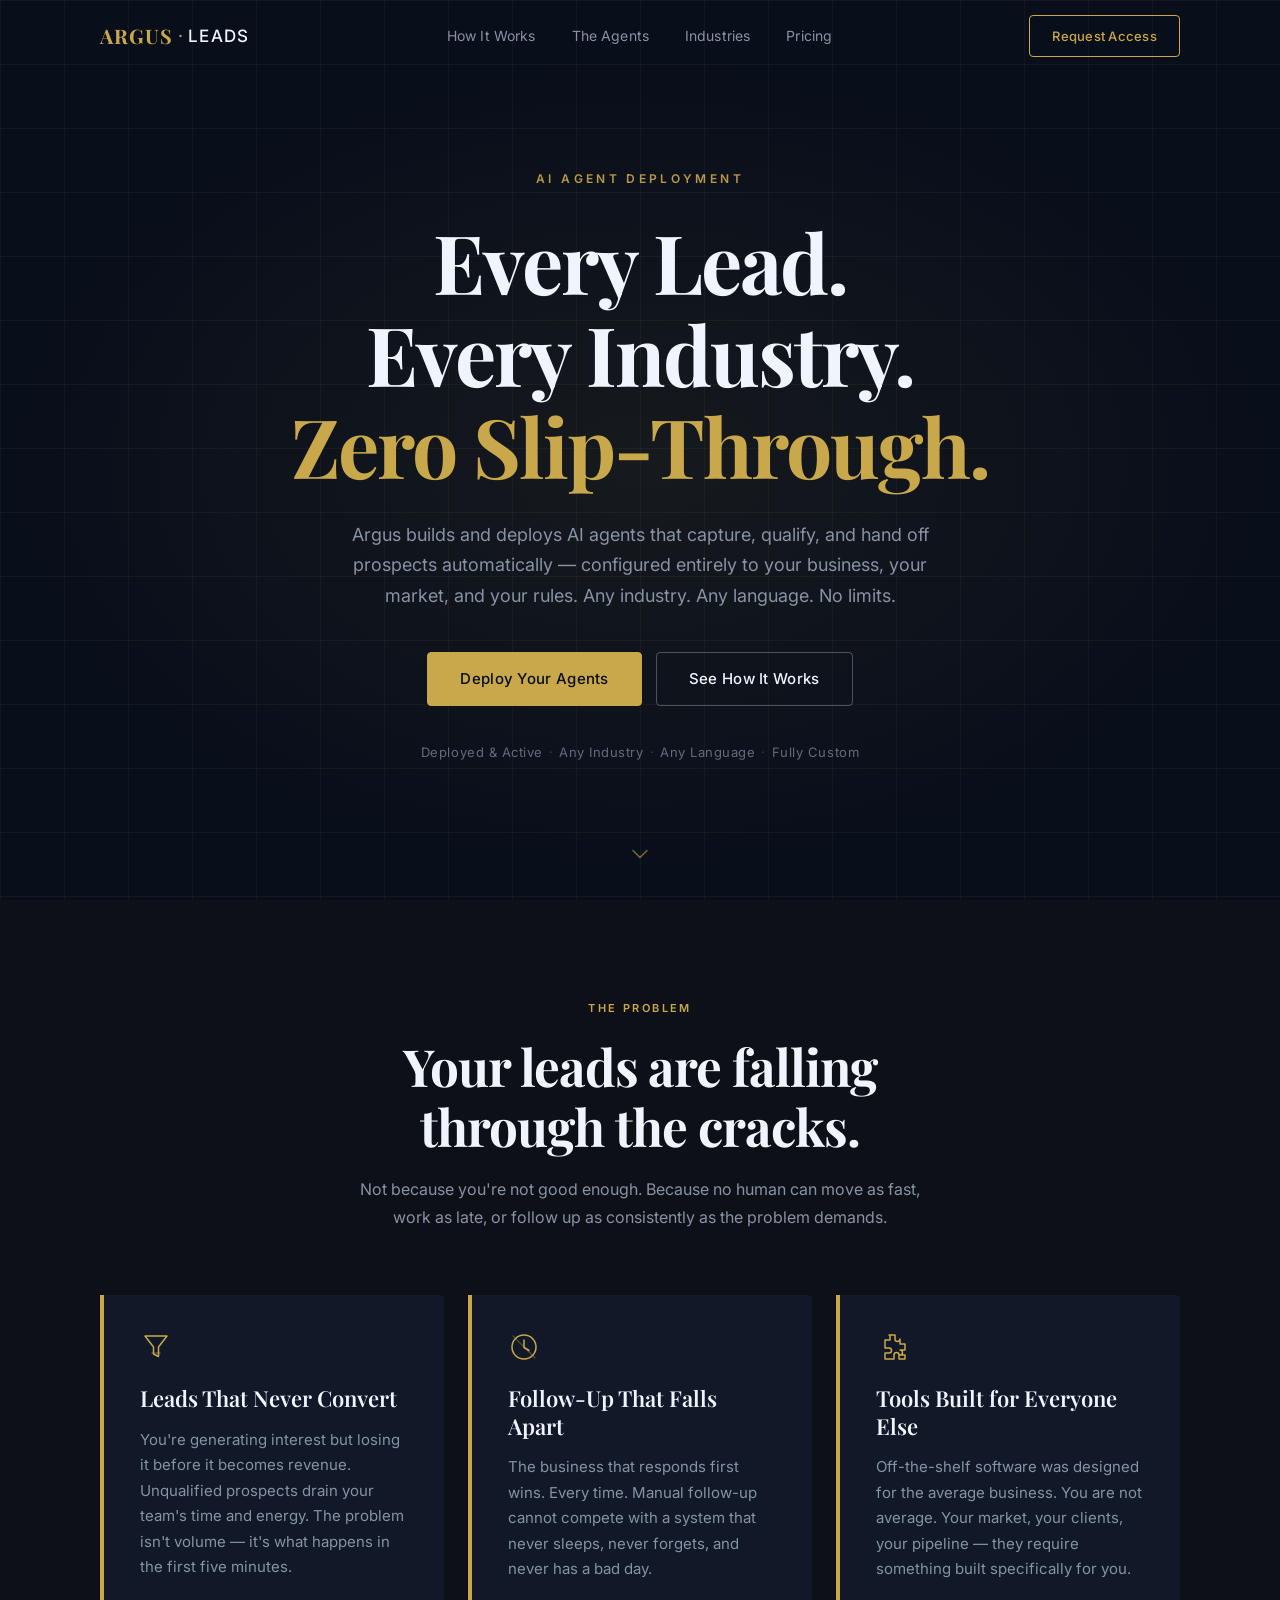
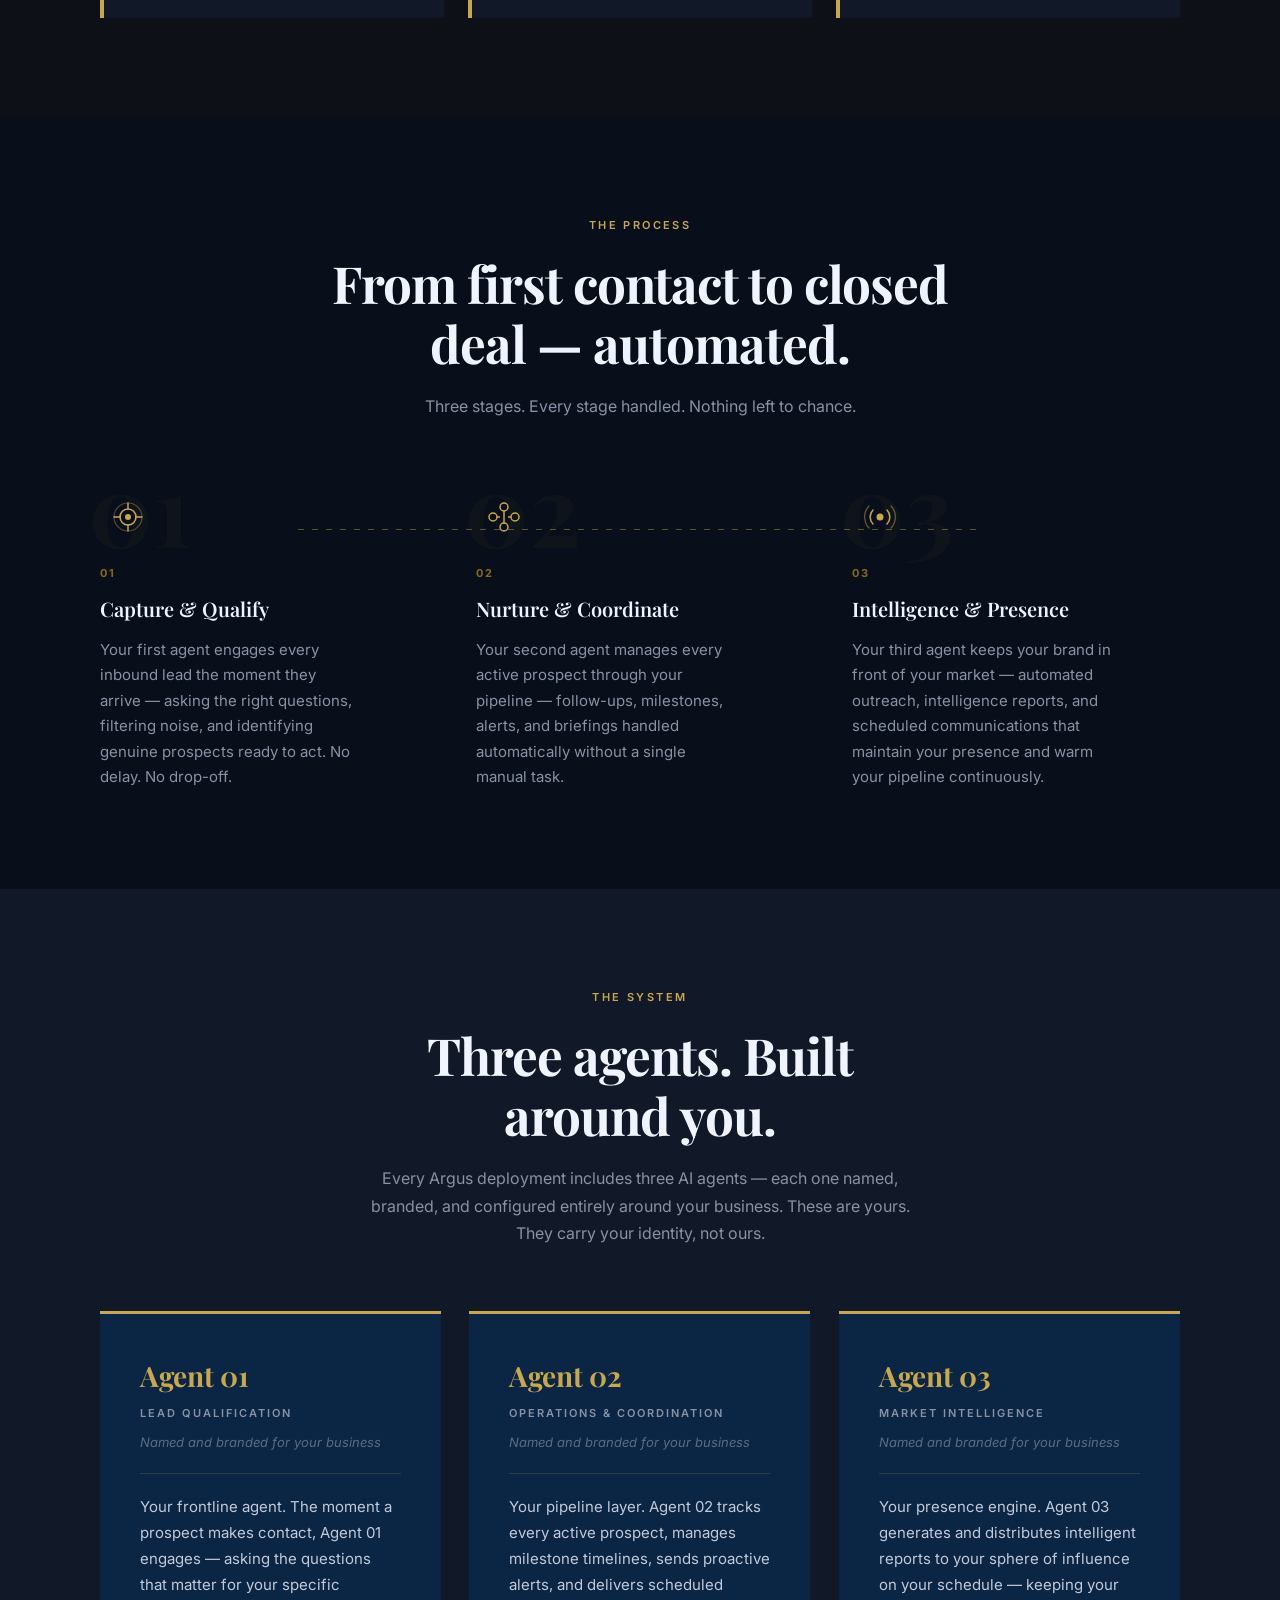
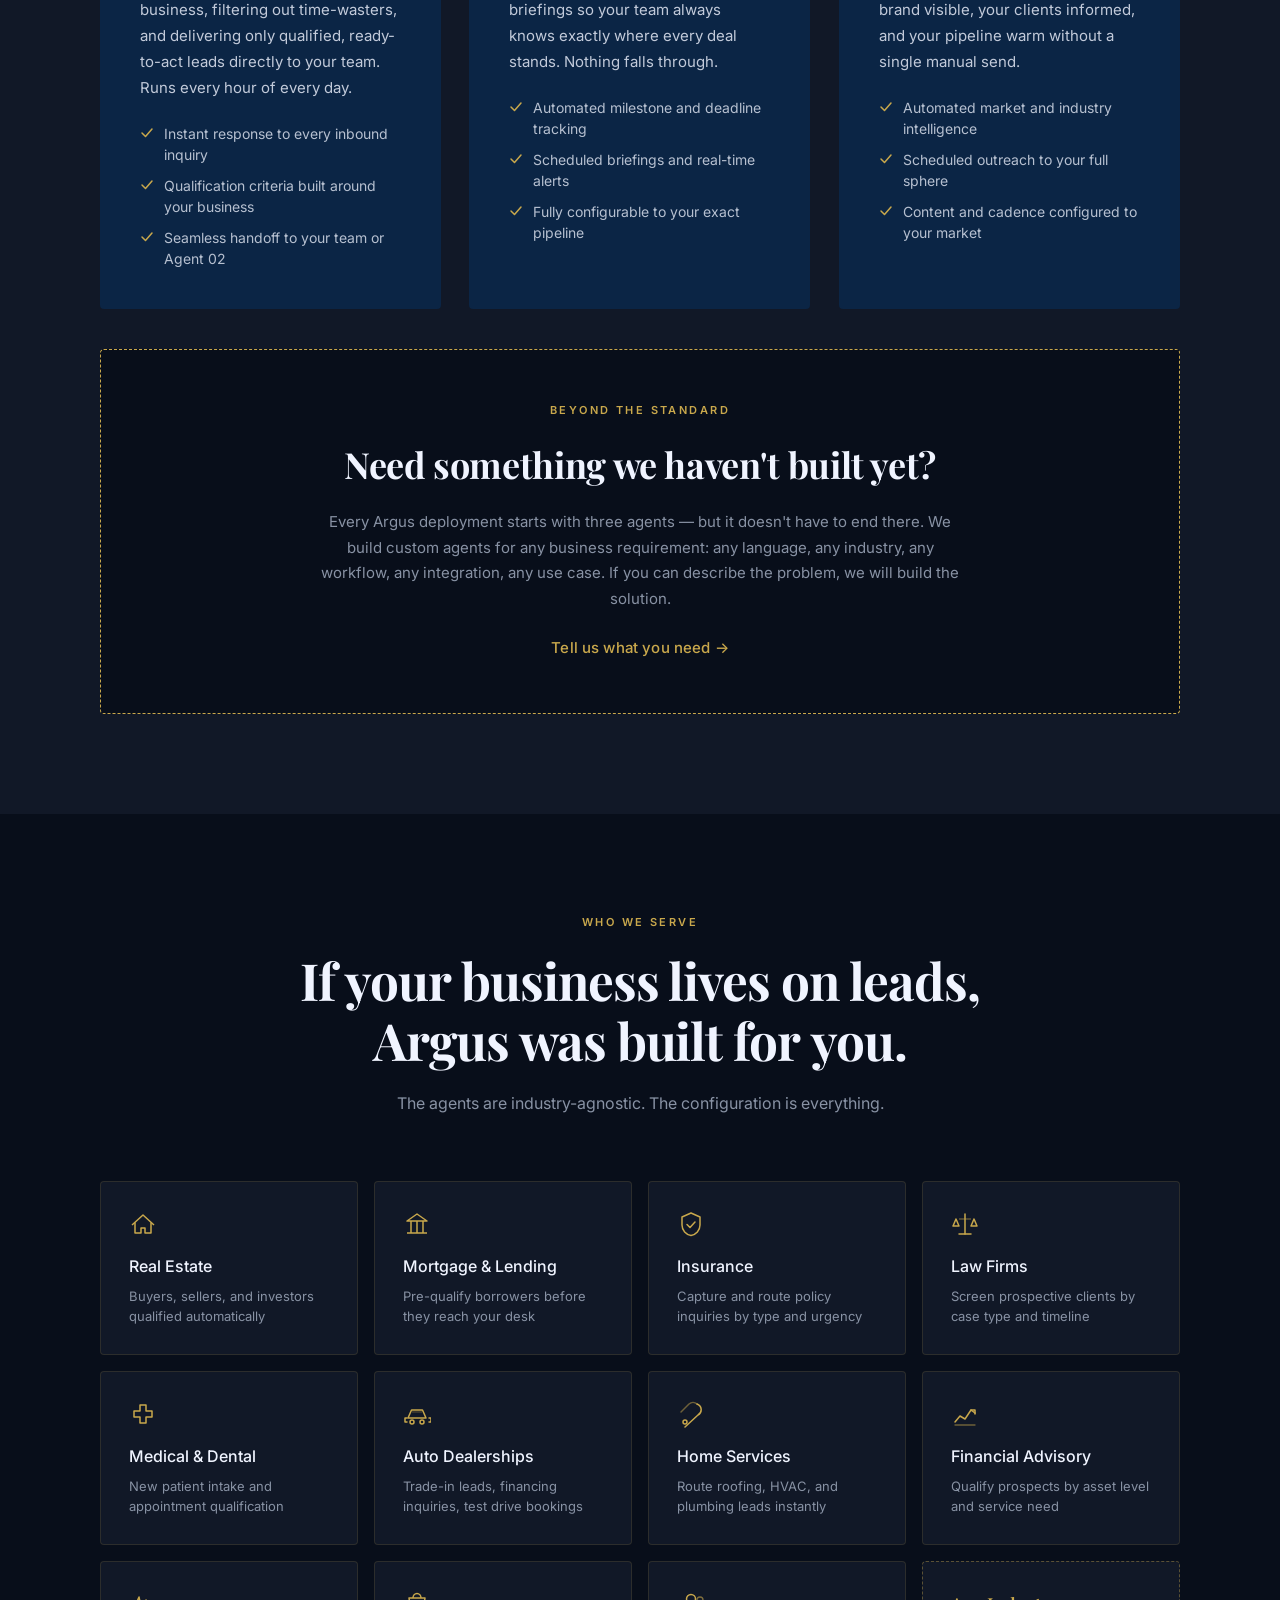
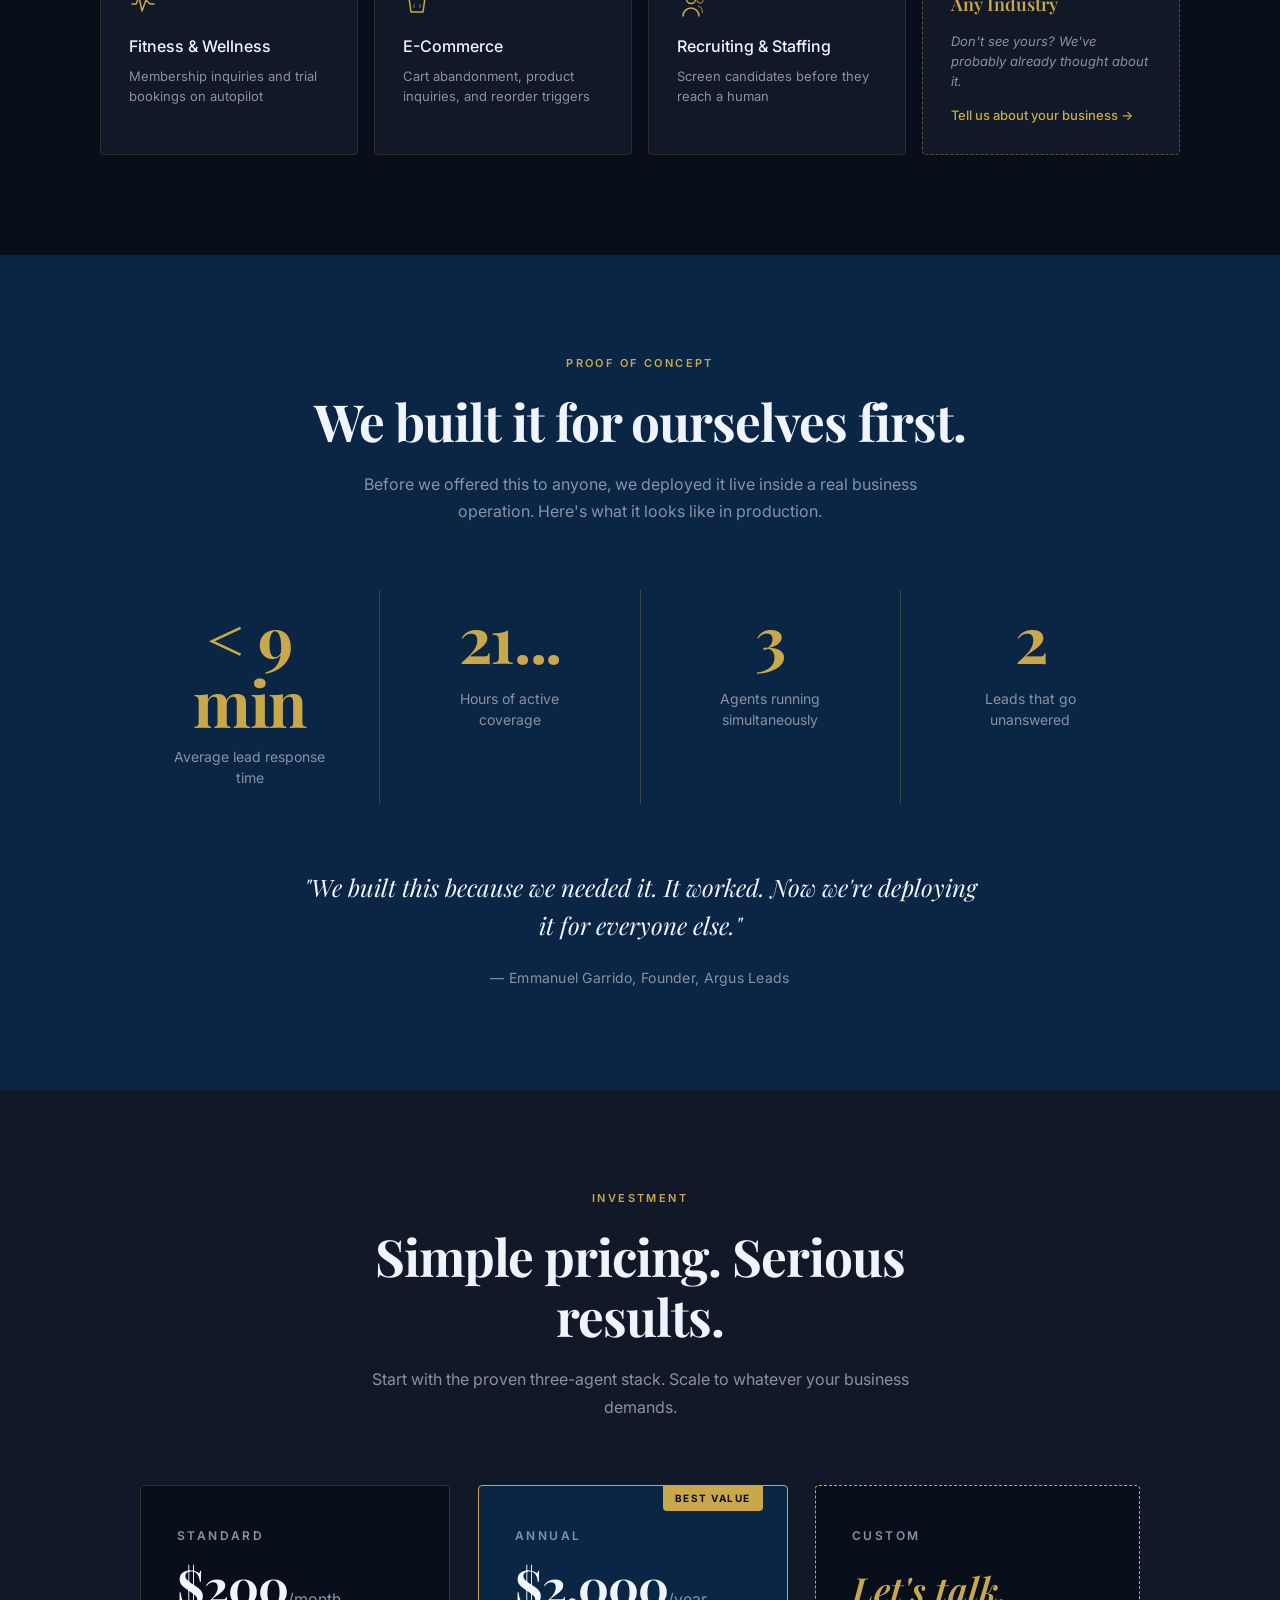
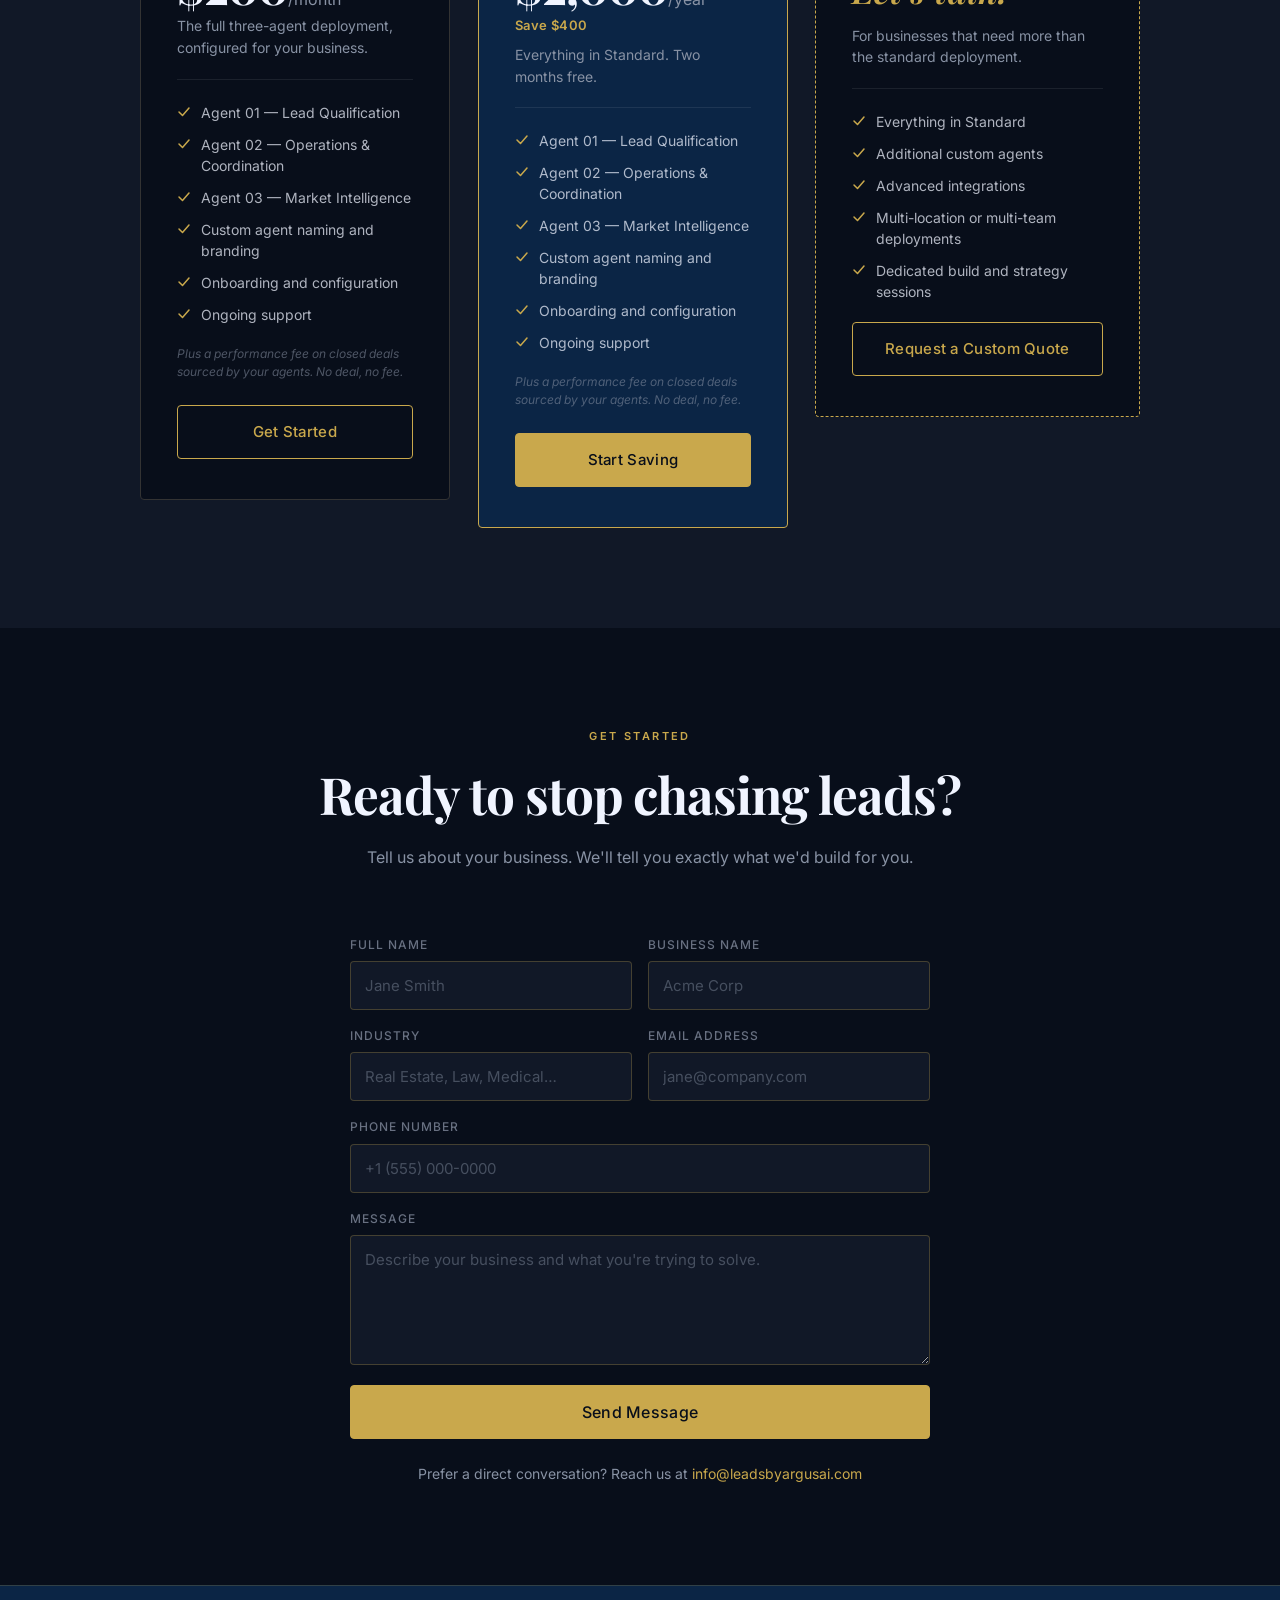
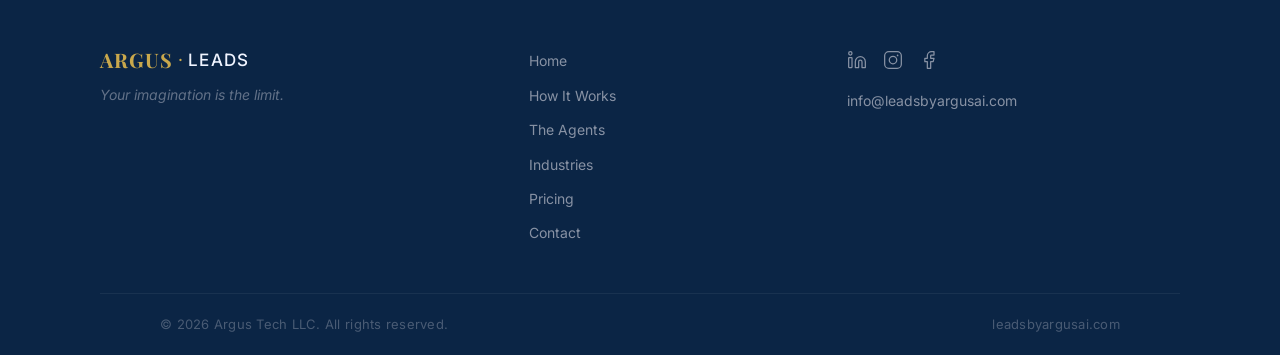
==== index.html @ 7fa912bb "initial build" ====
<!DOCTYPE html>
<html lang="en">
<head>
  <meta charset="UTF-8">
  <meta name="viewport" content="width=device-width, initial-scale=1.0">
  <title>Argus Leads — AI Agent Deployment for Lead Generation</title>
  <meta name="description" content="Argus Leads deploys custom AI agents that capture, qualify, and hand off leads for any business in any industry. Your name. Your rules. Deployed fast. Running forever.">
  <link rel="canonical" href="https://leadsbyargusai.com">
  <meta property="og:title" content="Argus Leads — AI Agent Deployment">
  <meta property="og:description" content="Custom AI agents for lead generation. Any industry. Any language. No limits.">
  <meta property="og:url" content="https://leadsbyargusai.com">
  <meta name="twitter:card" content="summary_large_image">
  <link rel="preconnect" href="https://fonts.googleapis.com">
  <link rel="preconnect" href="https://fonts.gstatic.com" crossorigin>
  <link href="https://fonts.googleapis.com/css2?family=Playfair+Display:ital,wght@0,400;0,600;0,700;1,400;1,700&family=Inter:wght@300;400;500;600;700&display=swap" rel="stylesheet">
  <link rel="stylesheet" href="styles.css">
</head>
<body>

<!-- ── NAVIGATION ─────────────────────────────────────────────────────────── -->
<nav id="nav">
  <div class="nav-inner">
    <a href="#" class="nav-logo" aria-label="Argus Leads Home">
      <span class="logo-argus">ARGUS</span><span class="logo-dot">·</span><span class="logo-leads">LEADS</span>
    </a>
    <div class="nav-center">
      <a href="#how-it-works" class="nav-link">How It Works</a>
      <a href="#agents" class="nav-link">The Agents</a>
      <a href="#industries" class="nav-link">Industries</a>
      <a href="#pricing" class="nav-link">Pricing</a>
    </div>
    <div class="nav-right">
      <a href="#contact" class="btn btn-gold-outline btn-sm">Request Access</a>
    </div>
    <button class="nav-hamburger" id="hamburger" aria-label="Open menu" aria-expanded="false">
      <svg width="22" height="22" viewBox="0 0 22 22" fill="none">
        <line x1="2" y1="5" x2="20" y2="5" stroke="currentColor" stroke-width="1.5" stroke-linecap="round"/>
        <line x1="2" y1="11" x2="20" y2="11" stroke="currentColor" stroke-width="1.5" stroke-linecap="round"/>
        <line x1="2" y1="17" x2="20" y2="17" stroke="currentColor" stroke-width="1.5" stroke-linecap="round"/>
      </svg>
    </button>
  </div>
  <div class="nav-drawer" id="navDrawer" aria-hidden="true">
    <div class="drawer-links">
      <a href="#how-it-works" class="drawer-link">How It Works</a>
      <a href="#agents" class="drawer-link">The Agents</a>
      <a href="#industries" class="drawer-link">Industries</a>
      <a href="#pricing" class="drawer-link">Pricing</a>
      <a href="#contact" class="drawer-link">Contact</a>
    </div>
    <a href="#contact" class="btn btn-gold drawer-cta">Request Access</a>
  </div>
</nav>

<!-- ── HERO ───────────────────────────────────────────────────────────────── -->
<section id="hero" class="hero">
  <div class="hero-glow"></div>
  <div class="hero-content">
    <p class="hero-eyebrow">AI Agent Deployment</p>
    <h1 class="hero-headline">
      <span class="hero-line">Every Lead.</span>
      <span class="hero-line">Every Industry.</span>
      <span class="hero-line hero-line-gold">Zero Slip-Through.</span>
    </h1>
    <p class="hero-sub">
      Argus builds and deploys AI agents that capture, qualify, and hand off prospects automatically — configured entirely to your business, your market, and your rules. Any industry. Any language. No limits.
    </p>
    <div class="hero-ctas">
      <a href="#contact" class="btn btn-gold">Deploy Your Agents</a>
      <a href="#how-it-works" class="btn btn-outline">See How It Works</a>
    </div>
    <div class="hero-trust">
      <span>Deployed &amp; Active</span>
      <span class="trust-sep" aria-hidden="true">·</span>
      <span>Any Industry</span>
      <span class="trust-sep" aria-hidden="true">·</span>
      <span>Any Language</span>
      <span class="trust-sep" aria-hidden="true">·</span>
      <span>Fully Custom</span>
    </div>
  </div>
  <a href="#problem" class="hero-scroll" aria-label="Scroll down">
    <svg class="scroll-chevron" width="28" height="28" viewBox="0 0 28 28" fill="none">
      <path d="M7 10.5l7 7 7-7" stroke="#C9A84C" stroke-width="1.5" stroke-linecap="round" stroke-linejoin="round"/>
    </svg>
  </a>
</section>

<!-- ── THE PROBLEM ────────────────────────────────────────────────────────── -->
<section id="problem" class="section section-problem">
  <div class="container">
    <div class="section-header fade-up">
      <p class="eyebrow">The Problem</p>
      <h2 class="section-title">Your leads are falling through&nbsp;the&nbsp;cracks.</h2>
      <p class="section-sub">Not because you're not good enough. Because no human can move as fast, work as late, or follow up as consistently as the problem demands.</p>
    </div>
    <div class="problems-grid">
      <div class="problem-card fade-up">
        <div class="card-icon">
          <svg width="32" height="32" viewBox="0 0 32 32" fill="none">
            <path d="M5 5h22l-8.5 11v9.5l-5-2.5V16L5 5z" stroke="#C9A84C" stroke-width="1.5" stroke-linejoin="round"/>
            <line x1="12" y1="22" x2="20" y2="22" stroke="#C9A84C" stroke-width="1.5" stroke-linecap="round" opacity="0.4"/>
          </svg>
        </div>
        <h3 class="card-title">Leads That Never Convert</h3>
        <p class="card-body">You're generating interest but losing it before it becomes revenue. Unqualified prospects drain your team's time and energy. The problem isn't volume — it's what happens in the first five minutes.</p>
      </div>
      <div class="problem-card fade-up">
        <div class="card-icon">
          <svg width="32" height="32" viewBox="0 0 32 32" fill="none">
            <circle cx="16" cy="16" r="12" stroke="#C9A84C" stroke-width="1.5"/>
            <path d="M16 9v7.5l5 3" stroke="#C9A84C" stroke-width="1.5" stroke-linecap="round" stroke-linejoin="round"/>
            <path d="M5 5l22 22" stroke="#C9A84C" stroke-width="1.2" stroke-linecap="round" opacity="0.35"/>
          </svg>
        </div>
        <h3 class="card-title">Follow-Up That Falls Apart</h3>
        <p class="card-body">The business that responds first wins. Every time. Manual follow-up cannot compete with a system that never sleeps, never forgets, and never has a bad day.</p>
      </div>
      <div class="problem-card fade-up">
        <div class="card-icon">
          <svg width="32" height="32" viewBox="0 0 32 32" fill="none">
            <path d="M13 4h6v4a2.5 2.5 0 0 0 5 0v5h5v6h-5a2.5 2.5 0 0 1 0 5h5v4h-6v-4a2.5 2.5 0 0 0-5 0v4H9v-6h4a2.5 2.5 0 0 0 0-5H9V9h5V4z" stroke="#C9A84C" stroke-width="1.5" stroke-linejoin="round"/>
          </svg>
        </div>
        <h3 class="card-title">Tools Built for Everyone Else</h3>
        <p class="card-body">Off-the-shelf software was designed for the average business. You are not average. Your market, your clients, your pipeline — they require something built specifically for you.</p>
      </div>
    </div>
  </div>
</section>

<!-- ── HOW IT WORKS ───────────────────────────────────────────────────────── -->
<section id="how-it-works" class="section section-how">
  <div class="container">
    <div class="section-header fade-up">
      <p class="eyebrow">The Process</p>
      <h2 class="section-title">From first contact to closed deal — automated.</h2>
      <p class="section-sub">Three stages. Every stage handled. Nothing left to chance.</p>
    </div>
    <div class="steps-grid">
      <div class="step fade-up">
        <div class="step-bg-num" aria-hidden="true">01</div>
        <div class="step-icon">
          <svg width="36" height="36" viewBox="0 0 36 36" fill="none">
            <circle cx="18" cy="18" r="14" stroke="#C9A84C" stroke-width="1.2" opacity="0.4"/>
            <circle cx="18" cy="18" r="8" stroke="#C9A84C" stroke-width="1.5"/>
            <circle cx="18" cy="18" r="3" fill="#C9A84C"/>
            <line x1="18" y1="4" x2="18" y2="10" stroke="#C9A84C" stroke-width="1.5" stroke-linecap="round"/>
            <line x1="18" y1="26" x2="18" y2="32" stroke="#C9A84C" stroke-width="1.5" stroke-linecap="round"/>
            <line x1="4" y1="18" x2="10" y2="18" stroke="#C9A84C" stroke-width="1.5" stroke-linecap="round"/>
            <line x1="26" y1="18" x2="32" y2="18" stroke="#C9A84C" stroke-width="1.5" stroke-linecap="round"/>
          </svg>
        </div>
        <p class="step-num-label">01</p>
        <h3 class="step-title">Capture &amp; Qualify</h3>
        <p class="step-body">Your first agent engages every inbound lead the moment they arrive — asking the right questions, filtering noise, and identifying genuine prospects ready to act. No delay. No drop-off.</p>
      </div>
      <div class="step fade-up">
        <div class="step-bg-num" aria-hidden="true">02</div>
        <div class="step-icon">
          <svg width="36" height="36" viewBox="0 0 36 36" fill="none">
            <circle cx="7" cy="18" r="4" stroke="#C9A84C" stroke-width="1.5"/>
            <circle cx="18" cy="8" r="4" stroke="#C9A84C" stroke-width="1.5"/>
            <circle cx="29" cy="18" r="4" stroke="#C9A84C" stroke-width="1.5"/>
            <circle cx="18" cy="28" r="4" stroke="#C9A84C" stroke-width="1.5"/>
            <line x1="11" y1="18" x2="14" y2="18" stroke="#C9A84C" stroke-width="1.5"/>
            <line x1="22" y1="18" x2="25" y2="18" stroke="#C9A84C" stroke-width="1.5"/>
            <line x1="18" y1="12" x2="18" y2="24" stroke="#C9A84C" stroke-width="1.5"/>
          </svg>
        </div>
        <p class="step-num-label">02</p>
        <h3 class="step-title">Nurture &amp; Coordinate</h3>
        <p class="step-body">Your second agent manages every active prospect through your pipeline — follow-ups, milestones, alerts, and briefings handled automatically without a single manual task.</p>
      </div>
      <div class="step fade-up">
        <div class="step-bg-num" aria-hidden="true">03</div>
        <div class="step-icon">
          <svg width="36" height="36" viewBox="0 0 36 36" fill="none">
            <circle cx="18" cy="18" r="3.5" fill="#C9A84C"/>
            <path d="M11 25a10 10 0 0 1 0-14" stroke="#C9A84C" stroke-width="1.5" stroke-linecap="round"/>
            <path d="M25 11a10 10 0 0 1 0 14" stroke="#C9A84C" stroke-width="1.5" stroke-linecap="round"/>
            <path d="M7 29a16 16 0 0 1 0-22" stroke="#C9A84C" stroke-width="1.2" stroke-linecap="round" opacity="0.5"/>
            <path d="M29 7a16 16 0 0 1 0 22" stroke="#C9A84C" stroke-width="1.2" stroke-linecap="round" opacity="0.5"/>
          </svg>
        </div>
        <p class="step-num-label">03</p>
        <h3 class="step-title">Intelligence &amp; Presence</h3>
        <p class="step-body">Your third agent keeps your brand in front of your market — automated outreach, intelligence reports, and scheduled communications that maintain your presence and warm your pipeline continuously.</p>
      </div>
    </div>
  </div>
</section>

<!-- ── THE AGENTS ─────────────────────────────────────────────────────────── -->
<section id="agents" class="section section-agents">
  <div class="container">
    <div class="section-header fade-up">
      <p class="eyebrow">The System</p>
      <h2 class="section-title">Three agents. Built around&nbsp;you.</h2>
      <p class="section-sub">Every Argus deployment includes three AI agents — each one named, branded, and configured entirely around your business. These are yours. They carry your identity, not ours.</p>
    </div>
    <div class="agents-grid">

      <div class="agent-card fade-up">
        <div class="agent-designation">Agent 01</div>
        <div class="agent-role">Lead Qualification</div>
        <p class="agent-note">Named and branded for your business</p>
        <div class="agent-divider"></div>
        <p class="agent-desc">Your frontline agent. The moment a prospect makes contact, Agent 01 engages — asking the questions that matter for your specific business, filtering out time-wasters, and delivering only qualified, ready-to-act leads directly to your team. Runs every hour of every day.</p>
        <ul class="agent-caps">
          <li>
            <svg width="14" height="14" viewBox="0 0 14 14" fill="none"><path d="M2 7l3.5 3.5L12 3" stroke="#C9A84C" stroke-width="1.5" stroke-linecap="round" stroke-linejoin="round"/></svg>
            Instant response to every inbound inquiry
          </li>
          <li>
            <svg width="14" height="14" viewBox="0 0 14 14" fill="none"><path d="M2 7l3.5 3.5L12 3" stroke="#C9A84C" stroke-width="1.5" stroke-linecap="round" stroke-linejoin="round"/></svg>
            Qualification criteria built around your business
          </li>
          <li>
            <svg width="14" height="14" viewBox="0 0 14 14" fill="none"><path d="M2 7l3.5 3.5L12 3" stroke="#C9A84C" stroke-width="1.5" stroke-linecap="round" stroke-linejoin="round"/></svg>
            Seamless handoff to your team or Agent 02
          </li>
        </ul>
      </div>

      <div class="agent-card fade-up">
        <div class="agent-designation">Agent 02</div>
        <div class="agent-role">Operations &amp; Coordination</div>
        <p class="agent-note">Named and branded for your business</p>
        <div class="agent-divider"></div>
        <p class="agent-desc">Your pipeline layer. Agent 02 tracks every active prospect, manages milestone timelines, sends proactive alerts, and delivers scheduled briefings so your team always knows exactly where every deal stands. Nothing falls through.</p>
        <ul class="agent-caps">
          <li>
            <svg width="14" height="14" viewBox="0 0 14 14" fill="none"><path d="M2 7l3.5 3.5L12 3" stroke="#C9A84C" stroke-width="1.5" stroke-linecap="round" stroke-linejoin="round"/></svg>
            Automated milestone and deadline tracking
          </li>
          <li>
            <svg width="14" height="14" viewBox="0 0 14 14" fill="none"><path d="M2 7l3.5 3.5L12 3" stroke="#C9A84C" stroke-width="1.5" stroke-linecap="round" stroke-linejoin="round"/></svg>
            Scheduled briefings and real-time alerts
          </li>
          <li>
            <svg width="14" height="14" viewBox="0 0 14 14" fill="none"><path d="M2 7l3.5 3.5L12 3" stroke="#C9A84C" stroke-width="1.5" stroke-linecap="round" stroke-linejoin="round"/></svg>
            Fully configurable to your exact pipeline
          </li>
        </ul>
      </div>

      <div class="agent-card fade-up">
        <div class="agent-designation">Agent 03</div>
        <div class="agent-role">Market Intelligence</div>
        <p class="agent-note">Named and branded for your business</p>
        <div class="agent-divider"></div>
        <p class="agent-desc">Your presence engine. Agent 03 generates and distributes intelligent reports to your sphere of influence on your schedule — keeping your brand visible, your clients informed, and your pipeline warm without a single manual send.</p>
        <ul class="agent-caps">
          <li>
            <svg width="14" height="14" viewBox="0 0 14 14" fill="none"><path d="M2 7l3.5 3.5L12 3" stroke="#C9A84C" stroke-width="1.5" stroke-linecap="round" stroke-linejoin="round"/></svg>
            Automated market and industry intelligence
          </li>
          <li>
            <svg width="14" height="14" viewBox="0 0 14 14" fill="none"><path d="M2 7l3.5 3.5L12 3" stroke="#C9A84C" stroke-width="1.5" stroke-linecap="round" stroke-linejoin="round"/></svg>
            Scheduled outreach to your full sphere
          </li>
          <li>
            <svg width="14" height="14" viewBox="0 0 14 14" fill="none"><path d="M2 7l3.5 3.5L12 3" stroke="#C9A84C" stroke-width="1.5" stroke-linecap="round" stroke-linejoin="round"/></svg>
            Content and cadence configured to your market
          </li>
        </ul>
      </div>

    </div>

    <div class="agents-beyond fade-up">
      <p class="beyond-label">Beyond the Standard</p>
      <h3 class="beyond-title">Need something we haven't built yet?</h3>
      <p class="beyond-body">Every Argus deployment starts with three agents — but it doesn't have to end there. We build custom agents for any business requirement: any language, any industry, any workflow, any integration, any use case. If you can describe the problem, we will build the solution.</p>
      <a href="#contact" class="beyond-link">Tell us what you need →</a>
    </div>

  </div>
</section>

<!-- ── INDUSTRIES ─────────────────────────────────────────────────────────── -->
<section id="industries" class="section section-industries">
  <div class="container">
    <div class="section-header fade-up">
      <p class="eyebrow">Who We Serve</p>
      <h2 class="section-title">If your business lives on leads, Argus was built for&nbsp;you.</h2>
      <p class="section-sub">The agents are industry-agnostic. The configuration is everything.</p>
    </div>
    <div class="industries-grid">

      <div class="industry-tile fade-up">
        <div class="industry-icon">
          <svg width="28" height="28" viewBox="0 0 28 28" fill="none">
            <path d="M3 15L14 5l11 10" stroke="#C9A84C" stroke-width="1.5" stroke-linejoin="round"/>
            <path d="M6 12.5V23h6v-5h4v5h6V12.5" stroke="#C9A84C" stroke-width="1.5" stroke-linejoin="round"/>
          </svg>
        </div>
        <p class="industry-name">Real Estate</p>
        <p class="industry-desc">Buyers, sellers, and investors qualified automatically</p>
      </div>

      <div class="industry-tile fade-up">
        <div class="industry-icon">
          <svg width="28" height="28" viewBox="0 0 28 28" fill="none">
            <path d="M4 23h20M4 11h20M14 4L4 11h20L14 4z" stroke="#C9A84C" stroke-width="1.5" stroke-linejoin="round"/>
            <line x1="8" y1="11" x2="8" y2="23" stroke="#C9A84C" stroke-width="1.5"/>
            <line x1="14" y1="11" x2="14" y2="23" stroke="#C9A84C" stroke-width="1.5"/>
            <line x1="20" y1="11" x2="20" y2="23" stroke="#C9A84C" stroke-width="1.5"/>
          </svg>
        </div>
        <p class="industry-name">Mortgage &amp; Lending</p>
        <p class="industry-desc">Pre-qualify borrowers before they reach your desk</p>
      </div>

      <div class="industry-tile fade-up">
        <div class="industry-icon">
          <svg width="28" height="28" viewBox="0 0 28 28" fill="none">
            <path d="M14 3L5 7v8c0 5.5 4 9.5 9 10.5 5-1 9-5 9-10.5V7L14 3z" stroke="#C9A84C" stroke-width="1.5" stroke-linejoin="round"/>
            <path d="M10 14.5l3 3 5-5.5" stroke="#C9A84C" stroke-width="1.5" stroke-linecap="round" stroke-linejoin="round"/>
          </svg>
        </div>
        <p class="industry-name">Insurance</p>
        <p class="industry-desc">Capture and route policy inquiries by type and urgency</p>
      </div>

      <div class="industry-tile fade-up">
        <div class="industry-icon">
          <svg width="28" height="28" viewBox="0 0 28 28" fill="none">
            <line x1="14" y1="4" x2="14" y2="24" stroke="#C9A84C" stroke-width="1.5" stroke-linecap="round"/>
            <line x1="8" y1="24" x2="20" y2="24" stroke="#C9A84C" stroke-width="1.5" stroke-linecap="round"/>
            <line x1="8" y1="9" x2="20" y2="9" stroke="#C9A84C" stroke-width="1.3" opacity="0.5"/>
            <path d="M5 9l-3 7h6L5 9z" stroke="#C9A84C" stroke-width="1.5" stroke-linejoin="round"/>
            <path d="M23 9l-3 7h6l-3-7z" stroke="#C9A84C" stroke-width="1.5" stroke-linejoin="round"/>
          </svg>
        </div>
        <p class="industry-name">Law Firms</p>
        <p class="industry-desc">Screen prospective clients by case type and timeline</p>
      </div>

      <div class="industry-tile fade-up">
        <div class="industry-icon">
          <svg width="28" height="28" viewBox="0 0 28 28" fill="none">
            <path d="M11 5h6v6h6v6h-6v6h-6v-6H5v-6h6V5z" stroke="#C9A84C" stroke-width="1.5" stroke-linejoin="round"/>
          </svg>
        </div>
        <p class="industry-name">Medical &amp; Dental</p>
        <p class="industry-desc">New patient intake and appointment qualification</p>
      </div>

      <div class="industry-tile fade-up">
        <div class="industry-icon">
          <svg width="28" height="28" viewBox="0 0 28 28" fill="none">
            <path d="M4 18H2v4h2M26 18h2v4h-2" stroke="#C9A84C" stroke-width="1.5" stroke-linecap="round" stroke-linejoin="round"/>
            <path d="M5 18l3.5-8h11l3.5 8H5z" stroke="#C9A84C" stroke-width="1.5" stroke-linejoin="round"/>
            <circle cx="9" cy="22" r="2" stroke="#C9A84C" stroke-width="1.5"/>
            <circle cx="19" cy="22" r="2" stroke="#C9A84C" stroke-width="1.5"/>
            <line x1="9" y1="12" x2="19" y2="12" stroke="#C9A84C" stroke-width="1" opacity="0.4"/>
          </svg>
        </div>
        <p class="industry-name">Auto Dealerships</p>
        <p class="industry-desc">Trade-in leads, financing inquiries, test drive bookings</p>
      </div>

      <div class="industry-tile fade-up">
        <div class="industry-icon">
          <svg width="28" height="28" viewBox="0 0 28 28" fill="none">
            <path d="M20 4a6 6 0 0 1 1 11L8 27" stroke="#C9A84C" stroke-width="1.5" stroke-linecap="round" stroke-linejoin="round"/>
            <path d="M20 4a6 6 0 0 0-8 0L4 12" stroke="#C9A84C" stroke-width="1.5" stroke-linecap="round" stroke-linejoin="round" opacity="0.5"/>
            <circle cx="8" cy="22" r="2" stroke="#C9A84C" stroke-width="1.5"/>
          </svg>
        </div>
        <p class="industry-name">Home Services</p>
        <p class="industry-desc">Route roofing, HVAC, and plumbing leads instantly</p>
      </div>

      <div class="industry-tile fade-up">
        <div class="industry-icon">
          <svg width="28" height="28" viewBox="0 0 28 28" fill="none">
            <polyline points="4,22 9,16 14,19 20,10 24,13" stroke="#C9A84C" stroke-width="1.5" stroke-linecap="round" stroke-linejoin="round"/>
            <polyline points="20,10 24,10 24,14" stroke="#C9A84C" stroke-width="1.5" stroke-linecap="round" stroke-linejoin="round"/>
            <line x1="4" y1="25" x2="24" y2="25" stroke="#C9A84C" stroke-width="1.3" stroke-linecap="round" opacity="0.5"/>
          </svg>
        </div>
        <p class="industry-name">Financial Advisory</p>
        <p class="industry-desc">Qualify prospects by asset level and service need</p>
      </div>

      <div class="industry-tile fade-up">
        <div class="industry-icon">
          <svg width="28" height="28" viewBox="0 0 28 28" fill="none">
            <polyline points="3,14 7,14 10,7 13,21 17,10 21,14 25,14" stroke="#C9A84C" stroke-width="1.5" stroke-linecap="round" stroke-linejoin="round"/>
          </svg>
        </div>
        <p class="industry-name">Fitness &amp; Wellness</p>
        <p class="industry-desc">Membership inquiries and trial bookings on autopilot</p>
      </div>

      <div class="industry-tile fade-up">
        <div class="industry-icon">
          <svg width="28" height="28" viewBox="0 0 28 28" fill="none">
            <path d="M6 8h16l-2 14H8L6 8z" stroke="#C9A84C" stroke-width="1.5" stroke-linejoin="round"/>
            <path d="M10 8c0-2.5 1.8-4.5 4-4.5S18 5.5 18 8" stroke="#C9A84C" stroke-width="1.5"/>
            <line x1="11" y1="14" x2="11" y2="18" stroke="#C9A84C" stroke-width="1.3" opacity="0.5"/>
            <line x1="17" y1="14" x2="17" y2="18" stroke="#C9A84C" stroke-width="1.3" opacity="0.5"/>
          </svg>
        </div>
        <p class="industry-name">E-Commerce</p>
        <p class="industry-desc">Cart abandonment, product inquiries, and reorder triggers</p>
      </div>

      <div class="industry-tile fade-up">
        <div class="industry-icon">
          <svg width="28" height="28" viewBox="0 0 28 28" fill="none">
            <circle cx="14" cy="9" r="4.5" stroke="#C9A84C" stroke-width="1.5"/>
            <path d="M6 26c0-4.4 3.6-8 8-8s8 3.6 8 8" stroke="#C9A84C" stroke-width="1.5" stroke-linecap="round"/>
            <circle cx="23" cy="10" r="3" stroke="#C9A84C" stroke-width="1.3" opacity="0.6"/>
            <path d="M25.5 22.5c0-3-1.8-5.5-4-6.5" stroke="#C9A84C" stroke-width="1.3" stroke-linecap="round" opacity="0.6"/>
          </svg>
        </div>
        <p class="industry-name">Recruiting &amp; Staffing</p>
        <p class="industry-desc">Screen candidates before they reach a human</p>
      </div>

      <div class="industry-tile industry-tile-cta fade-up">
        <p class="industry-name-cta">Any Industry</p>
        <p class="industry-desc-cta">Don't see yours? We've probably already thought about it.</p>
        <a href="#contact" class="industry-cta-link">Tell us about your business →</a>
      </div>

    </div>
  </div>
</section>

<!-- ── PROOF ──────────────────────────────────────────────────────────────── -->
<section id="proof" class="section section-proof">
  <div class="container">
    <div class="section-header fade-up">
      <p class="eyebrow">Proof of Concept</p>
      <h2 class="section-title">We built it for ourselves first.</h2>
      <p class="section-sub">Before we offered this to anyone, we deployed it live inside a real business operation. Here's what it looks like in production.</p>
    </div>

    <div class="stats-row fade-up" id="statsRow">
      <div class="stat-block">
        <div class="stat-num" data-type="time" data-from="60" data-to="2">&lt; 2 min</div>
        <div class="stat-label">Average lead response time</div>
      </div>
      <div class="stat-divider" aria-hidden="true"></div>
      <div class="stat-block">
        <div class="stat-num" data-type="ratio"  data-to="24">24/7</div>
        <div class="stat-label">Hours of active coverage</div>
      </div>
      <div class="stat-divider" aria-hidden="true"></div>
      <div class="stat-block">
        <div class="stat-num" data-type="count" data-from="0" data-to="3">3</div>
        <div class="stat-label">Agents running simultaneously</div>
      </div>
      <div class="stat-divider" aria-hidden="true"></div>
      <div class="stat-block">
        <div class="stat-num" data-type="zero" data-from="15" data-to="0">0</div>
        <div class="stat-label">Leads that go unanswered</div>
      </div>
    </div>

    <blockquote class="proof-quote fade-up">
      <p>"We built this because we needed it. It worked. Now we're deploying it for everyone else."</p>
      <cite>— Emmanuel Garrido, Founder, Argus Leads</cite>
    </blockquote>
  </div>
</section>

<!-- ── PRICING ────────────────────────────────────────────────────────────── -->
<section id="pricing" class="section section-pricing">
  <div class="container">
    <div class="section-header fade-up">
      <p class="eyebrow">Investment</p>
      <h2 class="section-title">Simple pricing. Serious results.</h2>
      <p class="section-sub">Start with the proven three-agent stack. Scale to whatever your business demands.</p>
    </div>
    <div class="pricing-grid">

      <div class="pricing-card fade-up">
        <div class="pricing-plan">Standard</div>
        <div class="pricing-price">$200<span class="pricing-period">/month</span></div>
        <p class="pricing-subtitle">The full three-agent deployment, configured for your business.</p>
        <div class="pricing-divider"></div>
        <ul class="pricing-includes">
          <li>
            <svg width="14" height="14" viewBox="0 0 14 14" fill="none"><path d="M2 7l3.5 3.5L12 3" stroke="#C9A84C" stroke-width="1.5" stroke-linecap="round" stroke-linejoin="round"/></svg>
            Agent 01 — Lead Qualification
          </li>
          <li>
            <svg width="14" height="14" viewBox="0 0 14 14" fill="none"><path d="M2 7l3.5 3.5L12 3" stroke="#C9A84C" stroke-width="1.5" stroke-linecap="round" stroke-linejoin="round"/></svg>
            Agent 02 — Operations &amp; Coordination
          </li>
          <li>
            <svg width="14" height="14" viewBox="0 0 14 14" fill="none"><path d="M2 7l3.5 3.5L12 3" stroke="#C9A84C" stroke-width="1.5" stroke-linecap="round" stroke-linejoin="round"/></svg>
            Agent 03 — Market Intelligence
          </li>
          <li>
            <svg width="14" height="14" viewBox="0 0 14 14" fill="none"><path d="M2 7l3.5 3.5L12 3" stroke="#C9A84C" stroke-width="1.5" stroke-linecap="round" stroke-linejoin="round"/></svg>
            Custom agent naming and branding
          </li>
          <li>
            <svg width="14" height="14" viewBox="0 0 14 14" fill="none"><path d="M2 7l3.5 3.5L12 3" stroke="#C9A84C" stroke-width="1.5" stroke-linecap="round" stroke-linejoin="round"/></svg>
            Onboarding and configuration
          </li>
          <li>
            <svg width="14" height="14" viewBox="0 0 14 14" fill="none"><path d="M2 7l3.5 3.5L12 3" stroke="#C9A84C" stroke-width="1.5" stroke-linecap="round" stroke-linejoin="round"/></svg>
            Ongoing support
          </li>
        </ul>
        <p class="pricing-fine">Plus a performance fee on closed deals sourced by your agents. No deal, no fee.</p>
        <a href="#contact" class="btn btn-gold-outline pricing-btn">Get Started</a>
      </div>

      <div class="pricing-card pricing-card-featured fade-up">
        <div class="pricing-badge">Best Value</div>
        <div class="pricing-plan">Annual</div>
        <div class="pricing-price">$2,000<span class="pricing-period">/year</span></div>
        <p class="pricing-save">Save $400</p>
        <p class="pricing-subtitle">Everything in Standard. Two months free.</p>
        <div class="pricing-divider"></div>
        <ul class="pricing-includes">
          <li>
            <svg width="14" height="14" viewBox="0 0 14 14" fill="none"><path d="M2 7l3.5 3.5L12 3" stroke="#C9A84C" stroke-width="1.5" stroke-linecap="round" stroke-linejoin="round"/></svg>
            Agent 01 — Lead Qualification
          </li>
          <li>
            <svg width="14" height="14" viewBox="0 0 14 14" fill="none"><path d="M2 7l3.5 3.5L12 3" stroke="#C9A84C" stroke-width="1.5" stroke-linecap="round" stroke-linejoin="round"/></svg>
            Agent 02 — Operations &amp; Coordination
          </li>
          <li>
            <svg width="14" height="14" viewBox="0 0 14 14" fill="none"><path d="M2 7l3.5 3.5L12 3" stroke="#C9A84C" stroke-width="1.5" stroke-linecap="round" stroke-linejoin="round"/></svg>
            Agent 03 — Market Intelligence
          </li>
          <li>
            <svg width="14" height="14" viewBox="0 0 14 14" fill="none"><path d="M2 7l3.5 3.5L12 3" stroke="#C9A84C" stroke-width="1.5" stroke-linecap="round" stroke-linejoin="round"/></svg>
            Custom agent naming and branding
          </li>
          <li>
            <svg width="14" height="14" viewBox="0 0 14 14" fill="none"><path d="M2 7l3.5 3.5L12 3" stroke="#C9A84C" stroke-width="1.5" stroke-linecap="round" stroke-linejoin="round"/></svg>
            Onboarding and configuration
          </li>
          <li>
            <svg width="14" height="14" viewBox="0 0 14 14" fill="none"><path d="M2 7l3.5 3.5L12 3" stroke="#C9A84C" stroke-width="1.5" stroke-linecap="round" stroke-linejoin="round"/></svg>
            Ongoing support
          </li>
        </ul>
        <p class="pricing-fine">Plus a performance fee on closed deals sourced by your agents. No deal, no fee.</p>
        <a href="#contact" class="btn btn-gold pricing-btn">Start Saving</a>
      </div>

      <div class="pricing-card pricing-card-custom fade-up">
        <div class="pricing-plan">Custom</div>
        <div class="pricing-price-custom">Let's talk.</div>
        <p class="pricing-subtitle">For businesses that need more than the standard deployment.</p>
        <div class="pricing-divider"></div>
        <ul class="pricing-includes">
          <li>
            <svg width="14" height="14" viewBox="0 0 14 14" fill="none"><path d="M2 7l3.5 3.5L12 3" stroke="#C9A84C" stroke-width="1.5" stroke-linecap="round" stroke-linejoin="round"/></svg>
            Everything in Standard
          </li>
          <li>
            <svg width="14" height="14" viewBox="0 0 14 14" fill="none"><path d="M2 7l3.5 3.5L12 3" stroke="#C9A84C" stroke-width="1.5" stroke-linecap="round" stroke-linejoin="round"/></svg>
            Additional custom agents
          </li>
          <li>
            <svg width="14" height="14" viewBox="0 0 14 14" fill="none"><path d="M2 7l3.5 3.5L12 3" stroke="#C9A84C" stroke-width="1.5" stroke-linecap="round" stroke-linejoin="round"/></svg>
            Advanced integrations
          </li>
          <li>
            <svg width="14" height="14" viewBox="0 0 14 14" fill="none"><path d="M2 7l3.5 3.5L12 3" stroke="#C9A84C" stroke-width="1.5" stroke-linecap="round" stroke-linejoin="round"/></svg>
            Multi-location or multi-team deployments
          </li>
          <li>
            <svg width="14" height="14" viewBox="0 0 14 14" fill="none"><path d="M2 7l3.5 3.5L12 3" stroke="#C9A84C" stroke-width="1.5" stroke-linecap="round" stroke-linejoin="round"/></svg>
            Dedicated build and strategy sessions
          </li>
        </ul>
        <a href="#contact" class="btn btn-gold-outline pricing-btn">Request a Custom Quote</a>
      </div>

    </div>
  </div>
</section>

<!-- ── CONTACT ────────────────────────────────────────────────────────────── -->
<section id="contact" class="section section-contact">
  <div class="container">
    <div class="section-header fade-up">
      <p class="eyebrow">Get Started</p>
      <h2 class="section-title">Ready to stop chasing leads?</h2>
      <p class="section-sub">Tell us about your business. We'll tell you exactly what we'd build for you.</p>
    </div>
    <form class="contact-form fade-up" action="mailto:info@leadsbyargusai.com" method="post" enctype="text/plain">
      <div class="form-row">
        <div class="form-group">
          <label for="full-name">Full Name</label>
          <input type="text" id="full-name" name="Full Name" placeholder="Jane Smith" required>
        </div>
        <div class="form-group">
          <label for="business-name">Business Name</label>
          <input type="text" id="business-name" name="Business Name" placeholder="Acme Corp" required>
        </div>
      </div>
      <div class="form-row">
        <div class="form-group">
          <label for="industry">Industry</label>
          <input type="text" id="industry" name="Industry" placeholder="Real Estate, Law, Medical…" required>
        </div>
        <div class="form-group">
          <label for="email">Email Address</label>
          <input type="email" id="email" name="Email" placeholder="jane@company.com" required>
        </div>
      </div>
      <div class="form-group">
        <label for="phone">Phone Number</label>
        <input type="tel" id="phone" name="Phone" placeholder="+1 (555) 000-0000">
      </div>
      <div class="form-group">
        <label for="message">Message</label>
        <textarea id="message" name="Message" rows="5" placeholder="Describe your business and what you're trying to solve." required></textarea>
      </div>
      <button type="submit" class="btn btn-gold contact-submit">Send Message</button>
    </form>
    <p class="contact-alt">Prefer a direct conversation? Reach us at <a href="mailto:info@leadsbyargusai.com">info@leadsbyargusai.com</a></p>
  </div>
</section>

<!-- ── FOOTER ─────────────────────────────────────────────────────────────── -->
<footer class="footer">
  <div class="container">
    <div class="footer-grid">
      <div class="footer-col">
        <a href="#" class="nav-logo footer-logo" aria-label="Argus Leads">
          <span class="logo-argus">ARGUS</span><span class="logo-dot">·</span><span class="logo-leads">LEADS</span>
        </a>
        <p class="footer-tagline">Your imagination is the limit.</p>
      </div>
      <div class="footer-col footer-col-nav">
        <nav aria-label="Footer navigation">
          <a href="#">Home</a>
          <a href="#how-it-works">How It Works</a>
          <a href="#agents">The Agents</a>
          <a href="#industries">Industries</a>
          <a href="#pricing">Pricing</a>
          <a href="#contact">Contact</a>
        </nav>
      </div>
      <div class="footer-col footer-col-right">
        <div class="footer-socials">
          <a href="https://linkedin.com" class="social-link" aria-label="LinkedIn" target="_blank" rel="noopener">
            <svg width="20" height="20" viewBox="0 0 24 24" fill="none">
              <path d="M16 8a6 6 0 0 1 6 6v7h-4v-7a2 2 0 0 0-2-2 2 2 0 0 0-2 2v7h-4v-7a6 6 0 0 1 6-6z" stroke="currentColor" stroke-width="1.5" stroke-linejoin="round"/>
              <rect x="2" y="9" width="4" height="12" stroke="currentColor" stroke-width="1.5" rx="0.5"/>
              <circle cx="4" cy="4" r="2" stroke="currentColor" stroke-width="1.5"/>
            </svg>
          </a>
          <a href="https://instagram.com" class="social-link" aria-label="Instagram" target="_blank" rel="noopener">
            <svg width="20" height="20" viewBox="0 0 24 24" fill="none">
              <rect x="2" y="2" width="20" height="20" rx="5" stroke="currentColor" stroke-width="1.5"/>
              <circle cx="12" cy="12" r="4.5" stroke="currentColor" stroke-width="1.5"/>
              <circle cx="17.5" cy="6.5" r="1" fill="currentColor"/>
            </svg>
          </a>
          <a href="https://facebook.com" class="social-link" aria-label="Facebook" target="_blank" rel="noopener">
            <svg width="20" height="20" viewBox="0 0 24 24" fill="none">
              <path d="M18 2h-3a5 5 0 0 0-5 5v3H7v4h3v8h4v-8h3l1-4h-4V7a1 1 0 0 1 1-1h3z" stroke="currentColor" stroke-width="1.5" stroke-linejoin="round"/>
            </svg>
          </a>
        </div>
        <a href="mailto:info@leadsbyargusai.com" class="footer-email">info@leadsbyargusai.com</a>
      </div>
    </div>
    <div class="footer-bottom">
      <span>&copy; 2026 Argus Tech LLC. All rights reserved.</span>
      <span>leadsbyargusai.com</span>
    </div>
  </div>
</footer>

<script src="main.js"></script>
</body>
</html>
---- styles.css ----
/* ── ARGUS LEADS — styles.css ─────────────────────────────────────────────── */

/* ── Custom Properties ─────────────────────────────────────────────────────── */
:root {
  --dark:       #080E1A;
  --navy:       #0B2545;
  --surface:    #111827;
  --gold:       #C9A84C;
  --gold-dim:   #8B6914;
  --gold-faint: rgba(201, 168, 76, 0.12);
  --blue:       #3B82F6;
  --white:      #F0F4FF;
  --muted:      #8892A4;
  --danger:     #EF4444;
  --border:     rgba(201, 168, 76, 0.15);
  --border-mid: rgba(201, 168, 76, 0.25);

  --font-display: 'Playfair Display', Georgia, serif;
  --font-body:    'Inter', system-ui, sans-serif;

  --nav-h: 72px;
  --section-pad: 100px;
  --container:   1200px;
  --radius:      4px;

  --ease: cubic-bezier(0.25, 0.46, 0.45, 0.94);
}

/* ── Reset & Base ──────────────────────────────────────────────────────────── */
*, *::before, *::after {
  box-sizing: border-box;
  margin: 0;
  padding: 0;
}

html {
  scroll-behavior: smooth;
  font-size: 16px;
  -webkit-text-size-adjust: 100%;
}

body {
  font-family: var(--font-body);
  background: var(--dark);
  color: var(--white);
  line-height: 1.6;
  overflow-x: hidden;
  -webkit-font-smoothing: antialiased;
  -moz-osx-font-smoothing: grayscale;
}

img, svg { display: block; max-width: 100%; }
a { text-decoration: none; color: inherit; }
ul { list-style: none; }
button { font-family: var(--font-body); cursor: pointer; }

/* ── Utility ───────────────────────────────────────────────────────────────── */
.container {
  width: 100%;
  max-width: var(--container);
  margin: 0 auto;
  padding: 0 24px;
}

@media (min-width: 768px)  { .container { padding: 0 40px; } }
@media (min-width: 1024px) { .container { padding: 0 60px; } }

/* ── Fade-up animation ─────────────────────────────────────────────────────── */
.fade-up {
  opacity: 0;
  transform: translateY(24px);
  transition: opacity 0.65s var(--ease), transform 0.65s var(--ease);
  will-change: opacity, transform;
}
.fade-up.visible { opacity: 1; transform: translateY(0); }

/* Stagger children in grids */
.problems-grid  .fade-up:nth-child(2),
.agents-grid    .fade-up:nth-child(2),
.pricing-grid   .fade-up:nth-child(2) { transition-delay: 0.1s; }

.problems-grid  .fade-up:nth-child(3),
.agents-grid    .fade-up:nth-child(3),
.pricing-grid   .fade-up:nth-child(3) { transition-delay: 0.2s; }

.steps-grid     .fade-up:nth-child(2) { transition-delay: 0.12s; }
.steps-grid     .fade-up:nth-child(3) { transition-delay: 0.24s; }

.industries-grid .fade-up:nth-child(4n+2) { transition-delay: 0.08s; }
.industries-grid .fade-up:nth-child(4n+3) { transition-delay: 0.16s; }
.industries-grid .fade-up:nth-child(4n+4) { transition-delay: 0.24s; }

/* ── Buttons ───────────────────────────────────────────────────────────────── */
.btn {
  display: inline-flex;
  align-items: center;
  justify-content: center;
  gap: 8px;
  padding: 14px 32px;
  border-radius: var(--radius);
  font-family: var(--font-body);
  font-size: 15px;
  font-weight: 500;
  letter-spacing: 0.02em;
  border: 1px solid transparent;
  transition: background 0.3s var(--ease), color 0.3s var(--ease),
              border-color 0.3s var(--ease), transform 0.2s var(--ease),
              box-shadow 0.3s var(--ease);
  cursor: pointer;
  white-space: nowrap;
}

.btn-gold {
  background: var(--gold);
  color: var(--dark);
  border-color: var(--gold);
}
.btn-gold:hover {
  background: #d6b45e;
  border-color: #d6b45e;
  transform: translateY(-1px);
  box-shadow: 0 8px 28px rgba(201, 168, 76, 0.3);
}

.btn-outline {
  background: transparent;
  color: var(--white);
  border-color: rgba(240, 244, 255, 0.28);
}
.btn-outline:hover {
  border-color: rgba(240, 244, 255, 0.65);
  background: rgba(240, 244, 255, 0.05);
}

.btn-gold-outline {
  background: transparent;
  color: var(--gold);
  border-color: var(--gold);
}
.btn-gold-outline:hover {
  background: var(--gold);
  color: var(--dark);
  transform: translateY(-1px);
  box-shadow: 0 8px 28px rgba(201, 168, 76, 0.25);
}

.btn-sm { padding: 10px 22px; font-size: 13px; }

/* ── Section anatomy ───────────────────────────────────────────────────────── */
.section { padding: var(--section-pad) 0; }

.section-header {
  text-align: center;
  margin-bottom: 64px;
}

.eyebrow {
  font-family: var(--font-body);
  font-size: 11px;
  font-weight: 600;
  letter-spacing: 0.22em;
  text-transform: uppercase;
  color: var(--gold);
  margin-bottom: 18px;
}

.section-title {
  font-family: var(--font-display);
  font-size: clamp(32px, 4vw, 52px);
  font-weight: 700;
  color: var(--white);
  line-height: 1.18;
  max-width: 700px;
  margin: 0 auto 20px;
  letter-spacing: -0.02em;
}

.section-sub {
  font-family: var(--font-body);
  font-size: 16px;
  color: var(--muted);
  max-width: 560px;
  margin: 0 auto;
  line-height: 1.7;
}

/* ── NAVIGATION ────────────────────────────────────────────────────────────── */
#nav {
  position: fixed;
  top: 0; left: 0; right: 0;
  z-index: 1000;
  border-bottom: 1px solid transparent;
  transition: background 0.35s var(--ease),
              border-color 0.35s var(--ease),
              backdrop-filter 0.35s var(--ease);
}

#nav.scrolled {
  background: rgba(8, 14, 26, 0.92);
  backdrop-filter: blur(14px);
  -webkit-backdrop-filter: blur(14px);
  border-bottom-color: var(--border);
}

.nav-inner {
  display: flex;
  align-items: center;
  justify-content: space-between;
  height: var(--nav-h);
  max-width: var(--container);
  margin: 0 auto;
  padding: 0 24px;
  gap: 20px;
}

@media (min-width: 768px)  { .nav-inner { padding: 0 40px; } }
@media (min-width: 1024px) { .nav-inner { padding: 0 60px; } }

/* Logo */
.nav-logo {
  display: flex;
  align-items: center;
  gap: 0;
  flex-shrink: 0;
  line-height: 1;
}
.logo-argus {
  font-family: var(--font-display);
  font-weight: 700;
  font-size: 20px;
  color: var(--gold);
  letter-spacing: 0.05em;
}
.logo-dot {
  font-family: var(--font-body);
  font-size: 18px;
  color: var(--gold);
  margin: 0 5px;
  line-height: 1;
}
.logo-leads {
  font-family: var(--font-body);
  font-weight: 500;
  font-size: 17px;
  color: var(--white);
  letter-spacing: 0.08em;
}

.nav-center {
  display: none;
  align-items: center;
  gap: 36px;
}
@media (min-width: 900px) { .nav-center { display: flex; } }

.nav-link {
  font-size: 14px;
  font-weight: 400;
  color: var(--muted);
  transition: color 0.2s;
  letter-spacing: 0.01em;
}
.nav-link:hover { color: var(--gold); }

.nav-right { display: none; }
@media (min-width: 900px) { .nav-right { display: flex; } }

/* Hamburger */
.nav-hamburger {
  display: flex;
  align-items: center;
  justify-content: center;
  background: transparent;
  border: 1px solid rgba(240, 244, 255, 0.15);
  border-radius: var(--radius);
  color: var(--white);
  padding: 8px;
  transition: border-color 0.2s, color 0.2s;
}
.nav-hamburger:hover { border-color: var(--gold); color: var(--gold); }

@media (min-width: 900px) { .nav-hamburger { display: none; } }

/* Drawer */
.nav-drawer {
  display: flex;
  flex-direction: column;
  gap: 0;
  background: rgba(8, 14, 26, 0.97);
  border-top: 1px solid var(--border);
  overflow: hidden;
  max-height: 0;
  transition: max-height 0.4s var(--ease), opacity 0.3s var(--ease);
  opacity: 0;
}
.nav-drawer.open {
  max-height: 500px;
  opacity: 1;
}

.drawer-links {
  display: flex;
  flex-direction: column;
  padding: 16px 24px 8px;
  gap: 4px;
}

.drawer-link {
  font-size: 16px;
  font-weight: 400;
  color: var(--muted);
  padding: 12px 0;
  border-bottom: 1px solid rgba(255, 255, 255, 0.06);
  transition: color 0.2s;
}
.drawer-link:hover { color: var(--gold); }

.drawer-cta {
  margin: 16px 24px 24px;
  text-align: center;
}

/* ── HERO ──────────────────────────────────────────────────────────────────── */
.hero {
  position: relative;
  min-height: 100vh;
  display: flex;
  flex-direction: column;
  align-items: center;
  justify-content: center;
  padding: calc(var(--nav-h) + 40px) 24px 80px;
  background: var(--dark);
  overflow: hidden;

  /* Fine grid */
  background-image:
    linear-gradient(rgba(201, 168, 76, 0.055) 1px, transparent 1px),
    linear-gradient(90deg, rgba(201, 168, 76, 0.055) 1px, transparent 1px);
  background-size: 64px 64px;
  background-color: var(--dark);
}

/* Central pulsing glow — pure CSS, no JS */
.hero-glow {
  position: absolute;
  inset: 0;
  background: radial-gradient(
    ellipse 72% 65% at 50% 52%,
    rgba(201, 168, 76, 0.075) 0%,
    rgba(201, 168, 76, 0.03) 40%,
    transparent 70%
  );
  animation: hero-pulse 8s ease-in-out infinite;
  pointer-events: none;
  z-index: 0;
}

@keyframes hero-pulse {
  0%, 100% { opacity: 0.45; transform: scale(1); }
  50%       { opacity: 1;    transform: scale(1.08); }
}

.hero-content {
  position: relative;
  z-index: 1;
  text-align: center;
  max-width: 860px;
  width: 100%;
}

.hero-eyebrow {
  font-family: var(--font-body);
  font-size: 12px;
  font-weight: 600;
  letter-spacing: 0.28em;
  text-transform: uppercase;
  color: var(--gold);
  margin-bottom: 28px;
  opacity: 0.9;
}

.hero-headline {
  font-family: var(--font-display);
  font-size: clamp(48px, 7vw, 82px);
  font-weight: 700;
  line-height: 1.12;
  letter-spacing: -0.025em;
  margin-bottom: 28px;
}

.hero-line { display: block; color: var(--white); }
.hero-line-gold { color: var(--gold); }

.hero-sub {
  font-size: clamp(15px, 2vw, 18px);
  color: var(--muted);
  max-width: 580px;
  margin: 0 auto 40px;
  line-height: 1.72;
}

.hero-ctas {
  display: flex;
  flex-direction: column;
  align-items: center;
  gap: 14px;
  margin-bottom: 36px;
}
@media (min-width: 480px) {
  .hero-ctas { flex-direction: row; justify-content: center; }
}

.hero-trust {
  display: flex;
  flex-wrap: wrap;
  align-items: center;
  justify-content: center;
  gap: 10px 4px;
  font-size: 13px;
  color: rgba(136, 146, 164, 0.7);
  letter-spacing: 0.04em;
}
.trust-sep { color: rgba(136, 146, 164, 0.35); margin: 0 2px; }

/* Scroll indicator */
.hero-scroll {
  position: absolute;
  bottom: 32px;
  left: 50%;
  transform: translateX(-50%);
  z-index: 1;
  display: flex;
  align-items: center;
  justify-content: center;
  opacity: 0.6;
  transition: opacity 0.2s;
}
.hero-scroll:hover { opacity: 1; }

.scroll-chevron {
  animation: bounce-chevron 2.4s ease-in-out infinite;
}
@keyframes bounce-chevron {
  0%, 100% { transform: translateY(0); }
  50%       { transform: translateY(6px); }
}

/* ── THE PROBLEM ───────────────────────────────────────────────────────────── */
.section-problem { background: #0D1117; }

.problems-grid {
  display: grid;
  grid-template-columns: 1fr;
  gap: 24px;
}
@media (min-width: 768px) {
  .problems-grid { grid-template-columns: repeat(3, 1fr); }
}

.problem-card {
  background: var(--surface);
  border-left: 4px solid var(--gold);
  border-radius: 0 var(--radius) var(--radius) 0;
  padding: 36px;
  transition: transform 0.3s var(--ease), box-shadow 0.3s var(--ease);
}
.problem-card:hover {
  transform: translateY(-4px);
  box-shadow: 0 14px 44px rgba(201, 168, 76, 0.1);
}

.card-icon { margin-bottom: 22px; }

.card-title {
  font-family: var(--font-display);
  font-size: 22px;
  font-weight: 600;
  color: var(--white);
  margin-bottom: 14px;
  line-height: 1.25;
}

.card-body {
  font-size: 15px;
  color: var(--muted);
  line-height: 1.7;
}

/* ── HOW IT WORKS ──────────────────────────────────────────────────────────── */
.section-how { background: var(--dark); }

.steps-grid {
  display: grid;
  grid-template-columns: 1fr;
  gap: 48px;
  position: relative;
}
@media (min-width: 768px) {
  .steps-grid {
    grid-template-columns: repeat(3, 1fr);
    gap: 48px;
  }
  .steps-grid::before {
    content: '';
    position: absolute;
    top: 44px;
    left: calc(16.66% + 18px);
    right: calc(16.66% + 18px);
    height: 1px;
    background: repeating-linear-gradient(
      90deg,
      rgba(201, 168, 76, 0.45) 0px,
      rgba(201, 168, 76, 0.45) 6px,
      transparent 6px,
      transparent 14px
    );
    pointer-events: none;
  }
}

.step {
  position: relative;
  padding-top: 4px;
}

.step-bg-num {
  position: absolute;
  top: -28px;
  left: -12px;
  font-family: var(--font-display);
  font-size: 100px;
  font-weight: 700;
  color: rgba(201, 168, 76, 0.04);
  line-height: 1;
  pointer-events: none;
  user-select: none;
  z-index: 0;
}

.step-icon {
  position: relative;
  z-index: 1;
  width: 56px;
  height: 56px;
  display: flex;
  align-items: center;
  justify-content: center;
  margin-bottom: 20px;
}

.step-num-label {
  font-family: var(--font-body);
  font-size: 11px;
  font-weight: 700;
  letter-spacing: 0.2em;
  color: var(--gold-dim);
  margin-bottom: 10px;
  position: relative;
  z-index: 1;
}

.step-title {
  font-family: var(--font-display);
  font-size: 20px;
  font-weight: 600;
  color: var(--white);
  margin-bottom: 12px;
  position: relative;
  z-index: 1;
}

.step-body {
  font-size: 15px;
  color: var(--muted);
  line-height: 1.7;
  max-width: 260px;
  position: relative;
  z-index: 1;
}

/* Mobile vertical connector */
@media (max-width: 767px) {
  .step:not(:last-child)::after {
    content: '';
    display: block;
    width: 1px;
    height: 40px;
    background: repeating-linear-gradient(
      180deg,
      rgba(201, 168, 76, 0.4) 0px,
      rgba(201, 168, 76, 0.4) 5px,
      transparent 5px,
      transparent 10px
    );
    margin: 24px 0 0 27px;
  }
}

/* ── THE AGENTS ────────────────────────────────────────────────────────────── */
.section-agents { background: var(--surface); }

.agents-grid {
  display: grid;
  grid-template-columns: 1fr;
  gap: 28px;
  margin-bottom: 40px;
}
@media (min-width: 768px) {
  .agents-grid { grid-template-columns: repeat(3, 1fr); }
}

.agent-card {
  background: var(--navy);
  border-top: 3px solid var(--gold);
  border-radius: 0 0 var(--radius) var(--radius);
  padding: 40px;
  transition: box-shadow 0.3s var(--ease), transform 0.3s var(--ease);
}
.agent-card:hover {
  box-shadow: 0 0 40px rgba(201, 168, 76, 0.12), 0 20px 60px rgba(0,0,0,0.3);
  transform: translateY(-3px);
}

.agent-designation {
  font-family: var(--font-display);
  font-size: 28px;
  font-weight: 700;
  color: var(--gold);
  margin-bottom: 6px;
  letter-spacing: -0.01em;
}

.agent-role {
  font-family: var(--font-body);
  font-size: 11px;
  font-weight: 600;
  letter-spacing: 0.18em;
  text-transform: uppercase;
  color: var(--muted);
  margin-bottom: 10px;
}

.agent-note {
  font-size: 13px;
  font-style: italic;
  color: rgba(136, 146, 164, 0.65);
  margin-bottom: 20px;
}

.agent-divider {
  height: 1px;
  background: rgba(201, 168, 76, 0.18);
  margin-bottom: 20px;
}

.agent-desc {
  font-size: 15px;
  color: rgba(240, 244, 255, 0.8);
  line-height: 1.72;
  margin-bottom: 22px;
}

.agent-caps {
  display: flex;
  flex-direction: column;
  gap: 10px;
}
.agent-caps li {
  display: flex;
  align-items: flex-start;
  gap: 10px;
  font-size: 14px;
  color: rgba(240, 244, 255, 0.75);
  line-height: 1.5;
}
.agent-caps li svg { flex-shrink: 0; margin-top: 3px; }

/* Beyond banner */
.agents-beyond {
  background: var(--dark);
  border: 1px dashed var(--gold);
  border-radius: var(--radius);
  padding: 52px 48px;
  text-align: center;
}

.beyond-label {
  font-family: var(--font-body);
  font-size: 11px;
  font-weight: 600;
  letter-spacing: 0.22em;
  text-transform: uppercase;
  color: var(--gold);
  margin-bottom: 16px;
}

.beyond-title {
  font-family: var(--font-display);
  font-size: clamp(24px, 3vw, 36px);
  font-weight: 700;
  color: var(--white);
  margin-bottom: 16px;
  letter-spacing: -0.01em;
}

.beyond-body {
  font-size: 15px;
  color: var(--muted);
  max-width: 640px;
  margin: 0 auto 24px;
  line-height: 1.7;
}

.beyond-link {
  font-size: 15px;
  font-weight: 500;
  color: var(--gold);
  transition: color 0.2s;
  letter-spacing: 0.01em;
}
.beyond-link:hover { color: #d6b45e; text-decoration: underline; }

/* ── INDUSTRIES ─────────────────────────────────────────────────────────────── */
.section-industries { background: var(--dark); }

.industries-grid {
  display: grid;
  grid-template-columns: 1fr;
  gap: 16px;
}
@media (min-width: 600px)  { .industries-grid { grid-template-columns: repeat(2, 1fr); } }
@media (min-width: 1024px) { .industries-grid { grid-template-columns: repeat(4, 1fr); } }

.industry-tile {
  background: var(--surface);
  border: 1px solid var(--border);
  border-radius: var(--radius);
  padding: 28px;
  transition: border-color 0.3s var(--ease), transform 0.3s var(--ease),
              box-shadow 0.3s var(--ease);
}
.industry-tile:hover {
  border-color: rgba(201, 168, 76, 0.5);
  transform: translateY(-3px);
  box-shadow: 0 10px 32px rgba(0, 0, 0, 0.25);
}

.industry-icon { margin-bottom: 16px; }

.industry-name {
  font-family: var(--font-body);
  font-size: 16px;
  font-weight: 500;
  color: var(--white);
  margin-bottom: 6px;
}

.industry-desc {
  font-size: 13px;
  color: var(--muted);
  line-height: 1.55;
}

/* CTA tile */
.industry-tile-cta {
  background: var(--surface);
  border: 1px dashed rgba(201, 168, 76, 0.4);
  display: flex;
  flex-direction: column;
  justify-content: center;
  gap: 8px;
}
.industry-tile-cta:hover {
  border-color: var(--gold);
  transform: translateY(-3px);
}

.industry-name-cta {
  font-family: var(--font-display);
  font-size: 18px;
  font-weight: 600;
  color: var(--gold);
  margin-bottom: 4px;
}

.industry-desc-cta {
  font-size: 13px;
  color: var(--muted);
  font-style: italic;
  line-height: 1.55;
}

.industry-cta-link {
  font-size: 13px;
  font-weight: 500;
  color: var(--gold);
  transition: color 0.2s;
  margin-top: 6px;
}
.industry-cta-link:hover { color: #d6b45e; text-decoration: underline; }

/* ── PROOF ──────────────────────────────────────────────────────────────────── */
.section-proof { background: var(--navy); }

.stats-row {
  display: flex;
  flex-direction: column;
  gap: 40px;
  align-items: center;
  margin-bottom: 64px;
  padding: 0 20px;
}
@media (min-width: 768px) {
  .stats-row {
    flex-direction: row;
    justify-content: center;
    gap: 0;
    align-items: stretch;
  }
}

.stat-block {
  text-align: center;
  flex: 1;
  padding: 16px 32px;
}

.stat-divider {
  display: none;
  width: 1px;
  background: rgba(201, 168, 76, 0.25);
  align-self: stretch;
  min-height: 80px;
}
@media (min-width: 768px) { .stat-divider { display: block; } }

.stat-num {
  font-family: var(--font-display);
  font-size: clamp(40px, 5vw, 64px);
  font-weight: 700;
  color: var(--gold);
  line-height: 1;
  margin-bottom: 12px;
  letter-spacing: -0.02em;
  min-height: 1.1em;
}

.stat-label {
  font-size: 14px;
  color: var(--muted);
  line-height: 1.5;
  max-width: 160px;
  margin: 0 auto;
}

/* Pull quote */
.proof-quote {
  text-align: center;
  max-width: 680px;
  margin: 0 auto;
  border-left: none;
  padding: 0;
}
.proof-quote p {
  font-family: var(--font-display);
  font-size: clamp(18px, 2.5vw, 24px);
  font-weight: 400;
  font-style: italic;
  color: var(--white);
  line-height: 1.6;
  margin-bottom: 20px;
}
.proof-quote cite {
  font-size: 14px;
  font-style: normal;
  color: var(--muted);
  letter-spacing: 0.02em;
}

/* ── PRICING ─────────────────────────────────────────────────────────────────── */
.section-pricing { background: var(--surface); }

.pricing-grid {
  display: grid;
  grid-template-columns: 1fr;
  gap: 28px;
  max-width: 1000px;
  margin: 0 auto;
}
@media (min-width: 768px) {
  .pricing-grid {
    grid-template-columns: repeat(3, 1fr);
    align-items: start;
  }
}

.pricing-card {
  background: var(--dark);
  border: 1px solid #333;
  border-radius: var(--radius);
  padding: 40px 36px;
  position: relative;
  transition: transform 0.3s var(--ease), box-shadow 0.3s var(--ease);
}
.pricing-card:hover {
  transform: translateY(-3px);
  box-shadow: 0 16px 48px rgba(0, 0, 0, 0.35);
}

.pricing-card-featured {
  border-color: var(--gold);
  background: var(--navy);
}

.pricing-card-custom {
  border: 1px dashed var(--gold);
}

.pricing-badge {
  position: absolute;
  top: -1px;
  right: 24px;
  background: var(--gold);
  color: var(--dark);
  font-size: 10px;
  font-weight: 700;
  letter-spacing: 0.15em;
  text-transform: uppercase;
  padding: 5px 12px;
  border-radius: 0 0 var(--radius) var(--radius);
}

.pricing-plan {
  font-family: var(--font-body);
  font-size: 12px;
  font-weight: 600;
  letter-spacing: 0.2em;
  text-transform: uppercase;
  color: var(--muted);
  margin-bottom: 16px;
}

.pricing-price {
  font-family: var(--font-display);
  font-size: 48px;
  font-weight: 700;
  color: var(--white);
  line-height: 1;
  margin-bottom: 6px;
  letter-spacing: -0.02em;
}
.pricing-period {
  font-family: var(--font-body);
  font-size: 16px;
  font-weight: 400;
  color: var(--muted);
  letter-spacing: 0;
}

.pricing-price-custom {
  font-family: var(--font-display);
  font-size: 36px;
  font-weight: 600;
  color: var(--gold);
  margin-bottom: 6px;
  font-style: italic;
}

.pricing-save {
  font-size: 13px;
  font-weight: 600;
  color: var(--gold);
  margin-bottom: 8px;
  letter-spacing: 0.03em;
}

.pricing-subtitle {
  font-size: 14px;
  color: var(--muted);
  line-height: 1.55;
  margin-bottom: 20px;
}

.pricing-divider {
  height: 1px;
  background: rgba(255, 255, 255, 0.08);
  margin-bottom: 22px;
}

.pricing-includes {
  display: flex;
  flex-direction: column;
  gap: 11px;
  margin-bottom: 20px;
}
.pricing-includes li {
  display: flex;
  align-items: flex-start;
  gap: 10px;
  font-size: 14px;
  color: rgba(240, 244, 255, 0.72);
  line-height: 1.5;
}
.pricing-includes li svg { flex-shrink: 0; margin-top: 3px; }

.pricing-fine {
  font-size: 12px;
  font-style: italic;
  color: rgba(136, 146, 164, 0.55);
  line-height: 1.5;
  margin-bottom: 24px;
}

.pricing-btn { width: 100%; justify-content: center; }

/* ── CONTACT ─────────────────────────────────────────────────────────────────── */
.section-contact { background: var(--dark); }

.contact-form {
  max-width: 580px;
  margin: 0 auto 24px;
  display: flex;
  flex-direction: column;
  gap: 16px;
}

.form-row {
  display: grid;
  grid-template-columns: 1fr;
  gap: 16px;
}
@media (min-width: 600px) {
  .form-row { grid-template-columns: 1fr 1fr; }
}

.form-group {
  display: flex;
  flex-direction: column;
  gap: 7px;
}

.form-group label {
  font-size: 12px;
  font-weight: 500;
  letter-spacing: 0.08em;
  text-transform: uppercase;
  color: rgba(136, 146, 164, 0.75);
}

input,
textarea {
  background: var(--surface);
  border: 1px solid rgba(201, 168, 76, 0.28);
  border-radius: var(--radius);
  color: var(--white);
  font-family: var(--font-body);
  font-size: 15px;
  padding: 14px;
  width: 100%;
  outline: none;
  transition: border-color 0.25s var(--ease), background 0.25s var(--ease);
  appearance: none;
}
input::placeholder, textarea::placeholder { color: rgba(136, 146, 164, 0.45); }
input:focus, textarea:focus {
  border-color: var(--gold);
  background: rgba(201, 168, 76, 0.04);
}

textarea { resize: vertical; min-height: 130px; }

.contact-submit {
  width: 100%;
  justify-content: center;
  font-size: 16px;
  padding: 16px;
  margin-top: 4px;
}

.contact-alt {
  text-align: center;
  font-size: 14px;
  color: var(--muted);
  max-width: 580px;
  margin: 0 auto;
}
.contact-alt a {
  color: var(--gold);
  transition: color 0.2s;
}
.contact-alt a:hover { color: #d6b45e; text-decoration: underline; }

/* ── FOOTER ──────────────────────────────────────────────────────────────────── */
.footer {
  background: var(--navy);
  border-top: 1px solid rgba(201, 168, 76, 0.2);
  padding: 64px 0 0;
}

.footer-grid {
  display: grid;
  grid-template-columns: 1fr;
  gap: 48px;
  padding-bottom: 48px;
}
@media (min-width: 768px) {
  .footer-grid {
    grid-template-columns: 1.4fr 1fr 1.2fr;
    gap: 40px;
  }
}

.footer-logo { margin-bottom: 14px; }

.footer-tagline {
  font-size: 14px;
  font-style: italic;
  color: rgba(136, 146, 164, 0.7);
  line-height: 1.5;
}

.footer-col-nav nav {
  display: flex;
  flex-direction: column;
  gap: 12px;
}
.footer-col-nav nav a {
  font-size: 14px;
  color: var(--muted);
  transition: color 0.2s;
}
.footer-col-nav nav a:hover { color: var(--gold); }

.footer-col-right {
  display: flex;
  flex-direction: column;
  gap: 20px;
}

.footer-socials {
  display: flex;
  gap: 16px;
}

.social-link {
  color: var(--muted);
  transition: color 0.2s;
  display: flex;
  align-items: center;
}
.social-link:hover { color: var(--gold); }

.footer-email {
  font-size: 14px;
  color: var(--muted);
  transition: color 0.2s;
}
.footer-email:hover { color: var(--gold); }

.footer-bottom {
  display: flex;
  flex-direction: column;
  gap: 6px;
  border-top: 1px solid rgba(255, 255, 255, 0.06);
  padding: 20px 24px;
  max-width: var(--container);
  margin: 0 auto;
}
@media (min-width: 600px) {
  .footer-bottom {
    flex-direction: row;
    justify-content: space-between;
    align-items: center;
    gap: 0;
    padding: 20px 60px;
  }
}

.footer-bottom span {
  font-size: 13px;
  color: rgba(136, 146, 164, 0.5);
  letter-spacing: 0.02em;
}

/* ── Responsive tweaks ─────────────────────────────────────────────────────── */
@media (max-width: 767px) {
  .section { padding: 72px 0; }

  .section-header { margin-bottom: 44px; }

  .agents-beyond { padding: 36px 28px; }

  .stats-row { padding: 0; }
  .stat-block { padding: 12px 20px; }

  .pricing-card { padding: 32px 28px; }
}

@media (max-width: 479px) {
  .hero-ctas .btn { width: 100%; }
  .beyond-link, .industry-cta-link { font-size: 14px; }
}
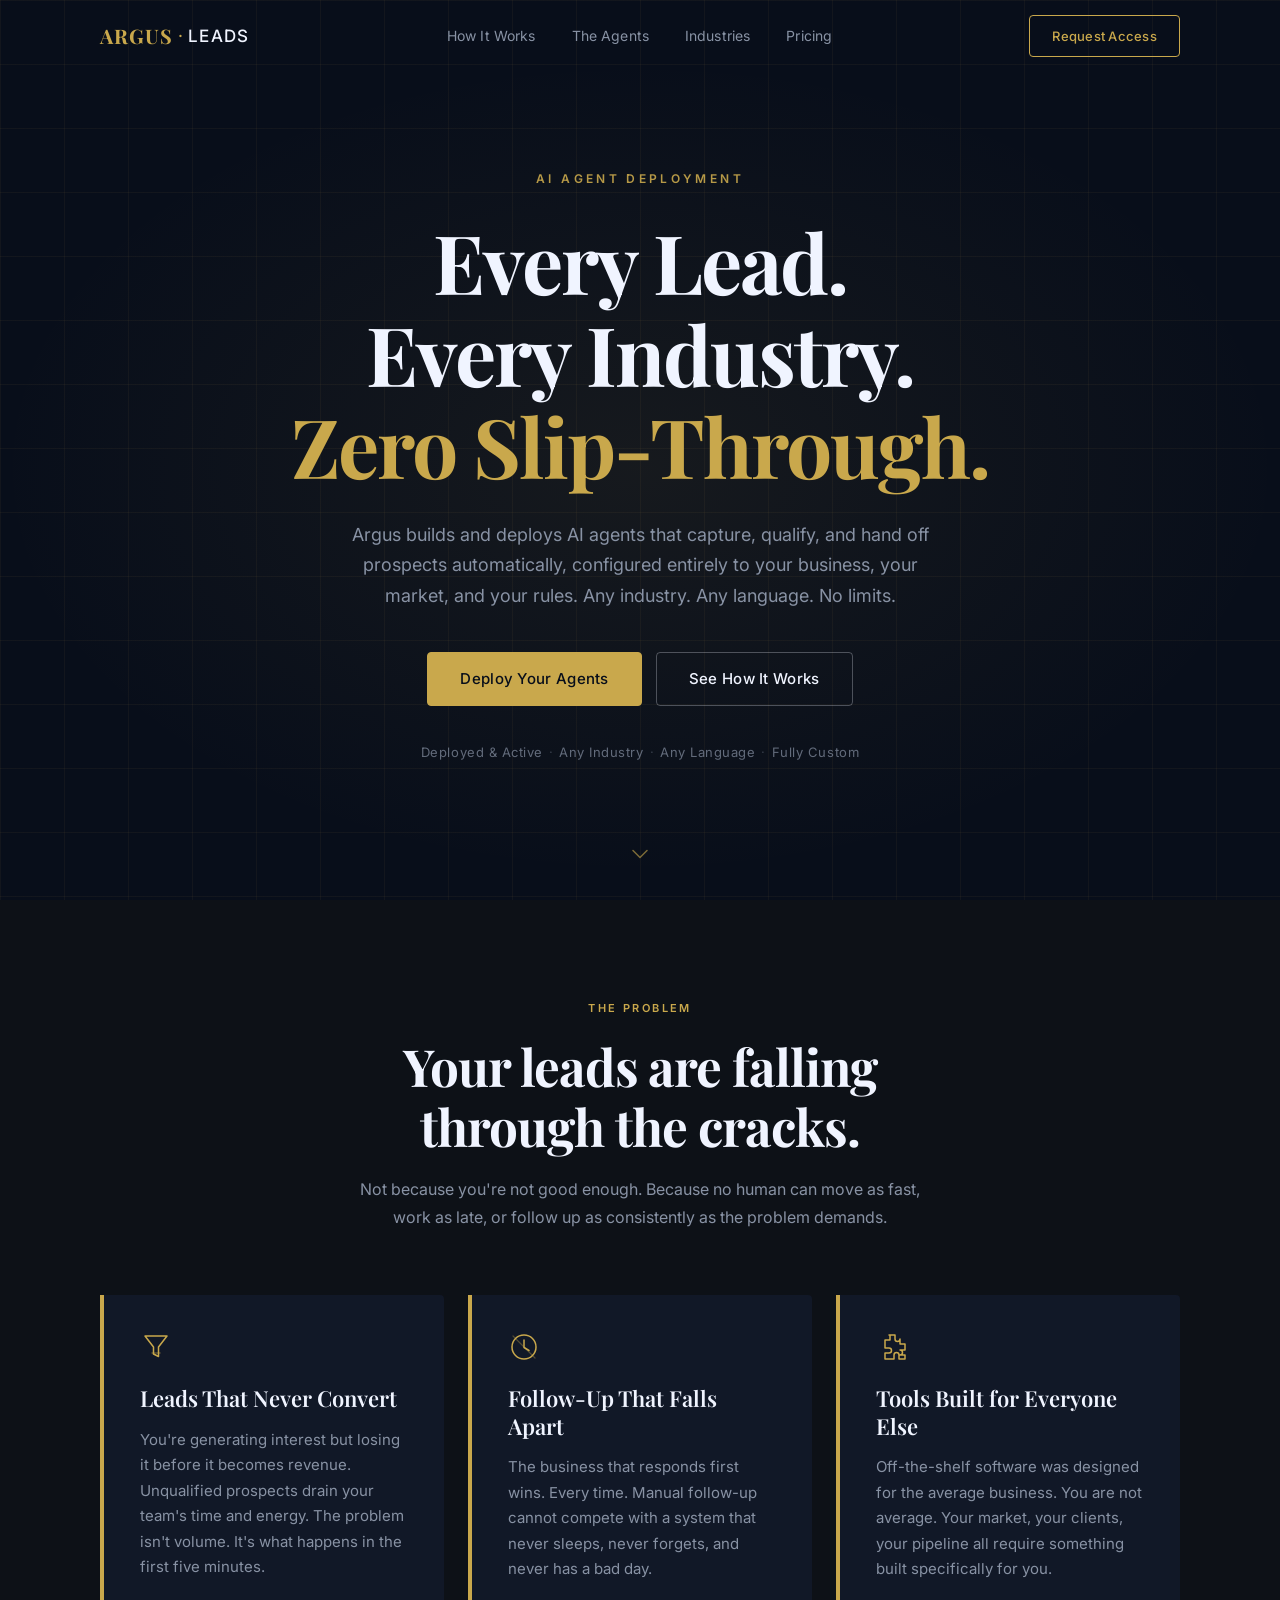
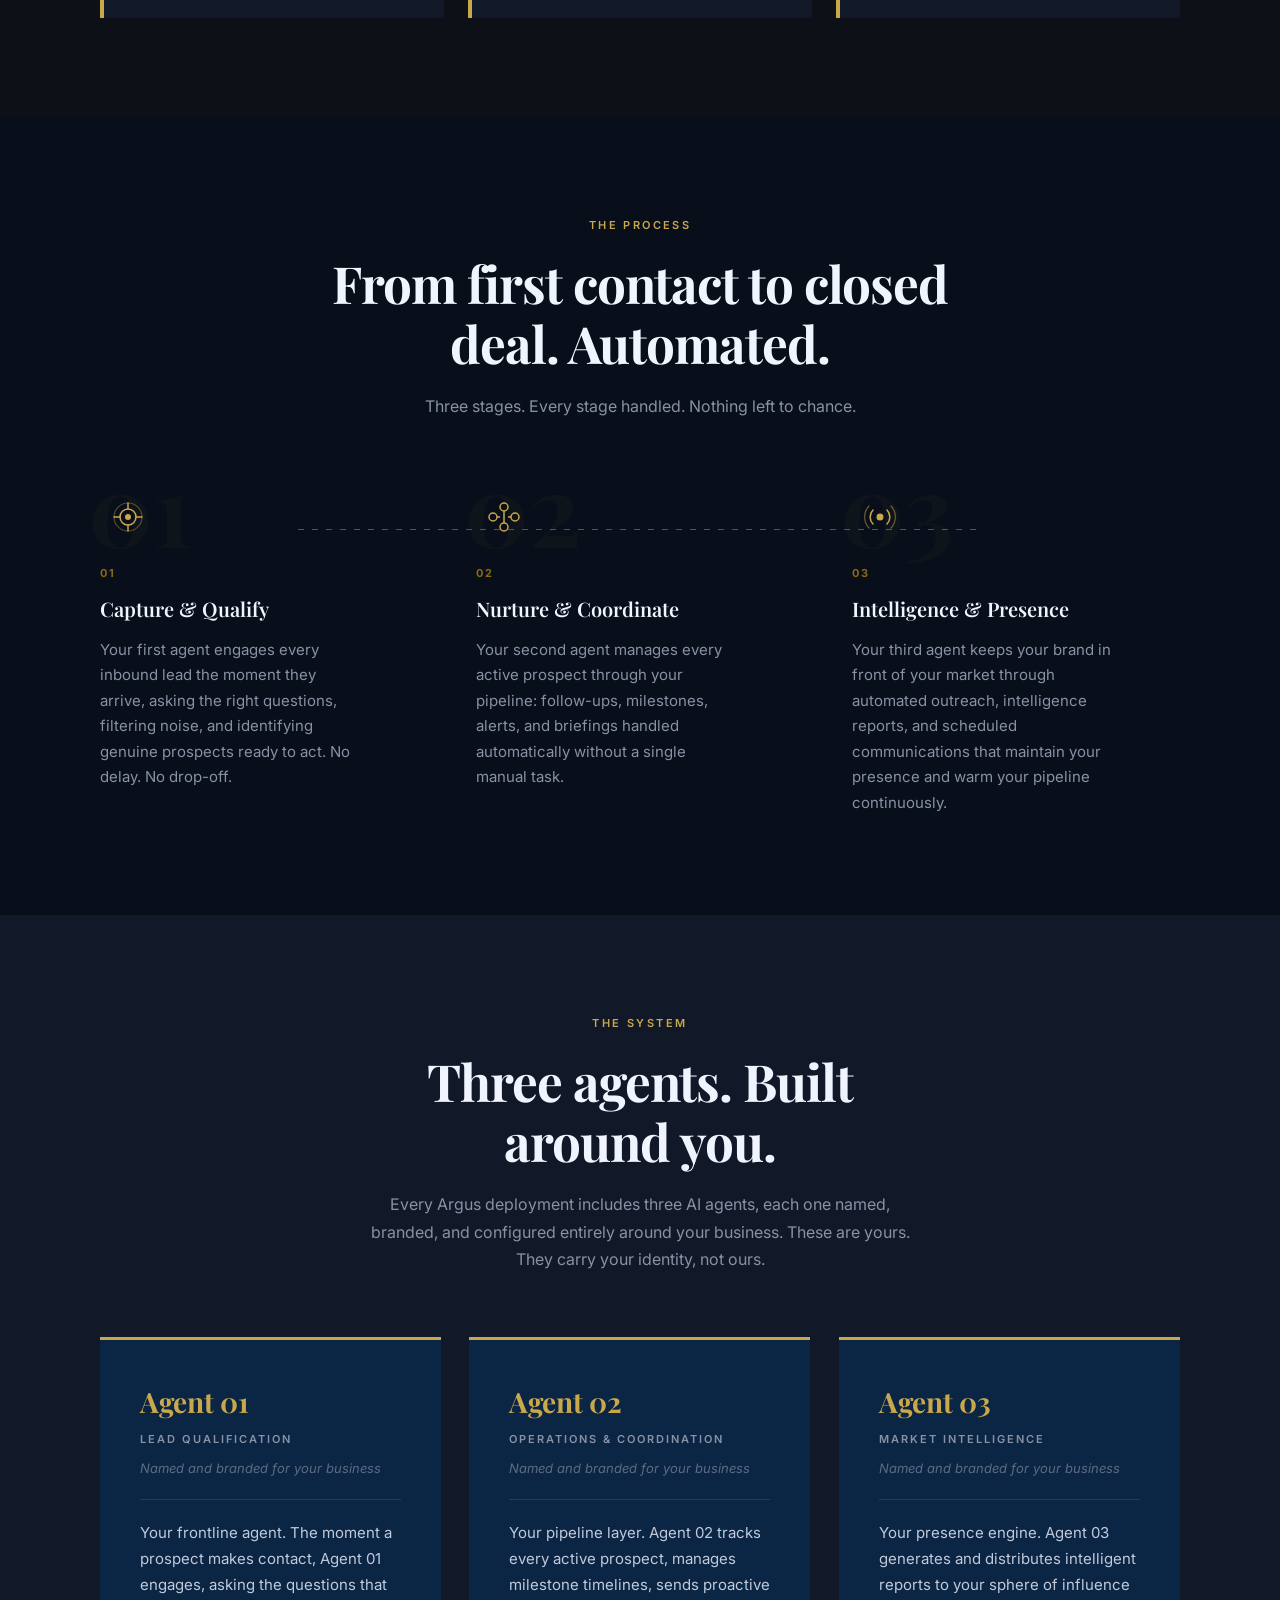
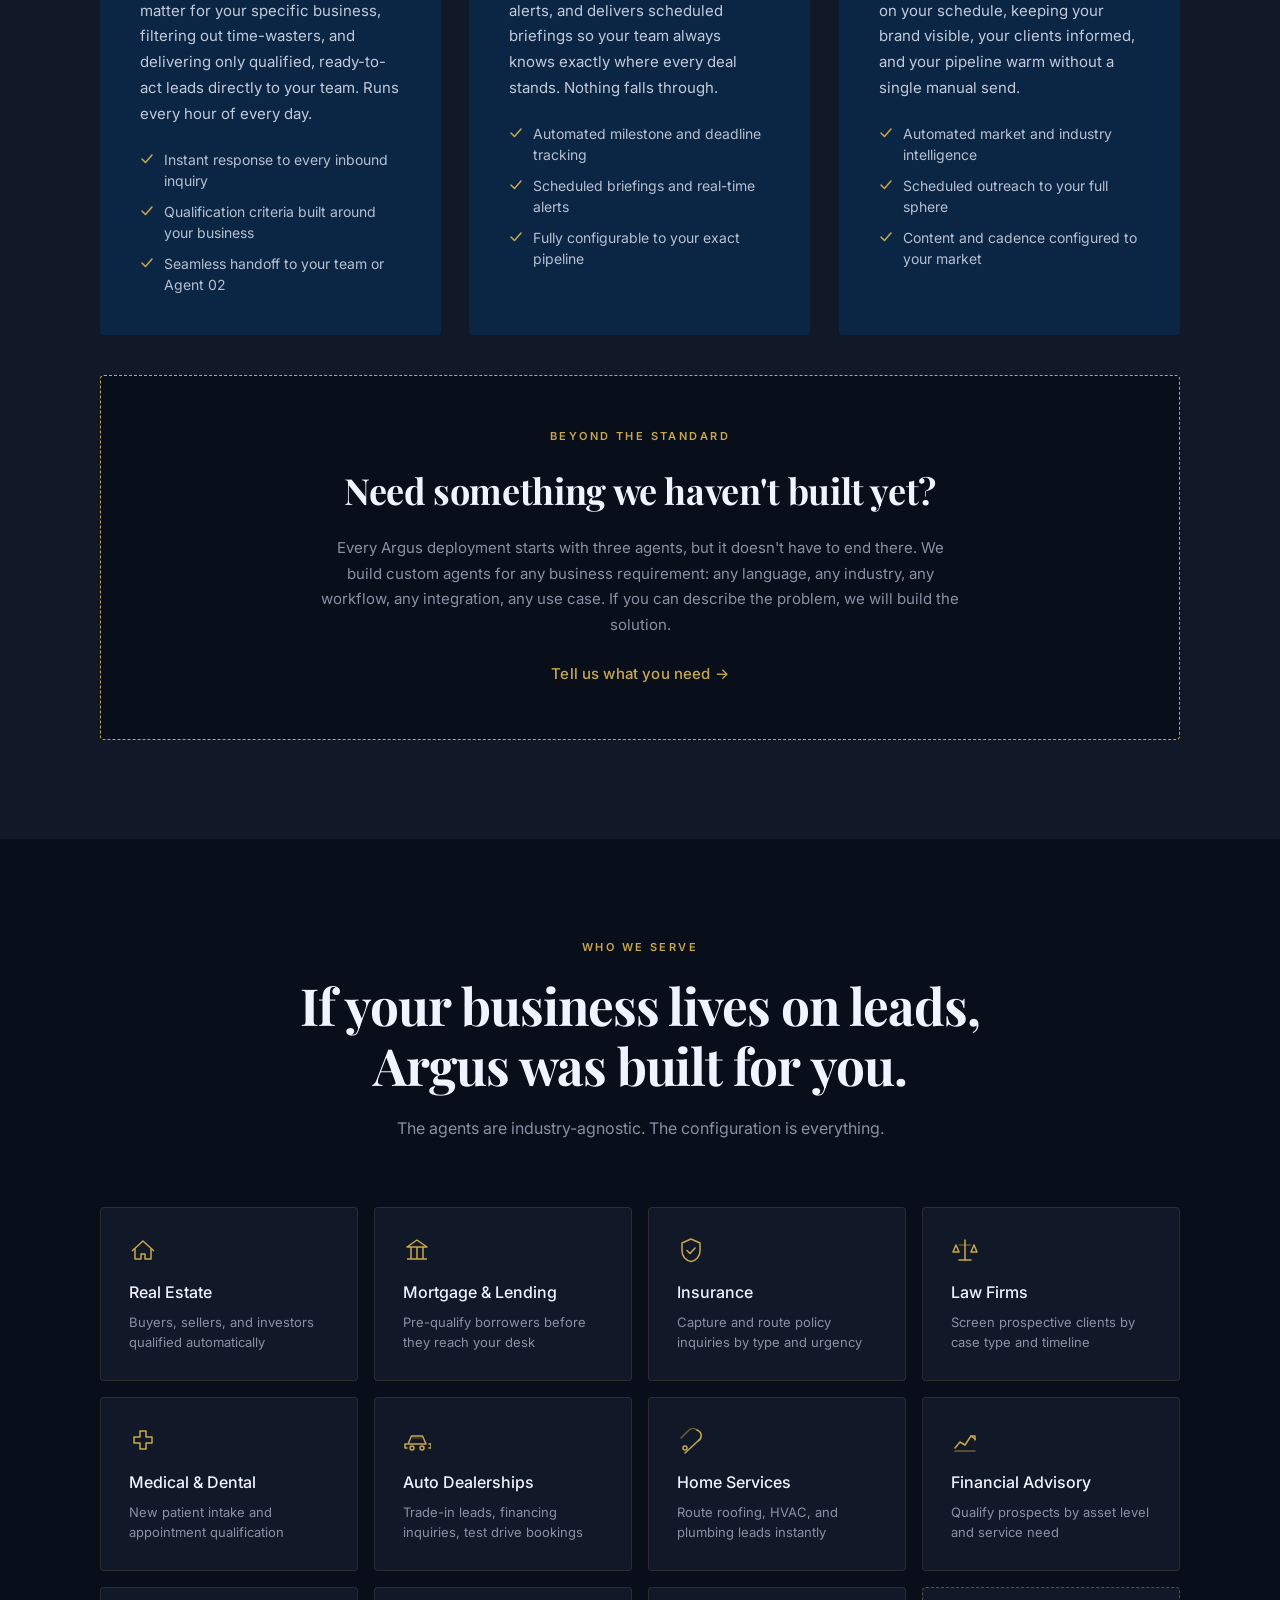
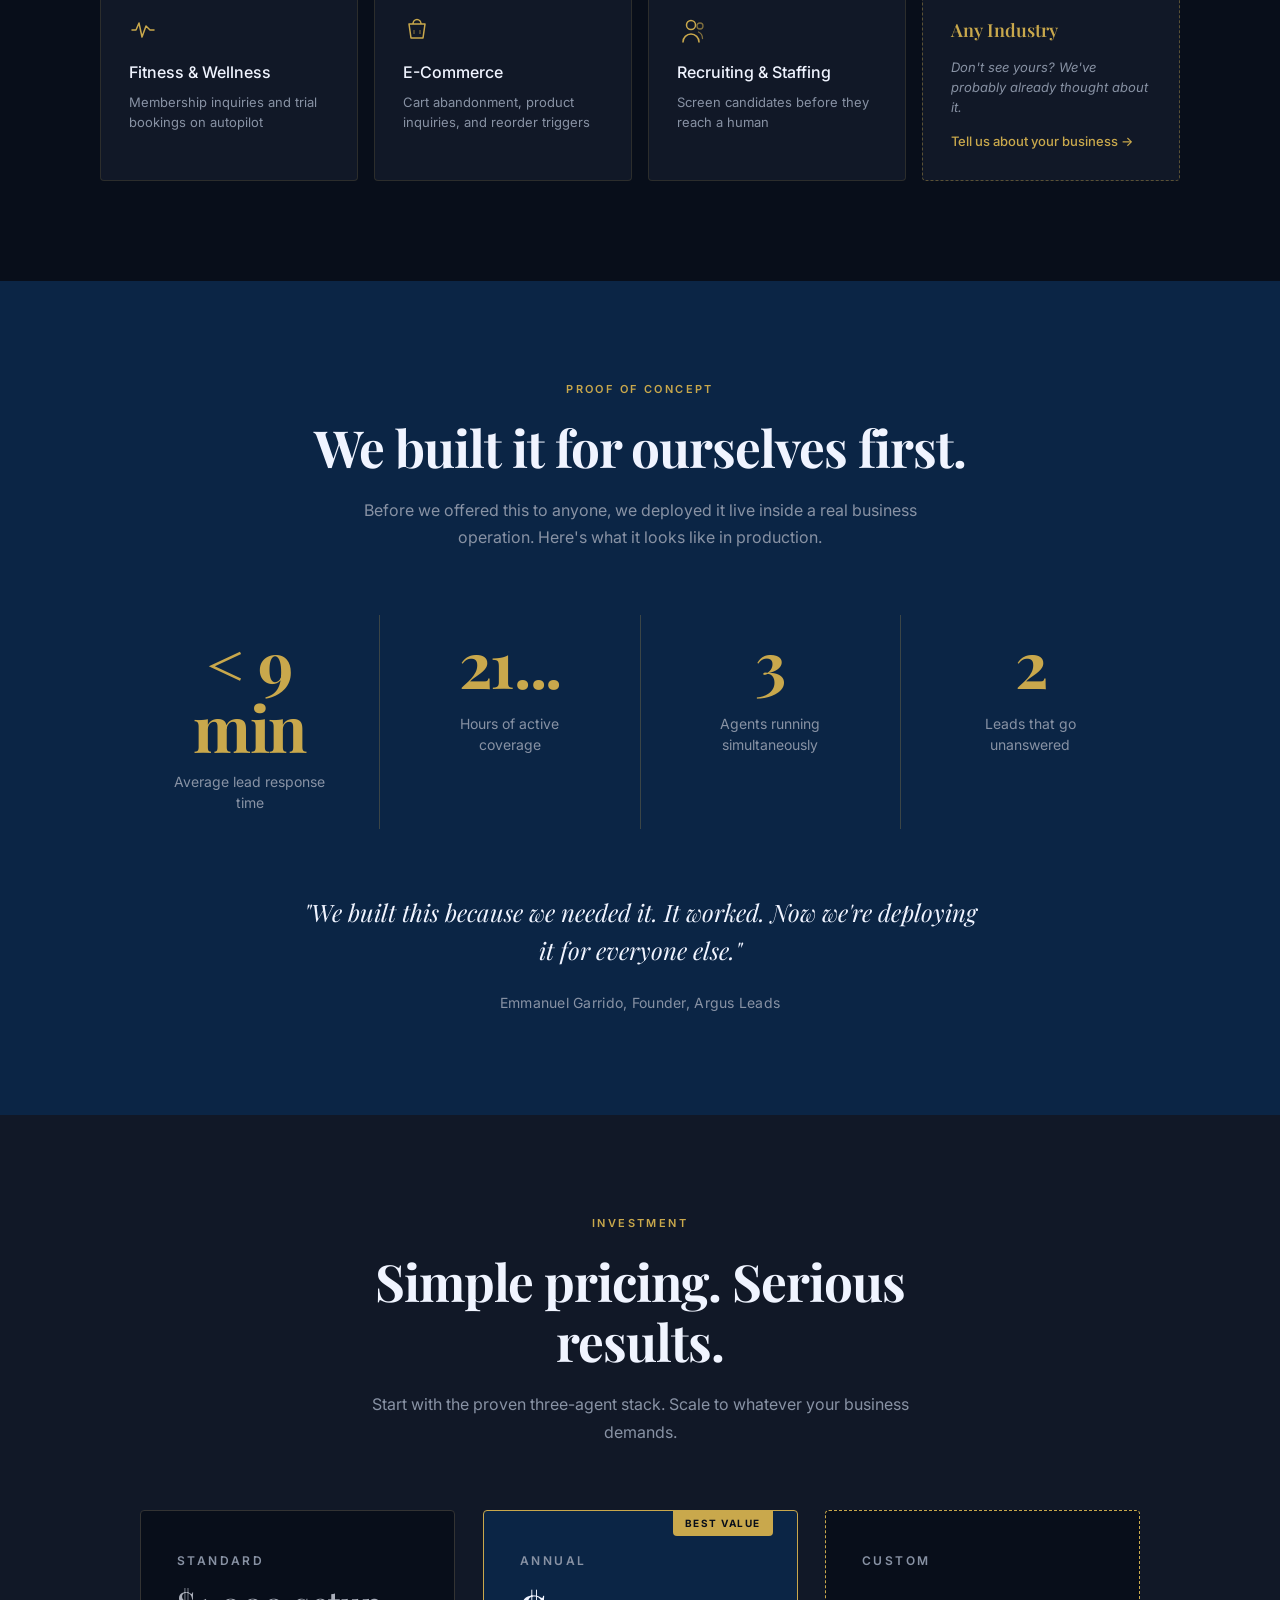
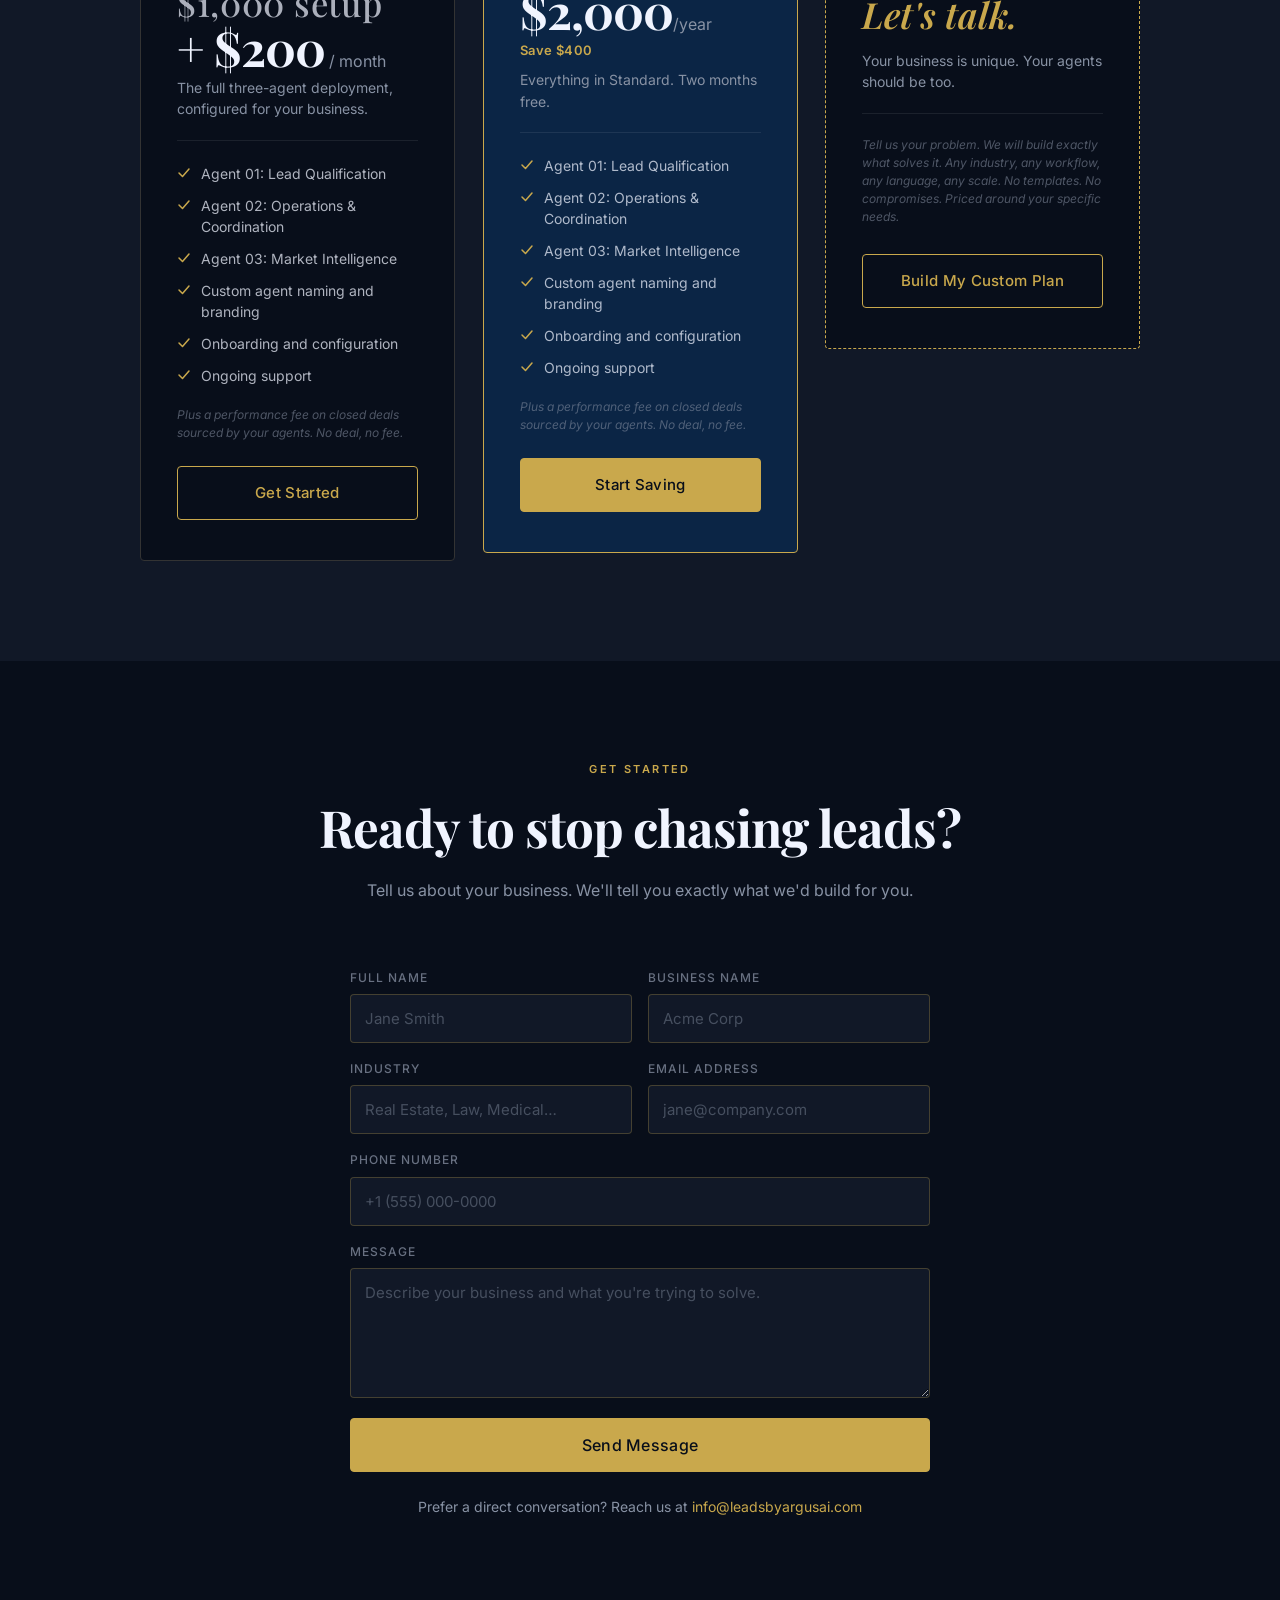
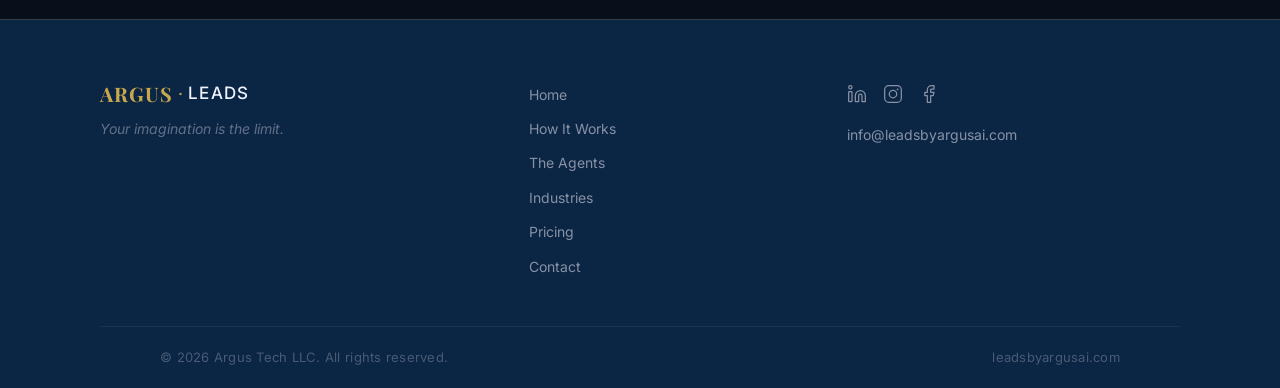
==== commit f10cc057: "pricing update and dash removal" ====
--- a/index.html
+++ b/index.html
@@ -3,10 +3,10 @@
 <head>
   <meta charset="UTF-8">
   <meta name="viewport" content="width=device-width, initial-scale=1.0">
-  <title>Argus Leads — AI Agent Deployment for Lead Generation</title>
+  <title>Argus Leads: AI Agent Deployment for Lead Generation</title>
   <meta name="description" content="Argus Leads deploys custom AI agents that capture, qualify, and hand off leads for any business in any industry. Your name. Your rules. Deployed fast. Running forever.">
   <link rel="canonical" href="https://leadsbyargusai.com">
-  <meta property="og:title" content="Argus Leads — AI Agent Deployment">
+  <meta property="og:title" content="Argus Leads: AI Agent Deployment">
   <meta property="og:description" content="Custom AI agents for lead generation. Any industry. Any language. No limits.">
   <meta property="og:url" content="https://leadsbyargusai.com">
   <meta name="twitter:card" content="summary_large_image">
@@ -63,7 +63,7 @@
       <span class="hero-line hero-line-gold">Zero Slip-Through.</span>
     </h1>
     <p class="hero-sub">
-      Argus builds and deploys AI agents that capture, qualify, and hand off prospects automatically — configured entirely to your business, your market, and your rules. Any industry. Any language. No limits.
+      Argus builds and deploys AI agents that capture, qualify, and hand off prospects automatically, configured entirely to your business, your market, and your rules. Any industry. Any language. No limits.
     </p>
     <div class="hero-ctas">
       <a href="#contact" class="btn btn-gold">Deploy Your Agents</a>
@@ -103,7 +103,7 @@
           </svg>
         </div>
         <h3 class="card-title">Leads That Never Convert</h3>
-        <p class="card-body">You're generating interest but losing it before it becomes revenue. Unqualified prospects drain your team's time and energy. The problem isn't volume — it's what happens in the first five minutes.</p>
+        <p class="card-body">You're generating interest but losing it before it becomes revenue. Unqualified prospects drain your team's time and energy. The problem isn't volume. It's what happens in the first five minutes.</p>
       </div>
       <div class="problem-card fade-up">
         <div class="card-icon">
@@ -123,7 +123,7 @@
           </svg>
         </div>
         <h3 class="card-title">Tools Built for Everyone Else</h3>
-        <p class="card-body">Off-the-shelf software was designed for the average business. You are not average. Your market, your clients, your pipeline — they require something built specifically for you.</p>
+        <p class="card-body">Off-the-shelf software was designed for the average business. You are not average. Your market, your clients, your pipeline all require something built specifically for you.</p>
       </div>
     </div>
   </div>
@@ -134,7 +134,7 @@
   <div class="container">
     <div class="section-header fade-up">
       <p class="eyebrow">The Process</p>
-      <h2 class="section-title">From first contact to closed deal — automated.</h2>
+      <h2 class="section-title">From first contact to closed deal. Automated.</h2>
       <p class="section-sub">Three stages. Every stage handled. Nothing left to chance.</p>
     </div>
     <div class="steps-grid">
@@ -153,7 +153,7 @@
         </div>
         <p class="step-num-label">01</p>
         <h3 class="step-title">Capture &amp; Qualify</h3>
-        <p class="step-body">Your first agent engages every inbound lead the moment they arrive — asking the right questions, filtering noise, and identifying genuine prospects ready to act. No delay. No drop-off.</p>
+        <p class="step-body">Your first agent engages every inbound lead the moment they arrive, asking the right questions, filtering noise, and identifying genuine prospects ready to act. No delay. No drop-off.</p>
       </div>
       <div class="step fade-up">
         <div class="step-bg-num" aria-hidden="true">02</div>
@@ -170,7 +170,7 @@
         </div>
         <p class="step-num-label">02</p>
         <h3 class="step-title">Nurture &amp; Coordinate</h3>
-        <p class="step-body">Your second agent manages every active prospect through your pipeline — follow-ups, milestones, alerts, and briefings handled automatically without a single manual task.</p>
+        <p class="step-body">Your second agent manages every active prospect through your pipeline: follow-ups, milestones, alerts, and briefings handled automatically without a single manual task.</p>
       </div>
       <div class="step fade-up">
         <div class="step-bg-num" aria-hidden="true">03</div>
@@ -185,7 +185,7 @@
         </div>
         <p class="step-num-label">03</p>
         <h3 class="step-title">Intelligence &amp; Presence</h3>
-        <p class="step-body">Your third agent keeps your brand in front of your market — automated outreach, intelligence reports, and scheduled communications that maintain your presence and warm your pipeline continuously.</p>
+        <p class="step-body">Your third agent keeps your brand in front of your market through automated outreach, intelligence reports, and scheduled communications that maintain your presence and warm your pipeline continuously.</p>
       </div>
     </div>
   </div>
@@ -197,7 +197,7 @@
     <div class="section-header fade-up">
       <p class="eyebrow">The System</p>
       <h2 class="section-title">Three agents. Built around&nbsp;you.</h2>
-      <p class="section-sub">Every Argus deployment includes three AI agents — each one named, branded, and configured entirely around your business. These are yours. They carry your identity, not ours.</p>
+      <p class="section-sub">Every Argus deployment includes three AI agents, each one named, branded, and configured entirely around your business. These are yours. They carry your identity, not ours.</p>
     </div>
     <div class="agents-grid">
 
@@ -206,7 +206,7 @@
         <div class="agent-role">Lead Qualification</div>
         <p class="agent-note">Named and branded for your business</p>
         <div class="agent-divider"></div>
-        <p class="agent-desc">Your frontline agent. The moment a prospect makes contact, Agent 01 engages — asking the questions that matter for your specific business, filtering out time-wasters, and delivering only qualified, ready-to-act leads directly to your team. Runs every hour of every day.</p>
+        <p class="agent-desc">Your frontline agent. The moment a prospect makes contact, Agent 01 engages, asking the questions that matter for your specific business, filtering out time-wasters, and delivering only qualified, ready-to-act leads directly to your team. Runs every hour of every day.</p>
         <ul class="agent-caps">
           <li>
             <svg width="14" height="14" viewBox="0 0 14 14" fill="none"><path d="M2 7l3.5 3.5L12 3" stroke="#C9A84C" stroke-width="1.5" stroke-linecap="round" stroke-linejoin="round"/></svg>
@@ -250,7 +250,7 @@
         <div class="agent-role">Market Intelligence</div>
         <p class="agent-note">Named and branded for your business</p>
         <div class="agent-divider"></div>
-        <p class="agent-desc">Your presence engine. Agent 03 generates and distributes intelligent reports to your sphere of influence on your schedule — keeping your brand visible, your clients informed, and your pipeline warm without a single manual send.</p>
+        <p class="agent-desc">Your presence engine. Agent 03 generates and distributes intelligent reports to your sphere of influence on your schedule, keeping your brand visible, your clients informed, and your pipeline warm without a single manual send.</p>
         <ul class="agent-caps">
           <li>
             <svg width="14" height="14" viewBox="0 0 14 14" fill="none"><path d="M2 7l3.5 3.5L12 3" stroke="#C9A84C" stroke-width="1.5" stroke-linecap="round" stroke-linejoin="round"/></svg>
@@ -272,7 +272,7 @@
     <div class="agents-beyond fade-up">
       <p class="beyond-label">Beyond the Standard</p>
       <h3 class="beyond-title">Need something we haven't built yet?</h3>
-      <p class="beyond-body">Every Argus deployment starts with three agents — but it doesn't have to end there. We build custom agents for any business requirement: any language, any industry, any workflow, any integration, any use case. If you can describe the problem, we will build the solution.</p>
+      <p class="beyond-body">Every Argus deployment starts with three agents, but it doesn't have to end there. We build custom agents for any business requirement: any language, any industry, any workflow, any integration, any use case. If you can describe the problem, we will build the solution.</p>
       <a href="#contact" class="beyond-link">Tell us what you need →</a>
     </div>
 
@@ -465,7 +465,7 @@
 
     <blockquote class="proof-quote fade-up">
       <p>"We built this because we needed it. It worked. Now we're deploying it for everyone else."</p>
-      <cite>— Emmanuel Garrido, Founder, Argus Leads</cite>
+      <cite>Emmanuel Garrido, Founder, Argus Leads</cite>
     </blockquote>
   </div>
 </section>
@@ -482,21 +482,24 @@
 
       <div class="pricing-card fade-up">
         <div class="pricing-plan">Standard</div>
-        <div class="pricing-price">$200<span class="pricing-period">/month</span></div>
+        <div class="pricing-price" style="display:flex;flex-direction:column;gap:2px;">
+          <span style="font-size:0.72em;font-weight:500;opacity:0.7;letter-spacing:0.02em;">$1,000 setup</span>
+          <span>+ $200<span class="pricing-period"> / month</span></span>
+        </div>
         <p class="pricing-subtitle">The full three-agent deployment, configured for your business.</p>
         <div class="pricing-divider"></div>
         <ul class="pricing-includes">
           <li>
             <svg width="14" height="14" viewBox="0 0 14 14" fill="none"><path d="M2 7l3.5 3.5L12 3" stroke="#C9A84C" stroke-width="1.5" stroke-linecap="round" stroke-linejoin="round"/></svg>
-            Agent 01 — Lead Qualification
-          </li>
-          <li>
-            <svg width="14" height="14" viewBox="0 0 14 14" fill="none"><path d="M2 7l3.5 3.5L12 3" stroke="#C9A84C" stroke-width="1.5" stroke-linecap="round" stroke-linejoin="round"/></svg>
-            Agent 02 — Operations &amp; Coordination
-          </li>
-          <li>
-            <svg width="14" height="14" viewBox="0 0 14 14" fill="none"><path d="M2 7l3.5 3.5L12 3" stroke="#C9A84C" stroke-width="1.5" stroke-linecap="round" stroke-linejoin="round"/></svg>
-            Agent 03 — Market Intelligence
+            Agent 01: Lead Qualification
+          </li>
+          <li>
+            <svg width="14" height="14" viewBox="0 0 14 14" fill="none"><path d="M2 7l3.5 3.5L12 3" stroke="#C9A84C" stroke-width="1.5" stroke-linecap="round" stroke-linejoin="round"/></svg>
+            Agent 02: Operations &amp; Coordination
+          </li>
+          <li>
+            <svg width="14" height="14" viewBox="0 0 14 14" fill="none"><path d="M2 7l3.5 3.5L12 3" stroke="#C9A84C" stroke-width="1.5" stroke-linecap="round" stroke-linejoin="round"/></svg>
+            Agent 03: Market Intelligence
           </li>
           <li>
             <svg width="14" height="14" viewBox="0 0 14 14" fill="none"><path d="M2 7l3.5 3.5L12 3" stroke="#C9A84C" stroke-width="1.5" stroke-linecap="round" stroke-linejoin="round"/></svg>
@@ -525,15 +528,15 @@
         <ul class="pricing-includes">
           <li>
             <svg width="14" height="14" viewBox="0 0 14 14" fill="none"><path d="M2 7l3.5 3.5L12 3" stroke="#C9A84C" stroke-width="1.5" stroke-linecap="round" stroke-linejoin="round"/></svg>
-            Agent 01 — Lead Qualification
-          </li>
-          <li>
-            <svg width="14" height="14" viewBox="0 0 14 14" fill="none"><path d="M2 7l3.5 3.5L12 3" stroke="#C9A84C" stroke-width="1.5" stroke-linecap="round" stroke-linejoin="round"/></svg>
-            Agent 02 — Operations &amp; Coordination
-          </li>
-          <li>
-            <svg width="14" height="14" viewBox="0 0 14 14" fill="none"><path d="M2 7l3.5 3.5L12 3" stroke="#C9A84C" stroke-width="1.5" stroke-linecap="round" stroke-linejoin="round"/></svg>
-            Agent 03 — Market Intelligence
+            Agent 01: Lead Qualification
+          </li>
+          <li>
+            <svg width="14" height="14" viewBox="0 0 14 14" fill="none"><path d="M2 7l3.5 3.5L12 3" stroke="#C9A84C" stroke-width="1.5" stroke-linecap="round" stroke-linejoin="round"/></svg>
+            Agent 02: Operations &amp; Coordination
+          </li>
+          <li>
+            <svg width="14" height="14" viewBox="0 0 14 14" fill="none"><path d="M2 7l3.5 3.5L12 3" stroke="#C9A84C" stroke-width="1.5" stroke-linecap="round" stroke-linejoin="round"/></svg>
+            Agent 03: Market Intelligence
           </li>
           <li>
             <svg width="14" height="14" viewBox="0 0 14 14" fill="none"><path d="M2 7l3.5 3.5L12 3" stroke="#C9A84C" stroke-width="1.5" stroke-linecap="round" stroke-linejoin="round"/></svg>
@@ -555,31 +558,10 @@
       <div class="pricing-card pricing-card-custom fade-up">
         <div class="pricing-plan">Custom</div>
         <div class="pricing-price-custom">Let's talk.</div>
-        <p class="pricing-subtitle">For businesses that need more than the standard deployment.</p>
+        <p class="pricing-subtitle">Your business is unique. Your agents should be too.</p>
         <div class="pricing-divider"></div>
-        <ul class="pricing-includes">
-          <li>
-            <svg width="14" height="14" viewBox="0 0 14 14" fill="none"><path d="M2 7l3.5 3.5L12 3" stroke="#C9A84C" stroke-width="1.5" stroke-linecap="round" stroke-linejoin="round"/></svg>
-            Everything in Standard
-          </li>
-          <li>
-            <svg width="14" height="14" viewBox="0 0 14 14" fill="none"><path d="M2 7l3.5 3.5L12 3" stroke="#C9A84C" stroke-width="1.5" stroke-linecap="round" stroke-linejoin="round"/></svg>
-            Additional custom agents
-          </li>
-          <li>
-            <svg width="14" height="14" viewBox="0 0 14 14" fill="none"><path d="M2 7l3.5 3.5L12 3" stroke="#C9A84C" stroke-width="1.5" stroke-linecap="round" stroke-linejoin="round"/></svg>
-            Advanced integrations
-          </li>
-          <li>
-            <svg width="14" height="14" viewBox="0 0 14 14" fill="none"><path d="M2 7l3.5 3.5L12 3" stroke="#C9A84C" stroke-width="1.5" stroke-linecap="round" stroke-linejoin="round"/></svg>
-            Multi-location or multi-team deployments
-          </li>
-          <li>
-            <svg width="14" height="14" viewBox="0 0 14 14" fill="none"><path d="M2 7l3.5 3.5L12 3" stroke="#C9A84C" stroke-width="1.5" stroke-linecap="round" stroke-linejoin="round"/></svg>
-            Dedicated build and strategy sessions
-          </li>
-        </ul>
-        <a href="#contact" class="btn btn-gold-outline pricing-btn">Request a Custom Quote</a>
+        <p class="pricing-fine" style="margin-bottom:1.75rem;">Tell us your problem. We will build exactly what solves it. Any industry, any workflow, any language, any scale. No templates. No compromises. Priced around your specific needs.</p>
+        <a href="#contact" class="btn btn-gold-outline pricing-btn">Build My Custom Plan</a>
       </div>
 
     </div>
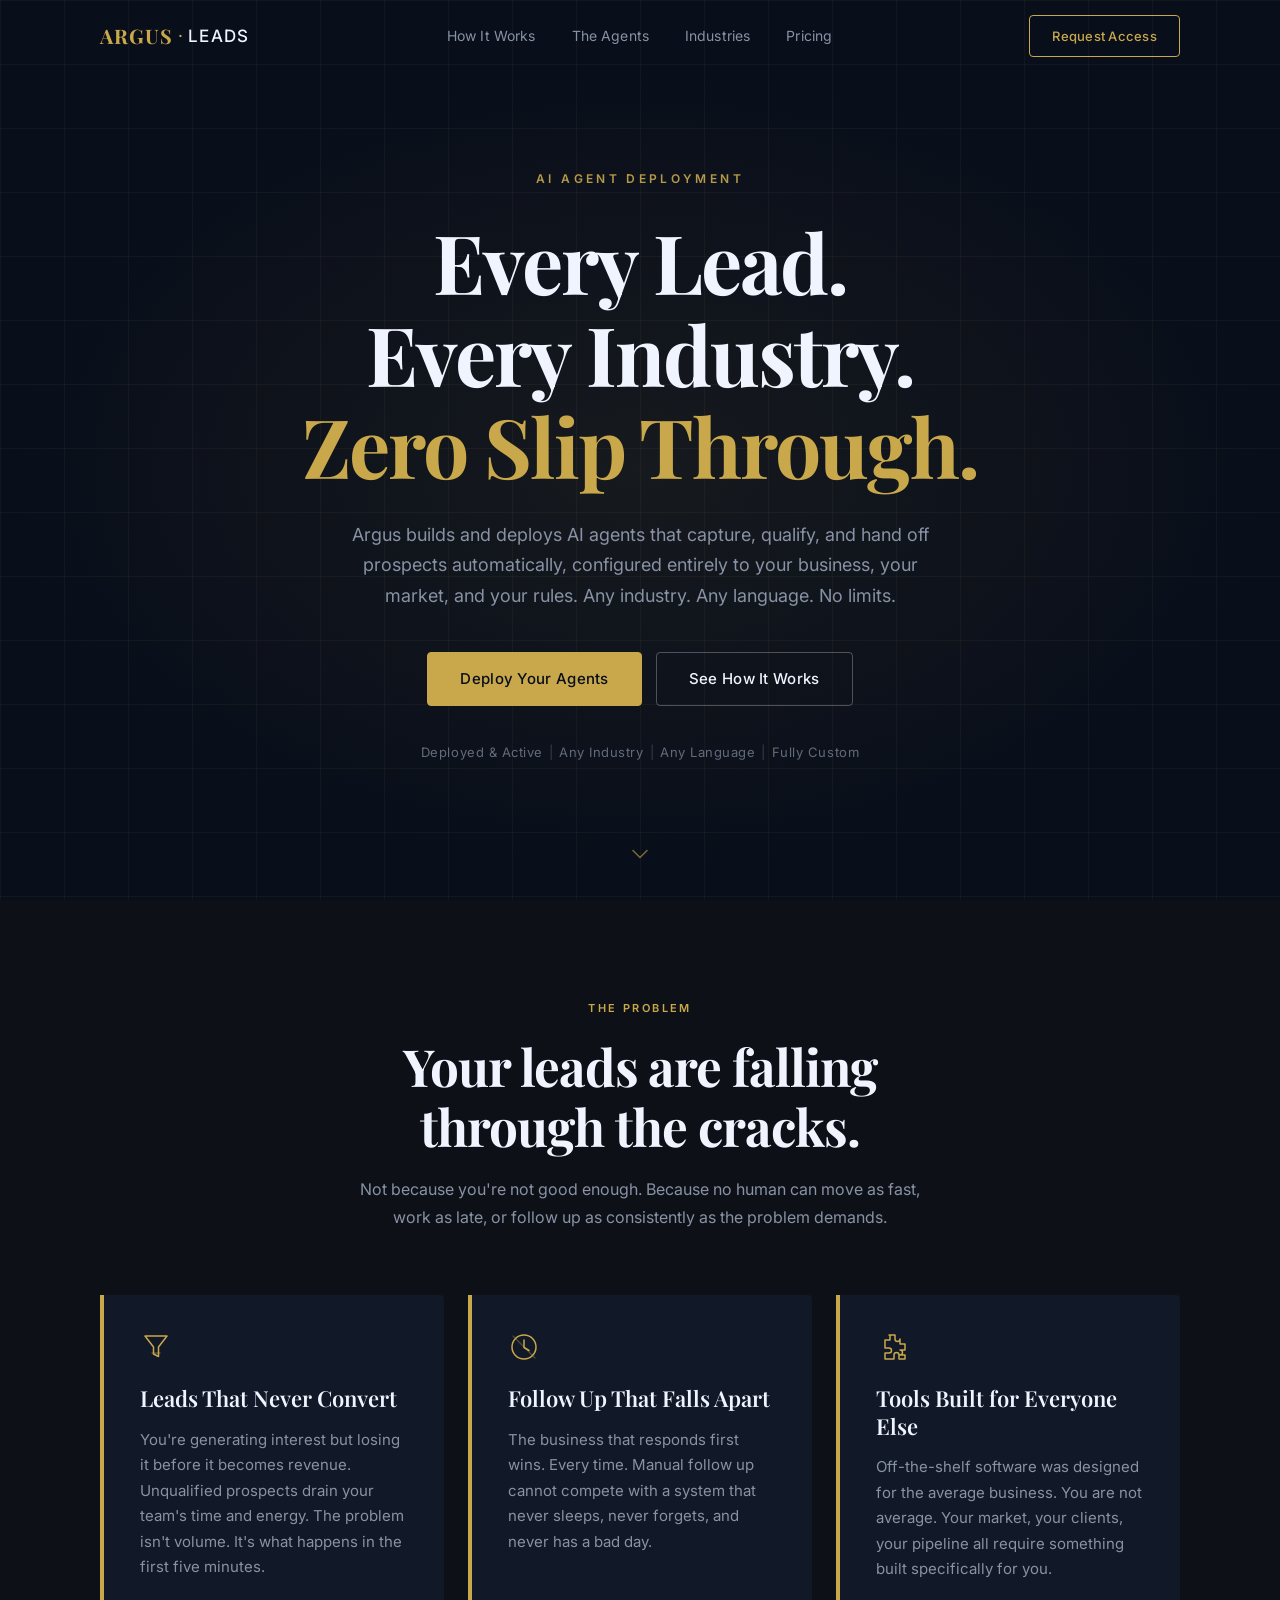
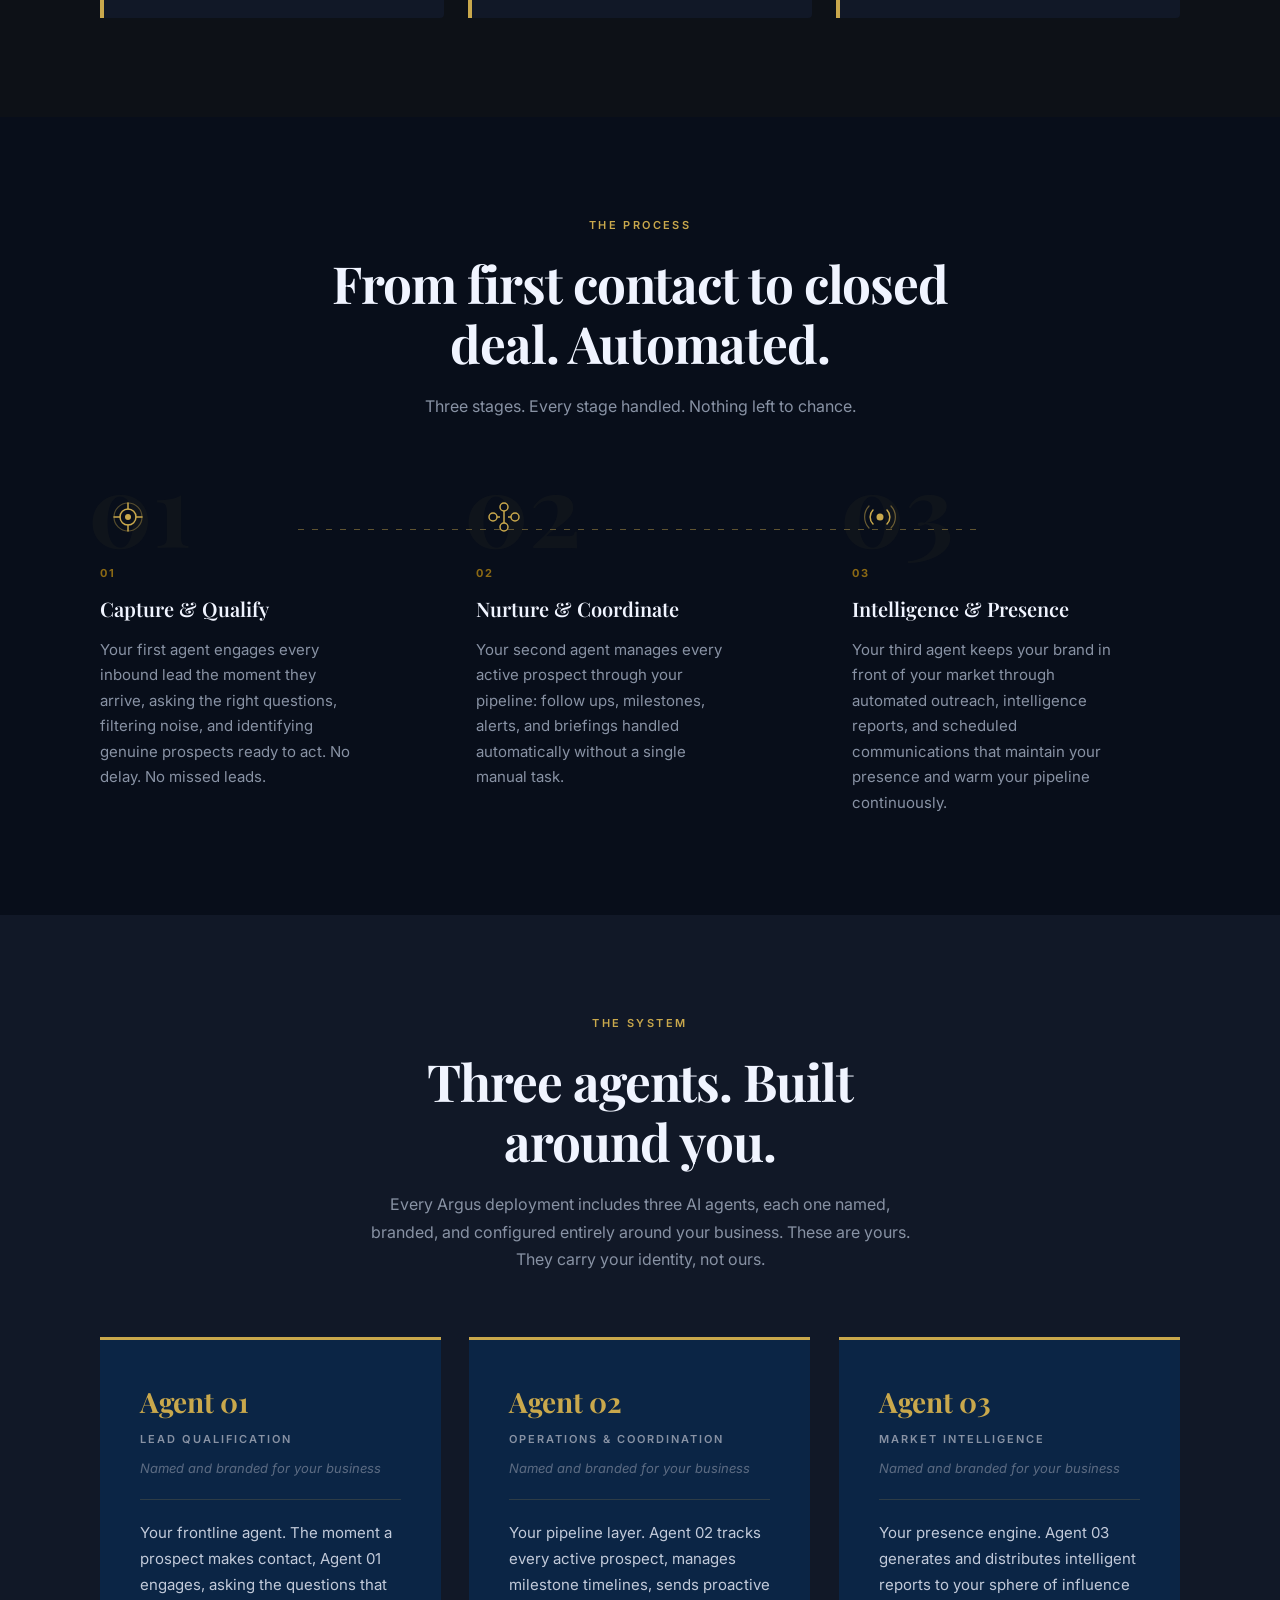
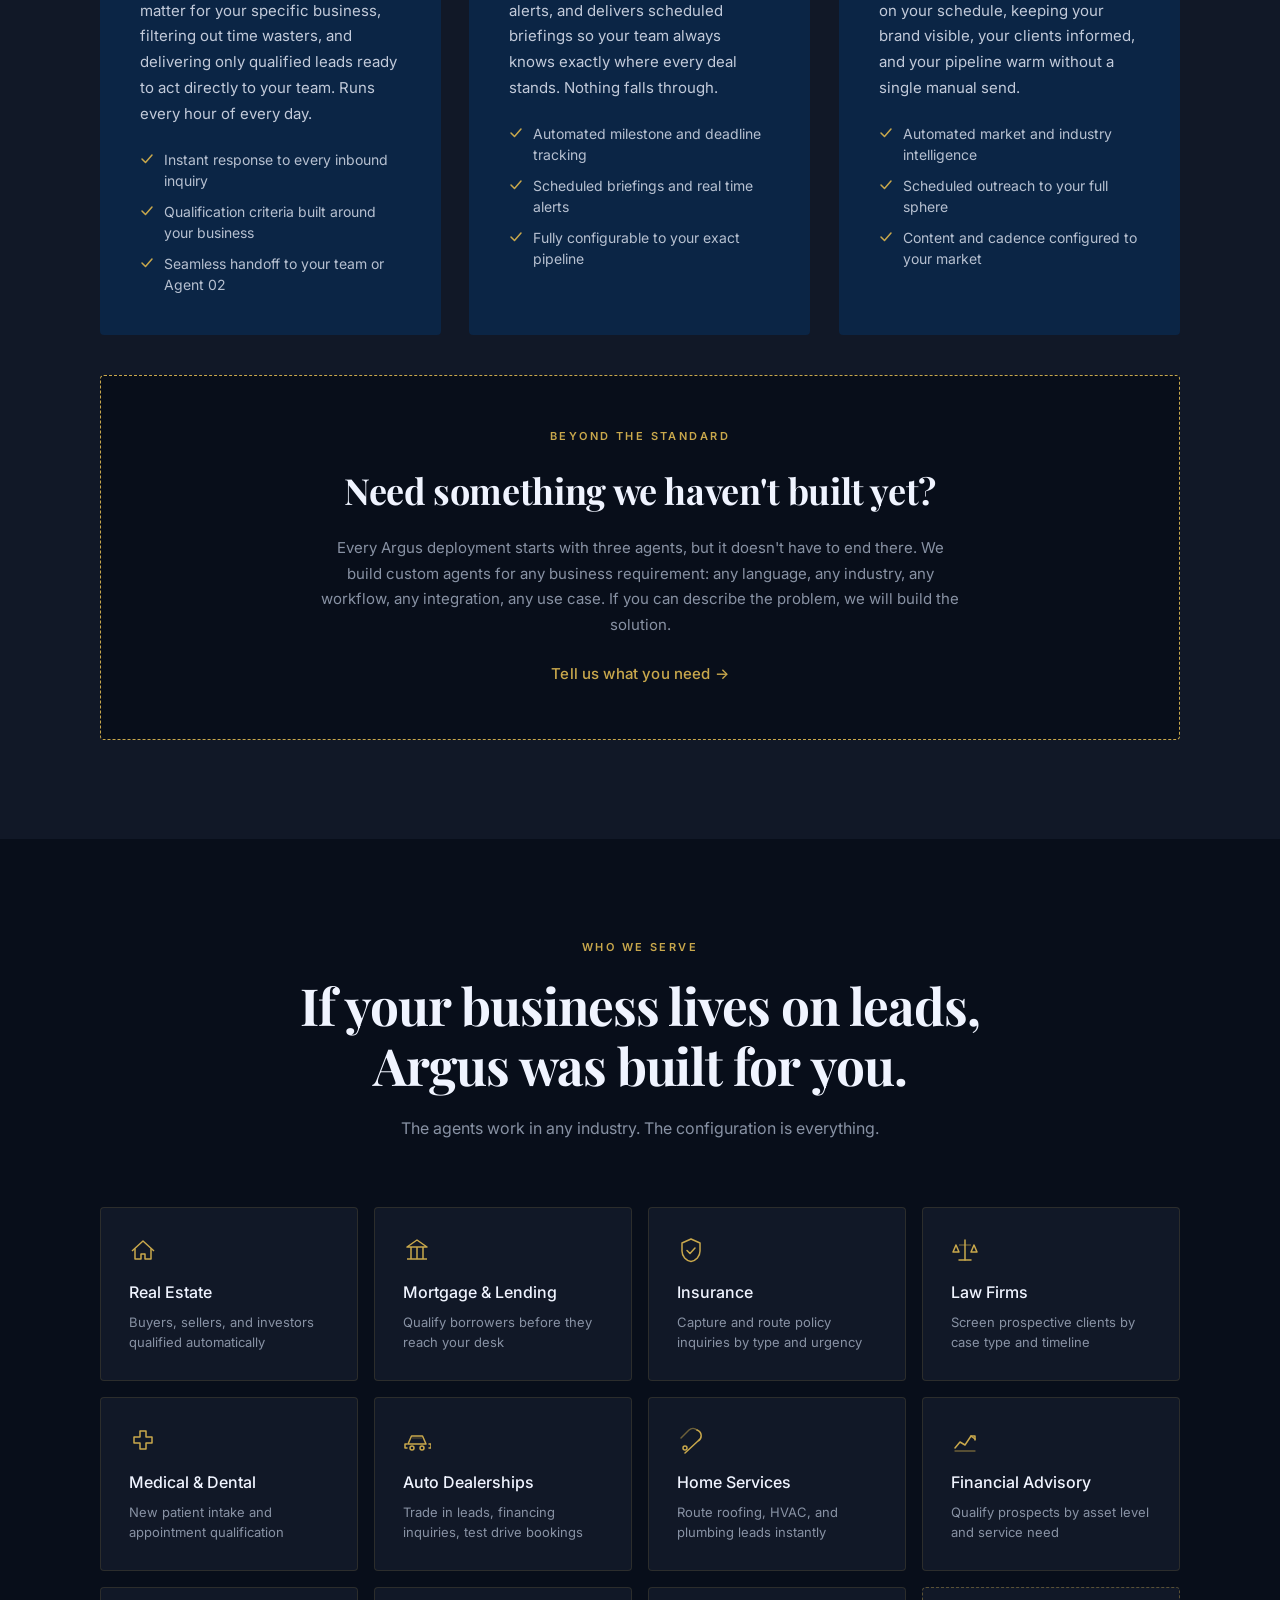
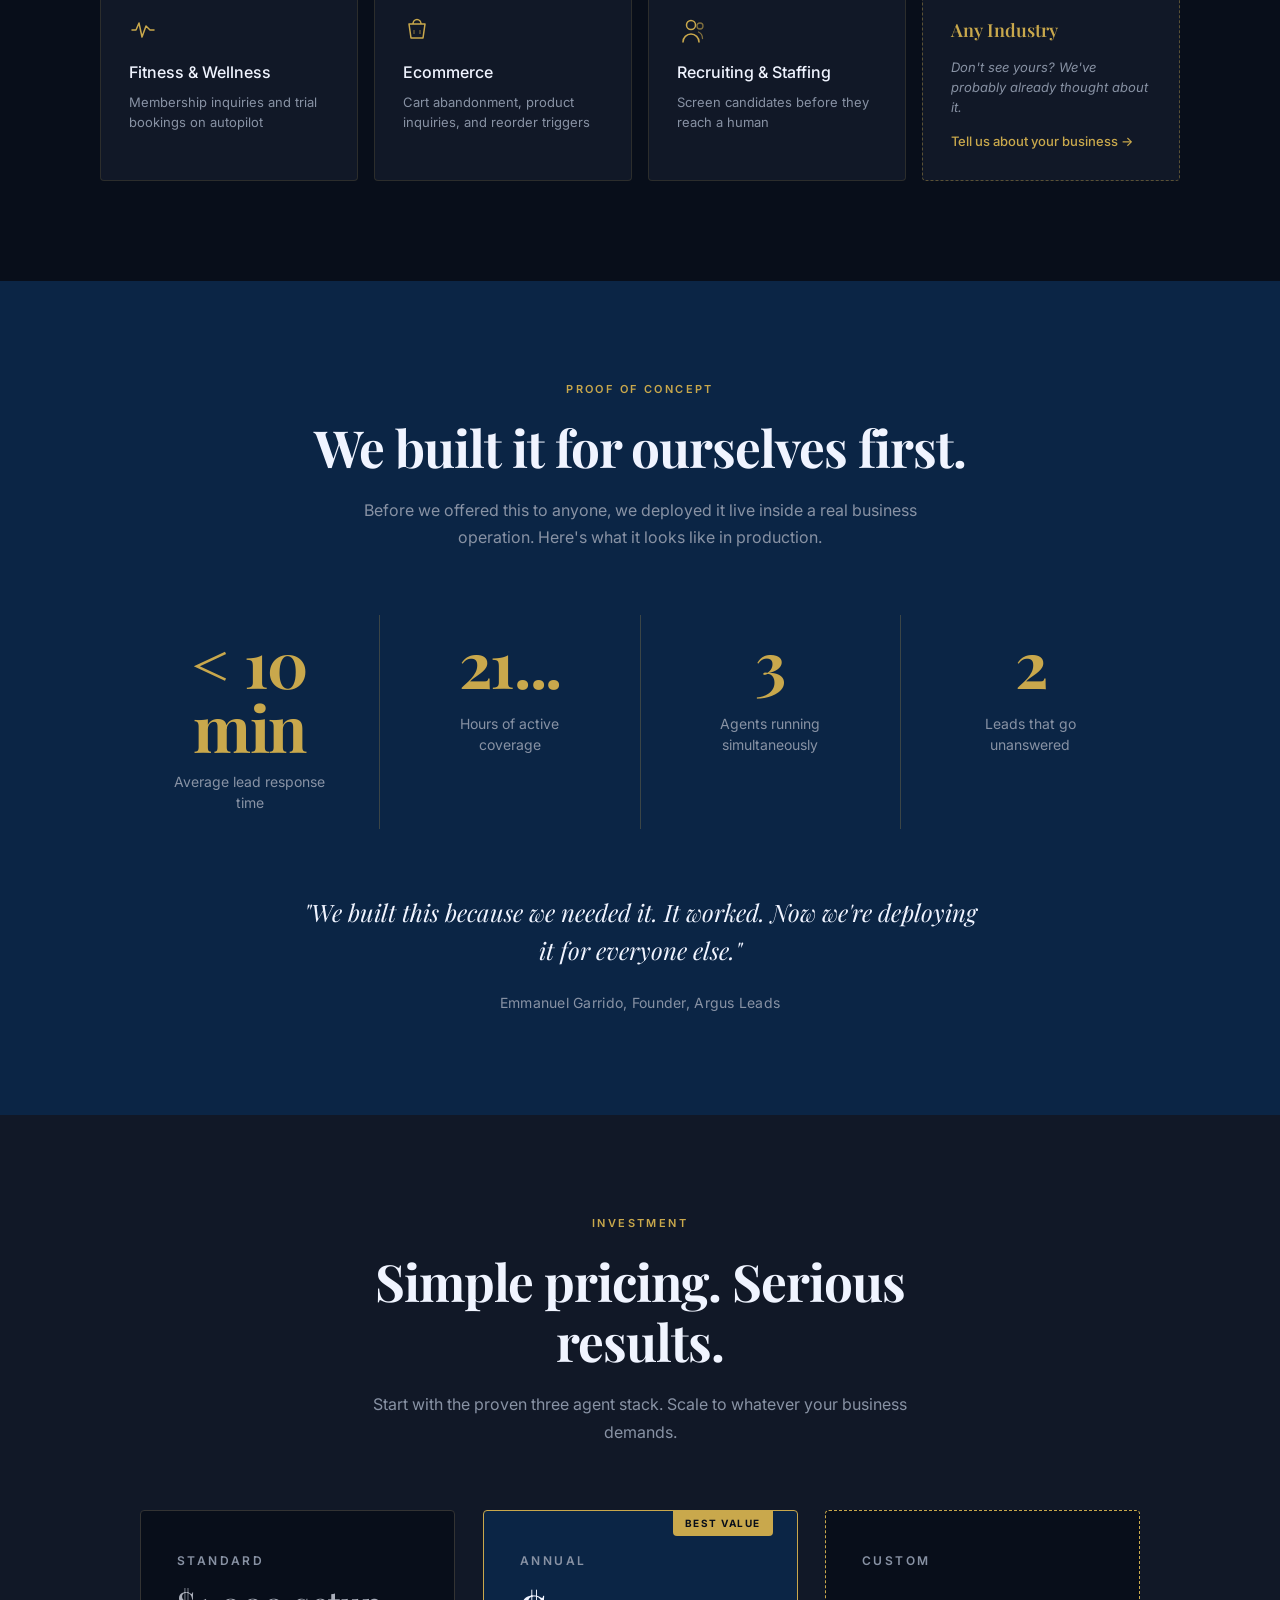
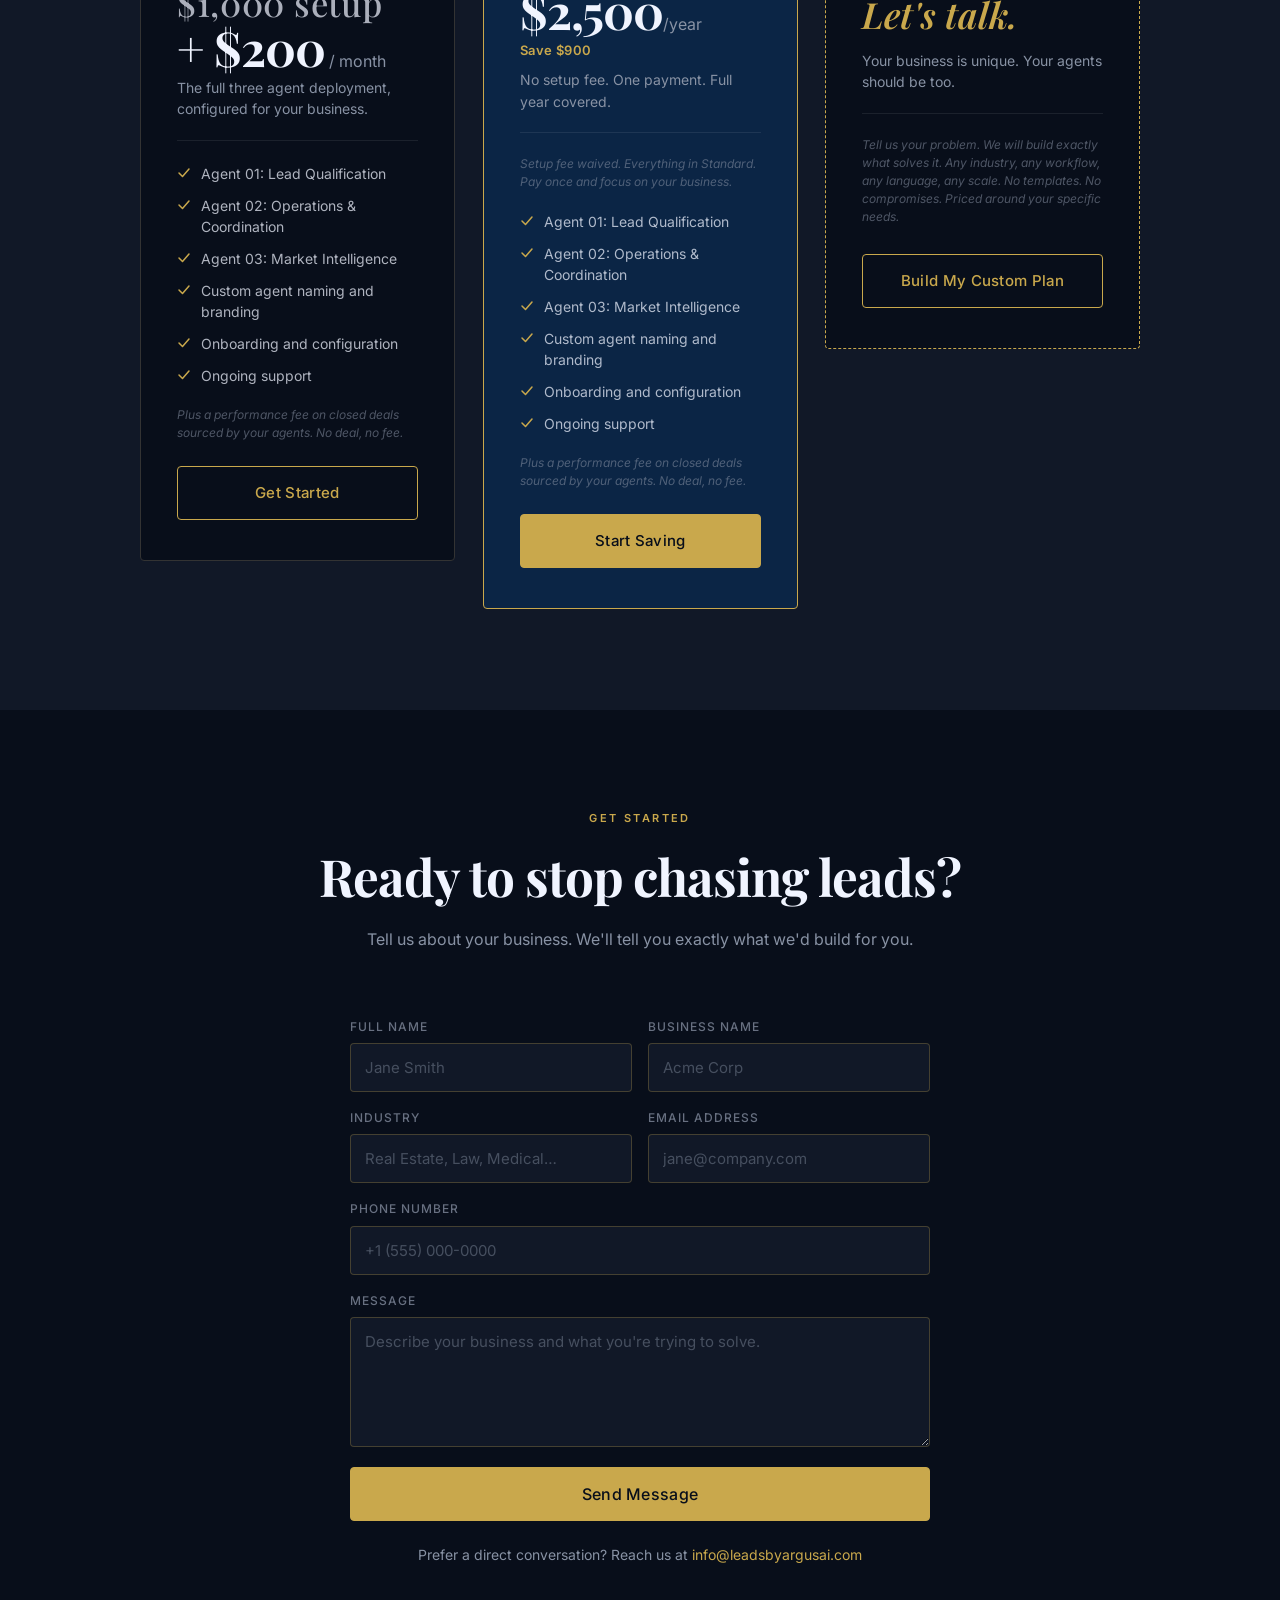
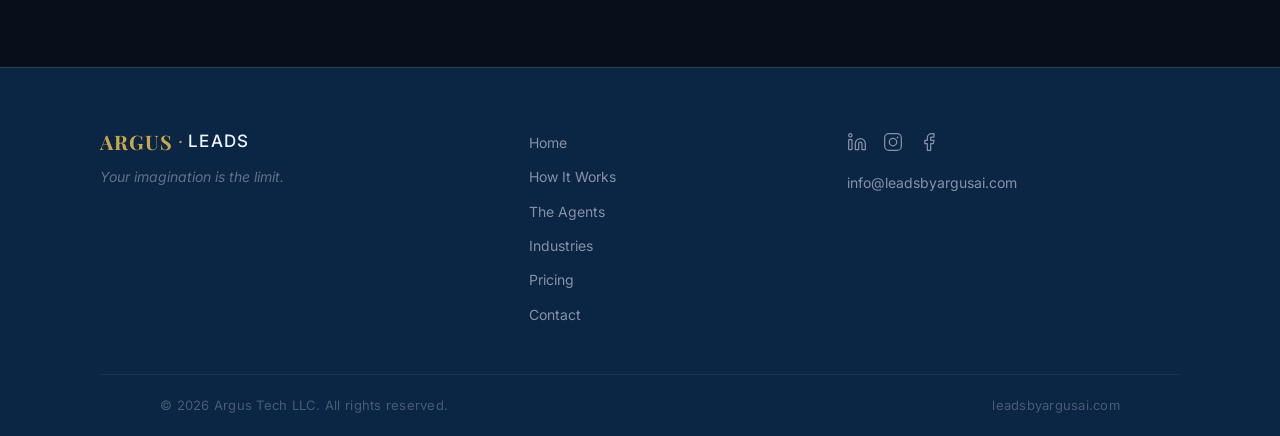
==== commit d7d4cf4f: "pricing and dash fix" ====
--- a/index.html
+++ b/index.html
@@ -60,7 +60,7 @@
     <h1 class="hero-headline">
       <span class="hero-line">Every Lead.</span>
       <span class="hero-line">Every Industry.</span>
-      <span class="hero-line hero-line-gold">Zero Slip-Through.</span>
+      <span class="hero-line hero-line-gold">Zero Slip Through.</span>
     </h1>
     <p class="hero-sub">
       Argus builds and deploys AI agents that capture, qualify, and hand off prospects automatically, configured entirely to your business, your market, and your rules. Any industry. Any language. No limits.
@@ -71,11 +71,11 @@
     </div>
     <div class="hero-trust">
       <span>Deployed &amp; Active</span>
-      <span class="trust-sep" aria-hidden="true">·</span>
+      <span class="trust-sep" aria-hidden="true">|</span>
       <span>Any Industry</span>
-      <span class="trust-sep" aria-hidden="true">·</span>
+      <span class="trust-sep" aria-hidden="true">|</span>
       <span>Any Language</span>
-      <span class="trust-sep" aria-hidden="true">·</span>
+      <span class="trust-sep" aria-hidden="true">|</span>
       <span>Fully Custom</span>
     </div>
   </div>
@@ -113,8 +113,8 @@
             <path d="M5 5l22 22" stroke="#C9A84C" stroke-width="1.2" stroke-linecap="round" opacity="0.35"/>
           </svg>
         </div>
-        <h3 class="card-title">Follow-Up That Falls Apart</h3>
-        <p class="card-body">The business that responds first wins. Every time. Manual follow-up cannot compete with a system that never sleeps, never forgets, and never has a bad day.</p>
+        <h3 class="card-title">Follow Up That Falls Apart</h3>
+        <p class="card-body">The business that responds first wins. Every time. Manual follow up cannot compete with a system that never sleeps, never forgets, and never has a bad day.</p>
       </div>
       <div class="problem-card fade-up">
         <div class="card-icon">
@@ -153,7 +153,7 @@
         </div>
         <p class="step-num-label">01</p>
         <h3 class="step-title">Capture &amp; Qualify</h3>
-        <p class="step-body">Your first agent engages every inbound lead the moment they arrive, asking the right questions, filtering noise, and identifying genuine prospects ready to act. No delay. No drop-off.</p>
+        <p class="step-body">Your first agent engages every inbound lead the moment they arrive, asking the right questions, filtering noise, and identifying genuine prospects ready to act. No delay. No missed leads.</p>
       </div>
       <div class="step fade-up">
         <div class="step-bg-num" aria-hidden="true">02</div>
@@ -170,7 +170,7 @@
         </div>
         <p class="step-num-label">02</p>
         <h3 class="step-title">Nurture &amp; Coordinate</h3>
-        <p class="step-body">Your second agent manages every active prospect through your pipeline: follow-ups, milestones, alerts, and briefings handled automatically without a single manual task.</p>
+        <p class="step-body">Your second agent manages every active prospect through your pipeline: follow ups, milestones, alerts, and briefings handled automatically without a single manual task.</p>
       </div>
       <div class="step fade-up">
         <div class="step-bg-num" aria-hidden="true">03</div>
@@ -206,7 +206,7 @@
         <div class="agent-role">Lead Qualification</div>
         <p class="agent-note">Named and branded for your business</p>
         <div class="agent-divider"></div>
-        <p class="agent-desc">Your frontline agent. The moment a prospect makes contact, Agent 01 engages, asking the questions that matter for your specific business, filtering out time-wasters, and delivering only qualified, ready-to-act leads directly to your team. Runs every hour of every day.</p>
+        <p class="agent-desc">Your frontline agent. The moment a prospect makes contact, Agent 01 engages, asking the questions that matter for your specific business, filtering out time wasters, and delivering only qualified leads ready to act directly to your team. Runs every hour of every day.</p>
         <ul class="agent-caps">
           <li>
             <svg width="14" height="14" viewBox="0 0 14 14" fill="none"><path d="M2 7l3.5 3.5L12 3" stroke="#C9A84C" stroke-width="1.5" stroke-linecap="round" stroke-linejoin="round"/></svg>
@@ -236,7 +236,7 @@
           </li>
           <li>
             <svg width="14" height="14" viewBox="0 0 14 14" fill="none"><path d="M2 7l3.5 3.5L12 3" stroke="#C9A84C" stroke-width="1.5" stroke-linecap="round" stroke-linejoin="round"/></svg>
-            Scheduled briefings and real-time alerts
+            Scheduled briefings and real time alerts
           </li>
           <li>
             <svg width="14" height="14" viewBox="0 0 14 14" fill="none"><path d="M2 7l3.5 3.5L12 3" stroke="#C9A84C" stroke-width="1.5" stroke-linecap="round" stroke-linejoin="round"/></svg>
@@ -285,7 +285,7 @@
     <div class="section-header fade-up">
       <p class="eyebrow">Who We Serve</p>
       <h2 class="section-title">If your business lives on leads, Argus was built for&nbsp;you.</h2>
-      <p class="section-sub">The agents are industry-agnostic. The configuration is everything.</p>
+      <p class="section-sub">The agents work in any industry. The configuration is everything.</p>
     </div>
     <div class="industries-grid">
 
@@ -310,7 +310,7 @@
           </svg>
         </div>
         <p class="industry-name">Mortgage &amp; Lending</p>
-        <p class="industry-desc">Pre-qualify borrowers before they reach your desk</p>
+        <p class="industry-desc">Qualify borrowers before they reach your desk</p>
       </div>
 
       <div class="industry-tile fade-up">
@@ -359,7 +359,7 @@
           </svg>
         </div>
         <p class="industry-name">Auto Dealerships</p>
-        <p class="industry-desc">Trade-in leads, financing inquiries, test drive bookings</p>
+        <p class="industry-desc">Trade in leads, financing inquiries, test drive bookings</p>
       </div>
 
       <div class="industry-tile fade-up">
@@ -405,7 +405,7 @@
             <line x1="17" y1="14" x2="17" y2="18" stroke="#C9A84C" stroke-width="1.3" opacity="0.5"/>
           </svg>
         </div>
-        <p class="industry-name">E-Commerce</p>
+        <p class="industry-name">Ecommerce</p>
         <p class="industry-desc">Cart abandonment, product inquiries, and reorder triggers</p>
       </div>
 
@@ -476,7 +476,7 @@
     <div class="section-header fade-up">
       <p class="eyebrow">Investment</p>
       <h2 class="section-title">Simple pricing. Serious results.</h2>
-      <p class="section-sub">Start with the proven three-agent stack. Scale to whatever your business demands.</p>
+      <p class="section-sub">Start with the proven three agent stack. Scale to whatever your business demands.</p>
     </div>
     <div class="pricing-grid">
 
@@ -486,7 +486,7 @@
           <span style="font-size:0.72em;font-weight:500;opacity:0.7;letter-spacing:0.02em;">$1,000 setup</span>
           <span>+ $200<span class="pricing-period"> / month</span></span>
         </div>
-        <p class="pricing-subtitle">The full three-agent deployment, configured for your business.</p>
+        <p class="pricing-subtitle">The full three agent deployment, configured for your business.</p>
         <div class="pricing-divider"></div>
         <ul class="pricing-includes">
           <li>
@@ -521,10 +521,11 @@
       <div class="pricing-card pricing-card-featured fade-up">
         <div class="pricing-badge">Best Value</div>
         <div class="pricing-plan">Annual</div>
-        <div class="pricing-price">$2,000<span class="pricing-period">/year</span></div>
-        <p class="pricing-save">Save $400</p>
-        <p class="pricing-subtitle">Everything in Standard. Two months free.</p>
+        <div class="pricing-price">$2,500<span class="pricing-period">/year</span></div>
+        <p class="pricing-save">Save $900</p>
+        <p class="pricing-subtitle">No setup fee. One payment. Full year covered.</p>
         <div class="pricing-divider"></div>
+        <p class="pricing-fine" style="margin-bottom:1.25rem;">Setup fee waived. Everything in Standard. Pay once and focus on your business.</p>
         <ul class="pricing-includes">
           <li>
             <svg width="14" height="14" viewBox="0 0 14 14" fill="none"><path d="M2 7l3.5 3.5L12 3" stroke="#C9A84C" stroke-width="1.5" stroke-linecap="round" stroke-linejoin="round"/></svg>
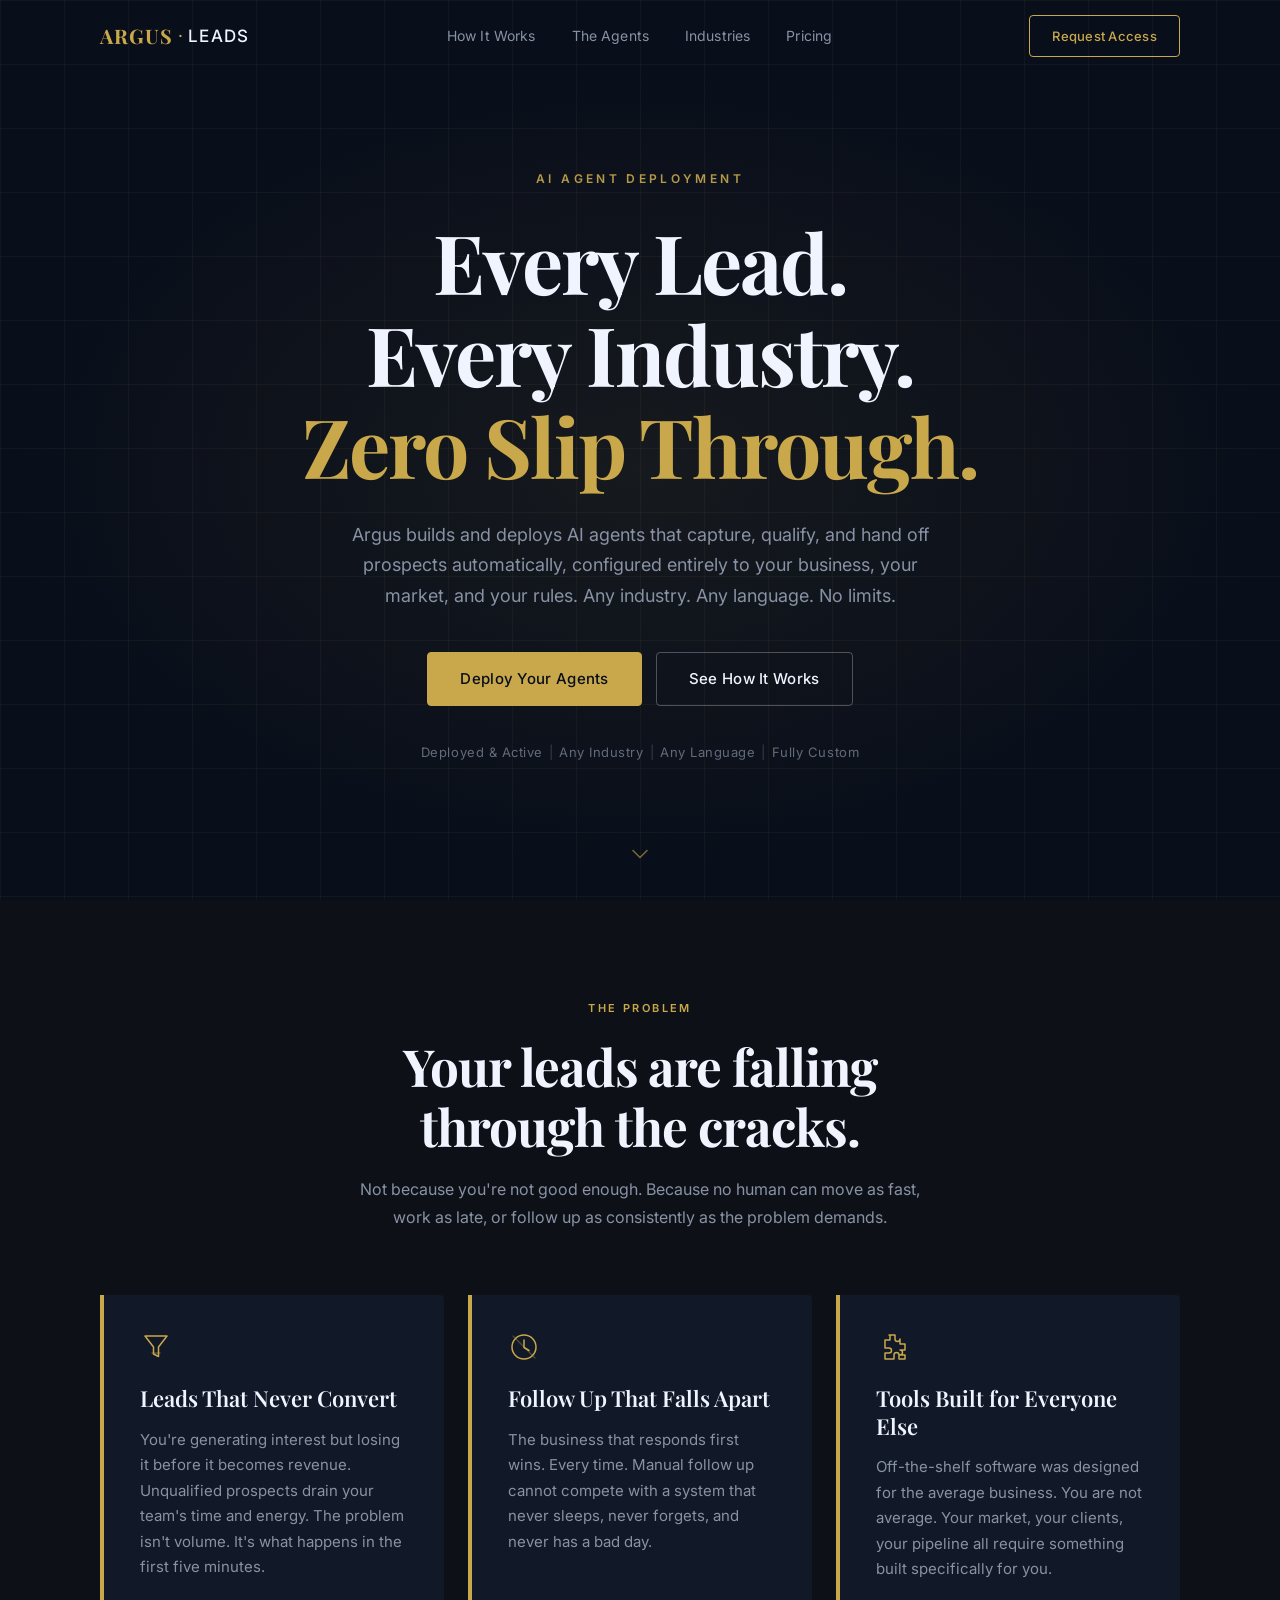
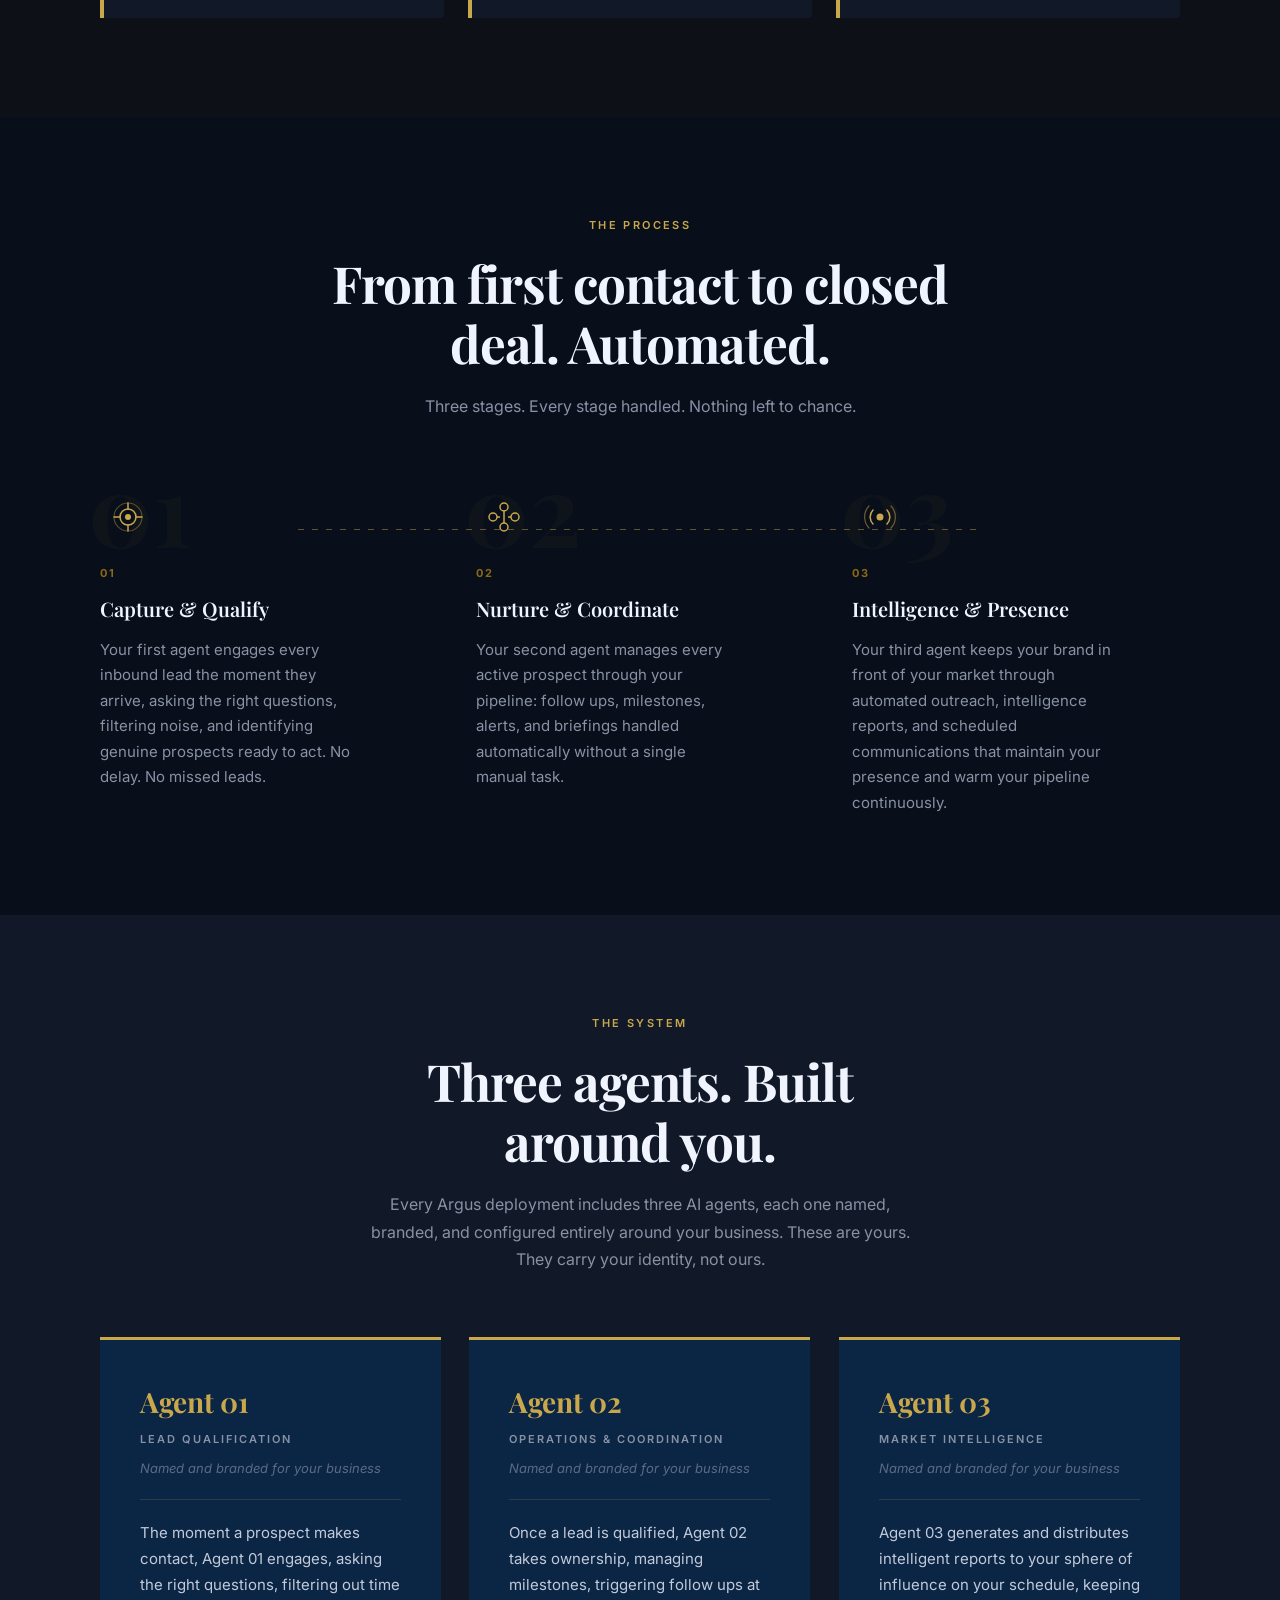
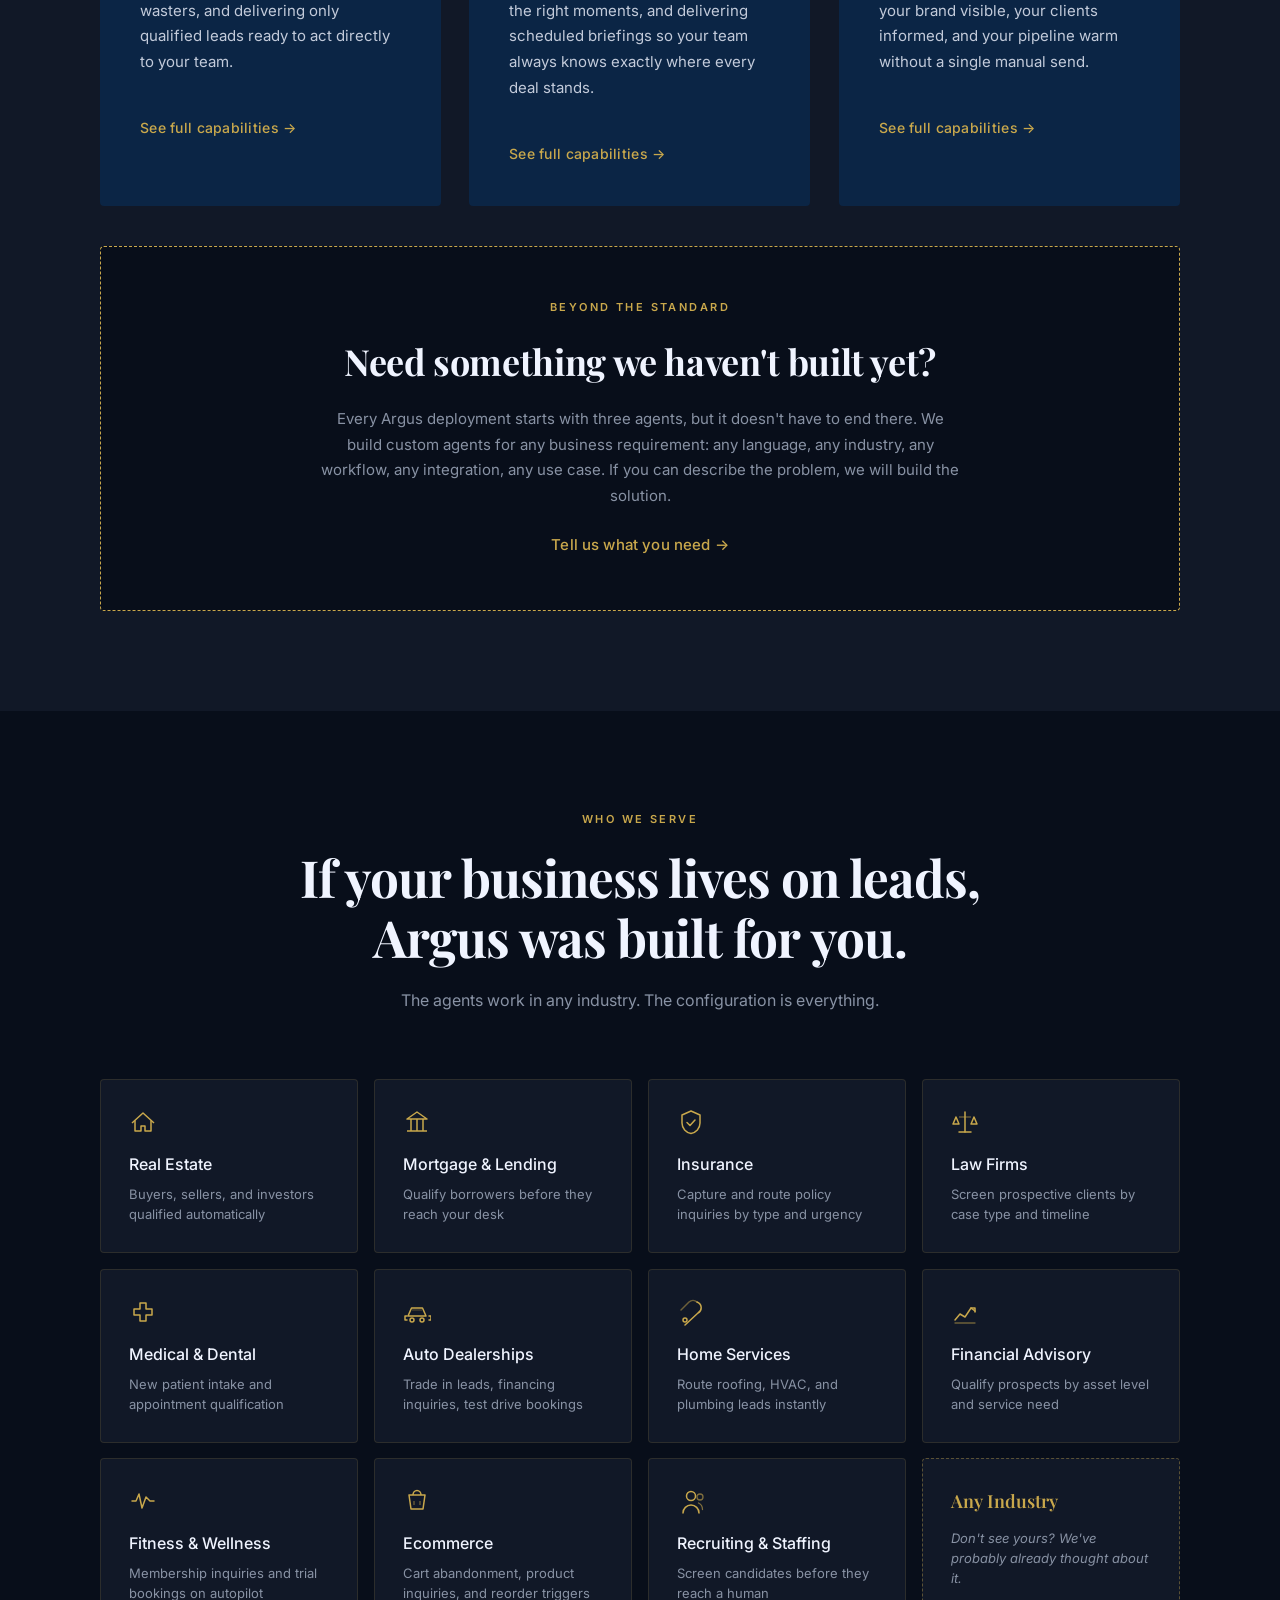
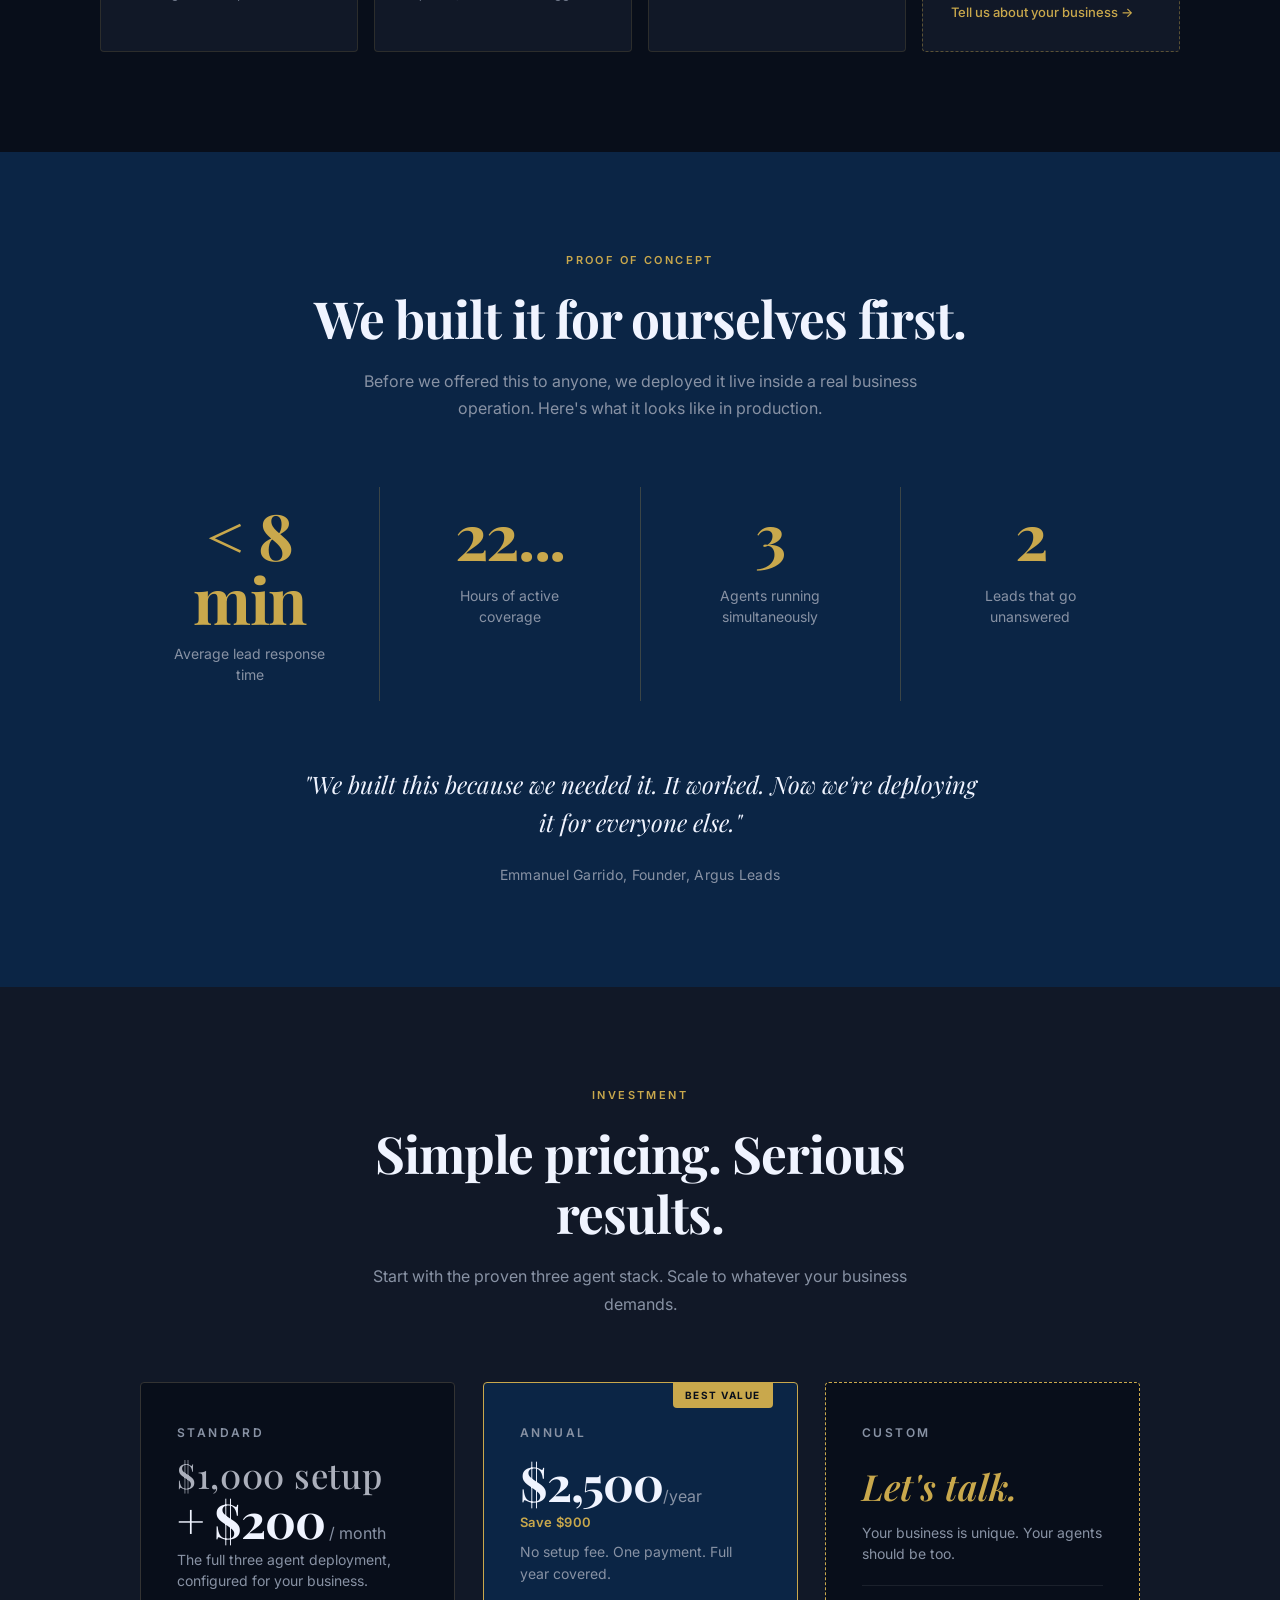
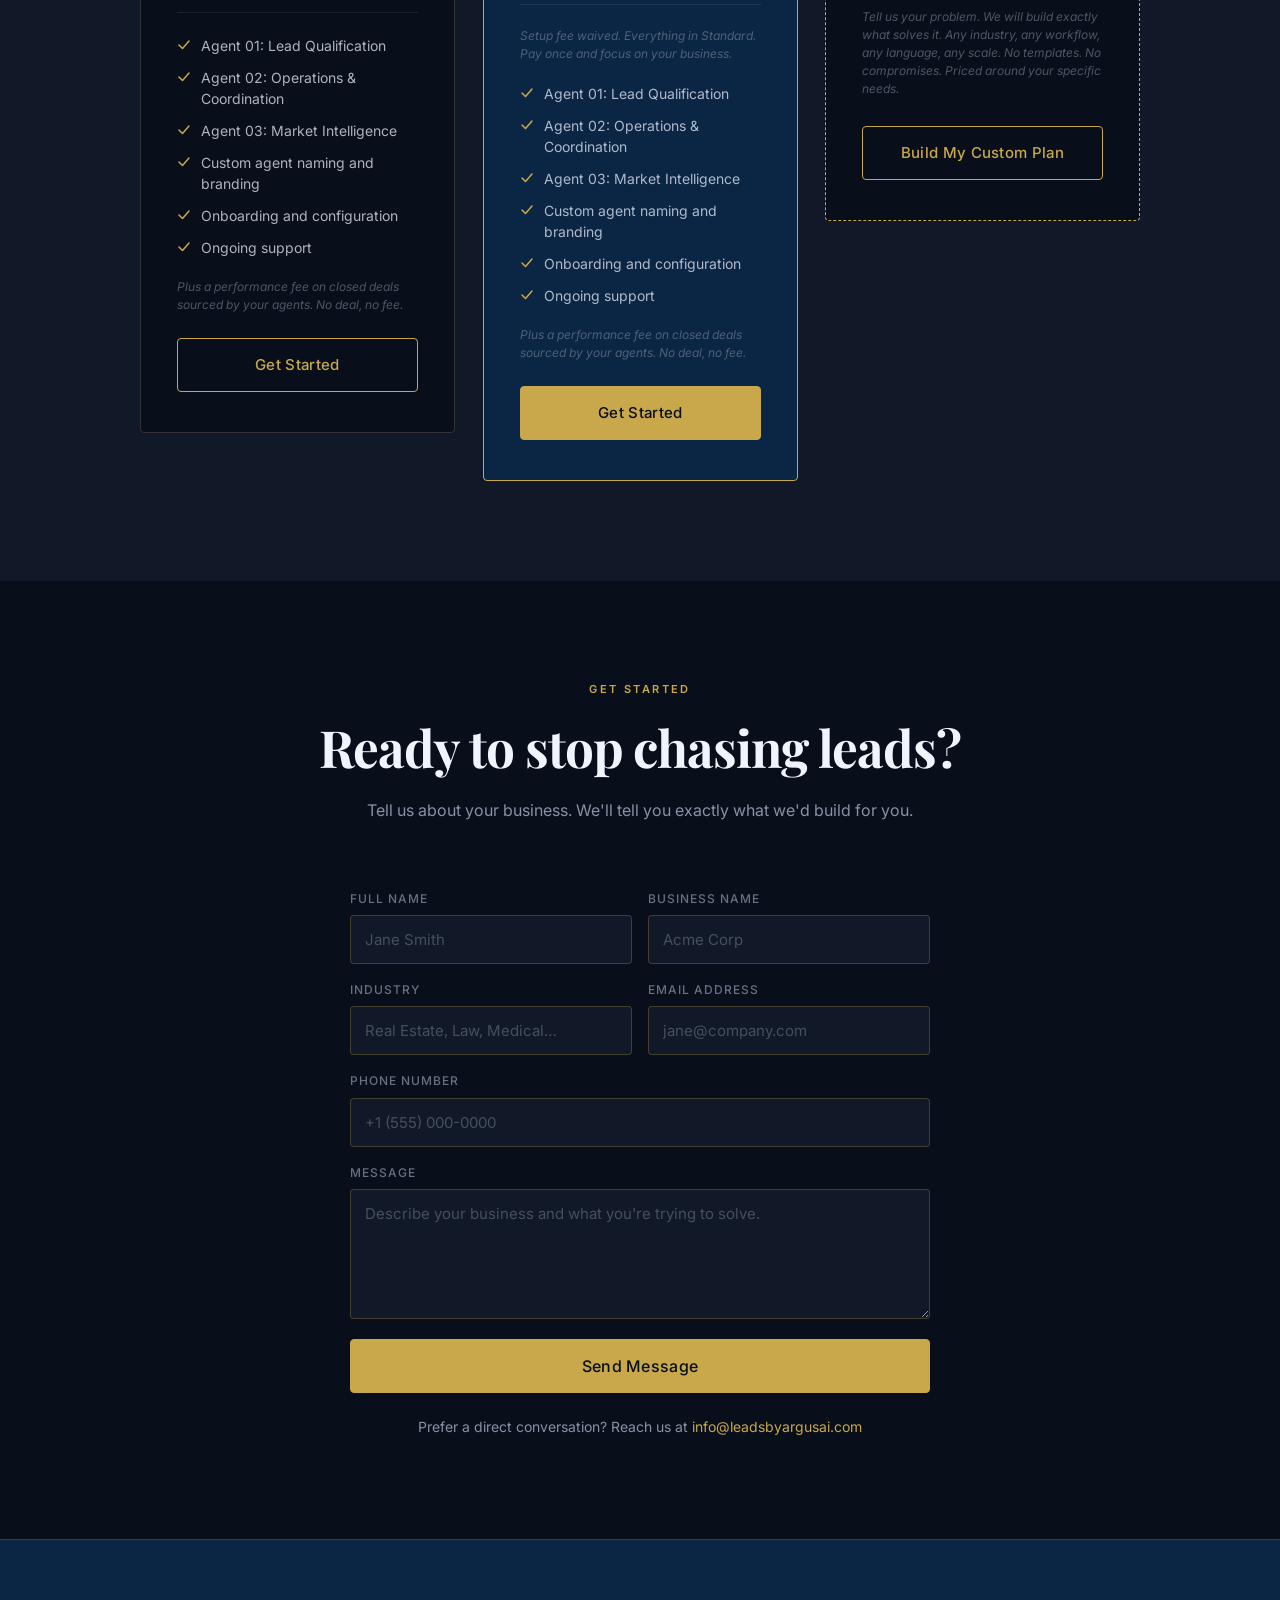
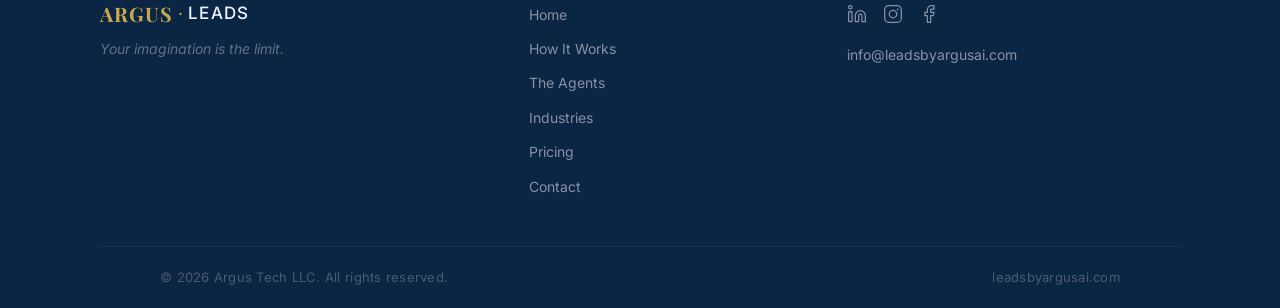
==== commit b657acaf: "agents page and CTA fixes" ====
--- a/index.html
+++ b/index.html
@@ -14,6 +14,20 @@
   <link rel="preconnect" href="https://fonts.gstatic.com" crossorigin>
   <link href="https://fonts.googleapis.com/css2?family=Playfair+Display:ital,wght@0,400;0,600;0,700;1,400;1,700&family=Inter:wght@300;400;500;600;700&display=swap" rel="stylesheet">
   <link rel="stylesheet" href="styles.css">
+  <style>
+    .agent-more-link {
+      display: inline-block;
+      margin-top: 1.25rem;
+      color: var(--gold, #C9A84C);
+      font-family: 'Inter', sans-serif;
+      font-size: 0.875rem;
+      font-weight: 500;
+      text-decoration: none;
+      letter-spacing: 0.02em;
+      transition: opacity 0.2s;
+    }
+    .agent-more-link:hover { opacity: 0.75; }
+  </style>
 </head>
 <body>
 
@@ -206,21 +220,8 @@
         <div class="agent-role">Lead Qualification</div>
         <p class="agent-note">Named and branded for your business</p>
         <div class="agent-divider"></div>
-        <p class="agent-desc">Your frontline agent. The moment a prospect makes contact, Agent 01 engages, asking the questions that matter for your specific business, filtering out time wasters, and delivering only qualified leads ready to act directly to your team. Runs every hour of every day.</p>
-        <ul class="agent-caps">
-          <li>
-            <svg width="14" height="14" viewBox="0 0 14 14" fill="none"><path d="M2 7l3.5 3.5L12 3" stroke="#C9A84C" stroke-width="1.5" stroke-linecap="round" stroke-linejoin="round"/></svg>
-            Instant response to every inbound inquiry
-          </li>
-          <li>
-            <svg width="14" height="14" viewBox="0 0 14 14" fill="none"><path d="M2 7l3.5 3.5L12 3" stroke="#C9A84C" stroke-width="1.5" stroke-linecap="round" stroke-linejoin="round"/></svg>
-            Qualification criteria built around your business
-          </li>
-          <li>
-            <svg width="14" height="14" viewBox="0 0 14 14" fill="none"><path d="M2 7l3.5 3.5L12 3" stroke="#C9A84C" stroke-width="1.5" stroke-linecap="round" stroke-linejoin="round"/></svg>
-            Seamless handoff to your team or Agent 02
-          </li>
-        </ul>
+        <p class="agent-desc">The moment a prospect makes contact, Agent 01 engages, asking the right questions, filtering out time wasters, and delivering only qualified leads ready to act directly to your team.</p>
+        <a href="agents.html" class="agent-more-link">See full capabilities →</a>
       </div>
 
       <div class="agent-card fade-up">
@@ -228,21 +229,8 @@
         <div class="agent-role">Operations &amp; Coordination</div>
         <p class="agent-note">Named and branded for your business</p>
         <div class="agent-divider"></div>
-        <p class="agent-desc">Your pipeline layer. Agent 02 tracks every active prospect, manages milestone timelines, sends proactive alerts, and delivers scheduled briefings so your team always knows exactly where every deal stands. Nothing falls through.</p>
-        <ul class="agent-caps">
-          <li>
-            <svg width="14" height="14" viewBox="0 0 14 14" fill="none"><path d="M2 7l3.5 3.5L12 3" stroke="#C9A84C" stroke-width="1.5" stroke-linecap="round" stroke-linejoin="round"/></svg>
-            Automated milestone and deadline tracking
-          </li>
-          <li>
-            <svg width="14" height="14" viewBox="0 0 14 14" fill="none"><path d="M2 7l3.5 3.5L12 3" stroke="#C9A84C" stroke-width="1.5" stroke-linecap="round" stroke-linejoin="round"/></svg>
-            Scheduled briefings and real time alerts
-          </li>
-          <li>
-            <svg width="14" height="14" viewBox="0 0 14 14" fill="none"><path d="M2 7l3.5 3.5L12 3" stroke="#C9A84C" stroke-width="1.5" stroke-linecap="round" stroke-linejoin="round"/></svg>
-            Fully configurable to your exact pipeline
-          </li>
-        </ul>
+        <p class="agent-desc">Once a lead is qualified, Agent 02 takes ownership, managing milestones, triggering follow ups at the right moments, and delivering scheduled briefings so your team always knows exactly where every deal stands.</p>
+        <a href="agents.html" class="agent-more-link">See full capabilities →</a>
       </div>
 
       <div class="agent-card fade-up">
@@ -250,21 +238,8 @@
         <div class="agent-role">Market Intelligence</div>
         <p class="agent-note">Named and branded for your business</p>
         <div class="agent-divider"></div>
-        <p class="agent-desc">Your presence engine. Agent 03 generates and distributes intelligent reports to your sphere of influence on your schedule, keeping your brand visible, your clients informed, and your pipeline warm without a single manual send.</p>
-        <ul class="agent-caps">
-          <li>
-            <svg width="14" height="14" viewBox="0 0 14 14" fill="none"><path d="M2 7l3.5 3.5L12 3" stroke="#C9A84C" stroke-width="1.5" stroke-linecap="round" stroke-linejoin="round"/></svg>
-            Automated market and industry intelligence
-          </li>
-          <li>
-            <svg width="14" height="14" viewBox="0 0 14 14" fill="none"><path d="M2 7l3.5 3.5L12 3" stroke="#C9A84C" stroke-width="1.5" stroke-linecap="round" stroke-linejoin="round"/></svg>
-            Scheduled outreach to your full sphere
-          </li>
-          <li>
-            <svg width="14" height="14" viewBox="0 0 14 14" fill="none"><path d="M2 7l3.5 3.5L12 3" stroke="#C9A84C" stroke-width="1.5" stroke-linecap="round" stroke-linejoin="round"/></svg>
-            Content and cadence configured to your market
-          </li>
-        </ul>
+        <p class="agent-desc">Agent 03 generates and distributes intelligent reports to your sphere of influence on your schedule, keeping your brand visible, your clients informed, and your pipeline warm without a single manual send.</p>
+        <a href="agents.html" class="agent-more-link">See full capabilities →</a>
       </div>
 
     </div>
@@ -553,7 +528,7 @@
           </li>
         </ul>
         <p class="pricing-fine">Plus a performance fee on closed deals sourced by your agents. No deal, no fee.</p>
-        <a href="#contact" class="btn btn-gold pricing-btn">Start Saving</a>
+        <a href="#contact" class="btn btn-gold pricing-btn">Get Started</a>
       </div>
 
       <div class="pricing-card pricing-card-custom fade-up">
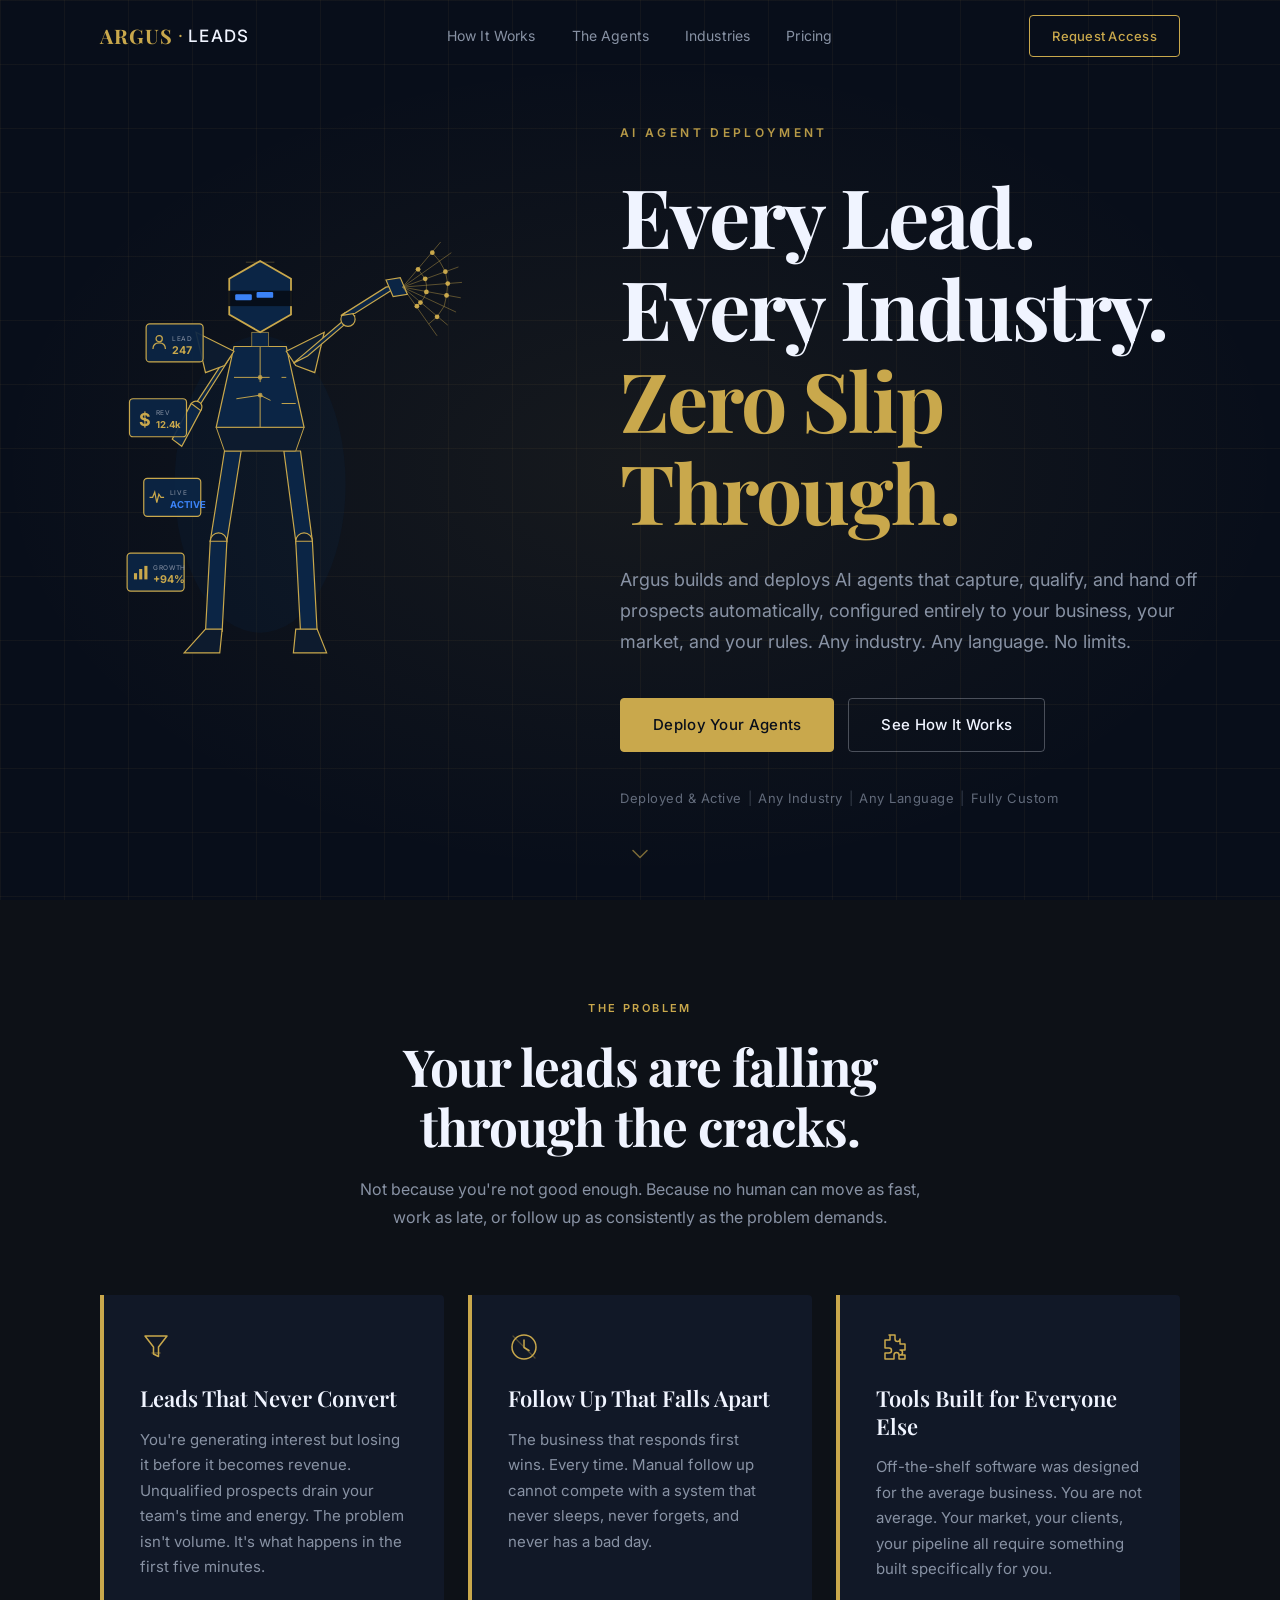
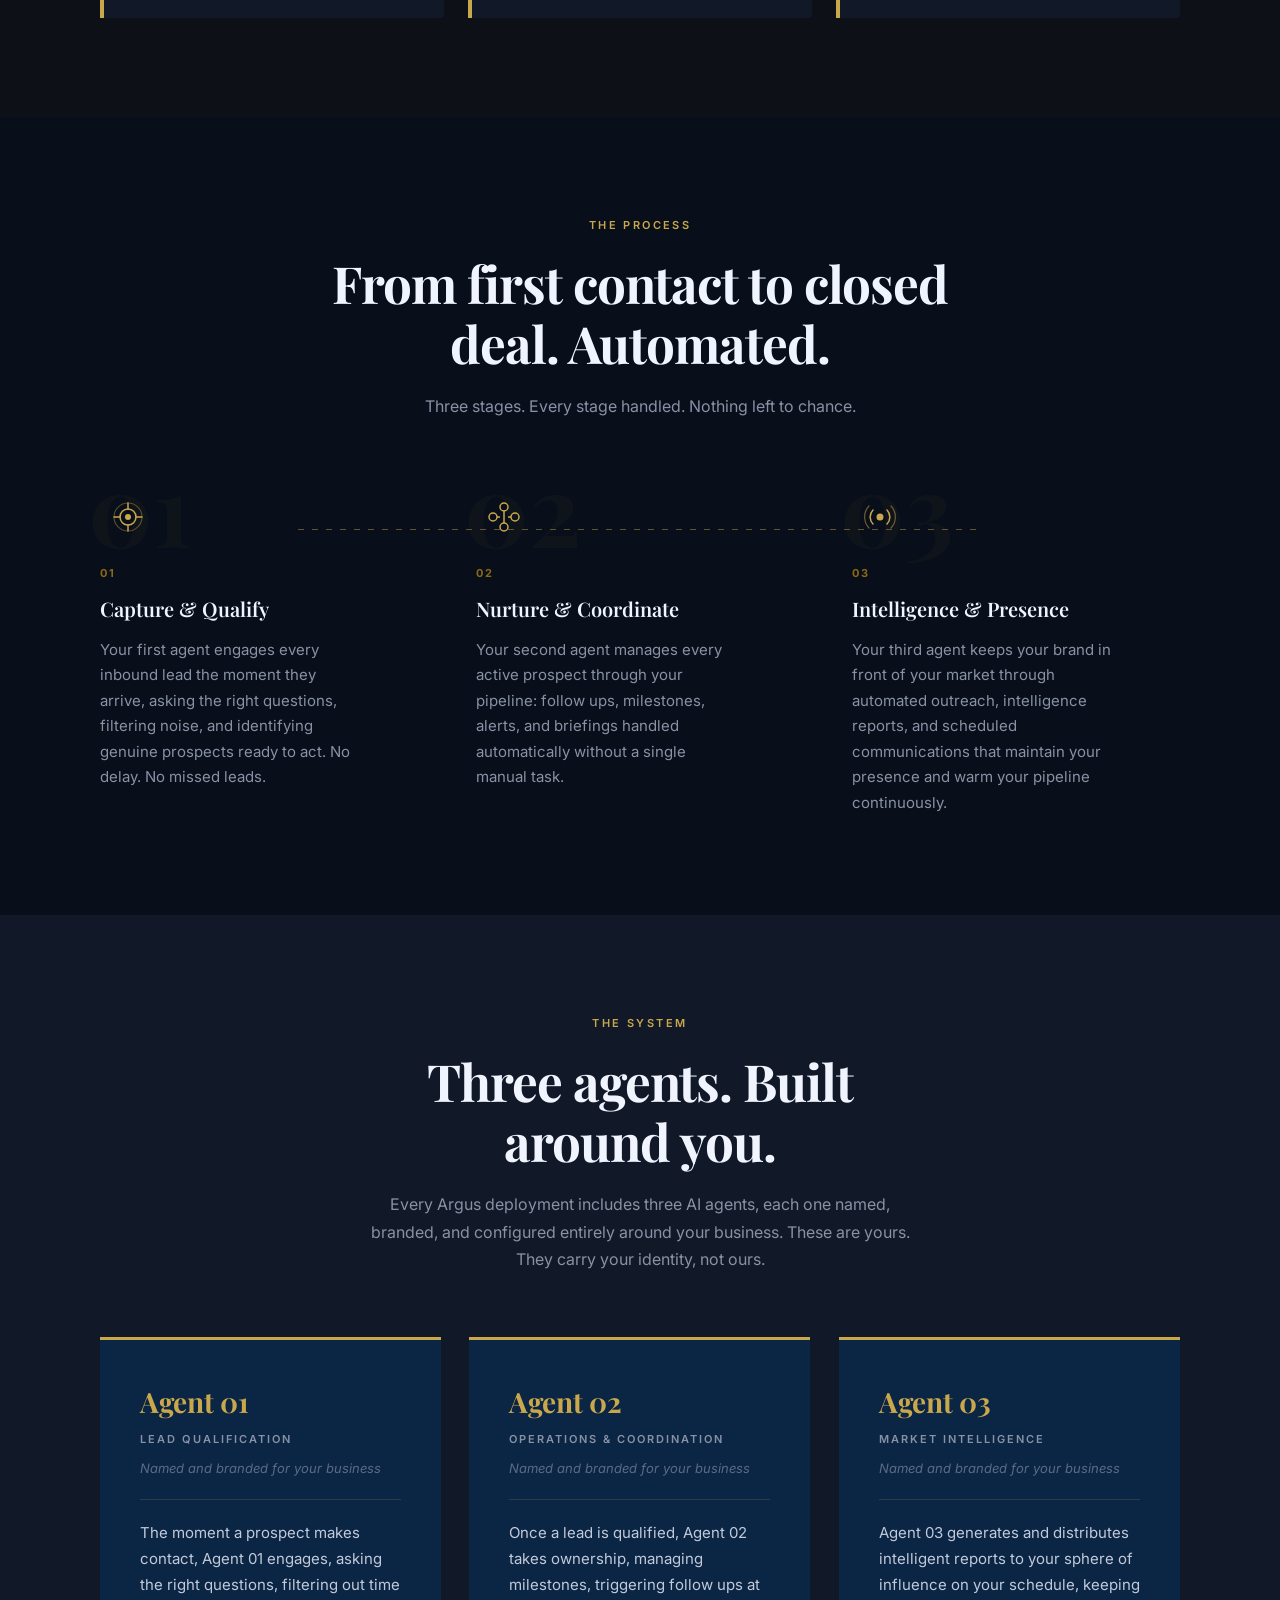
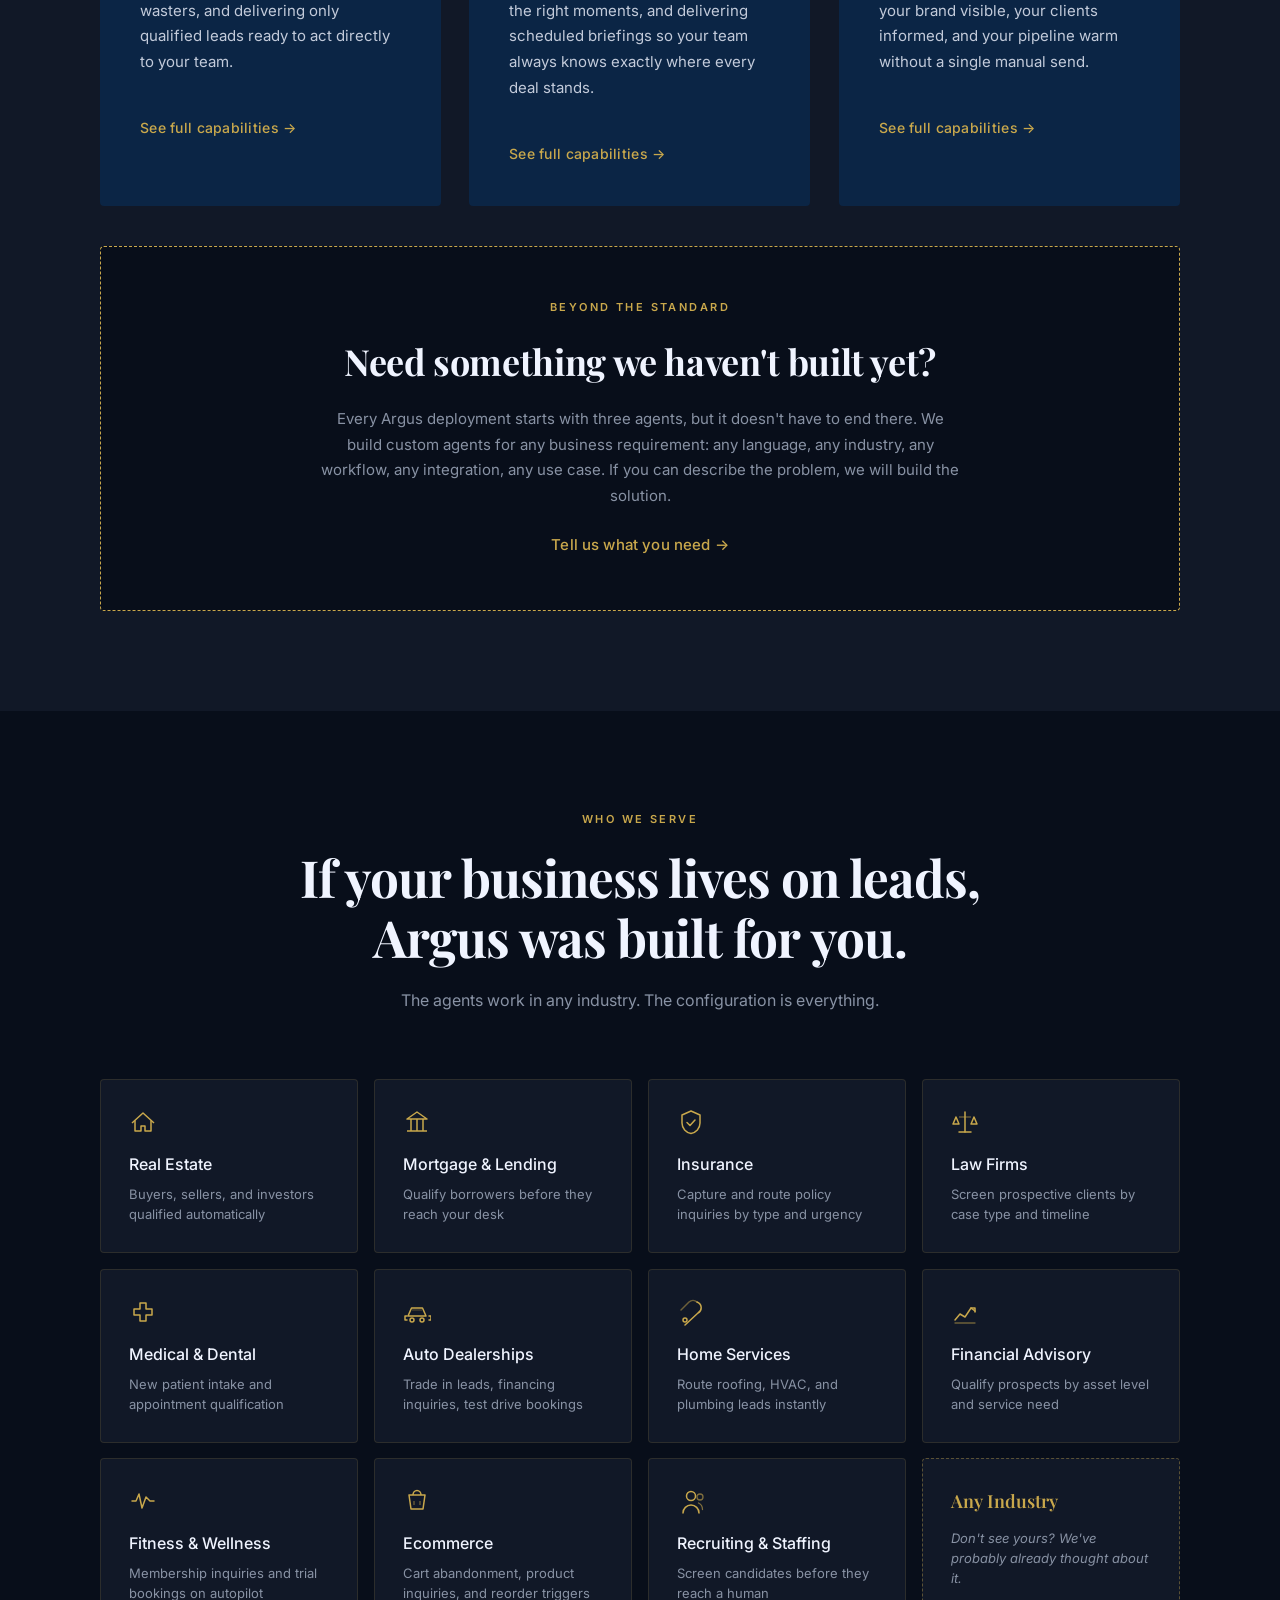
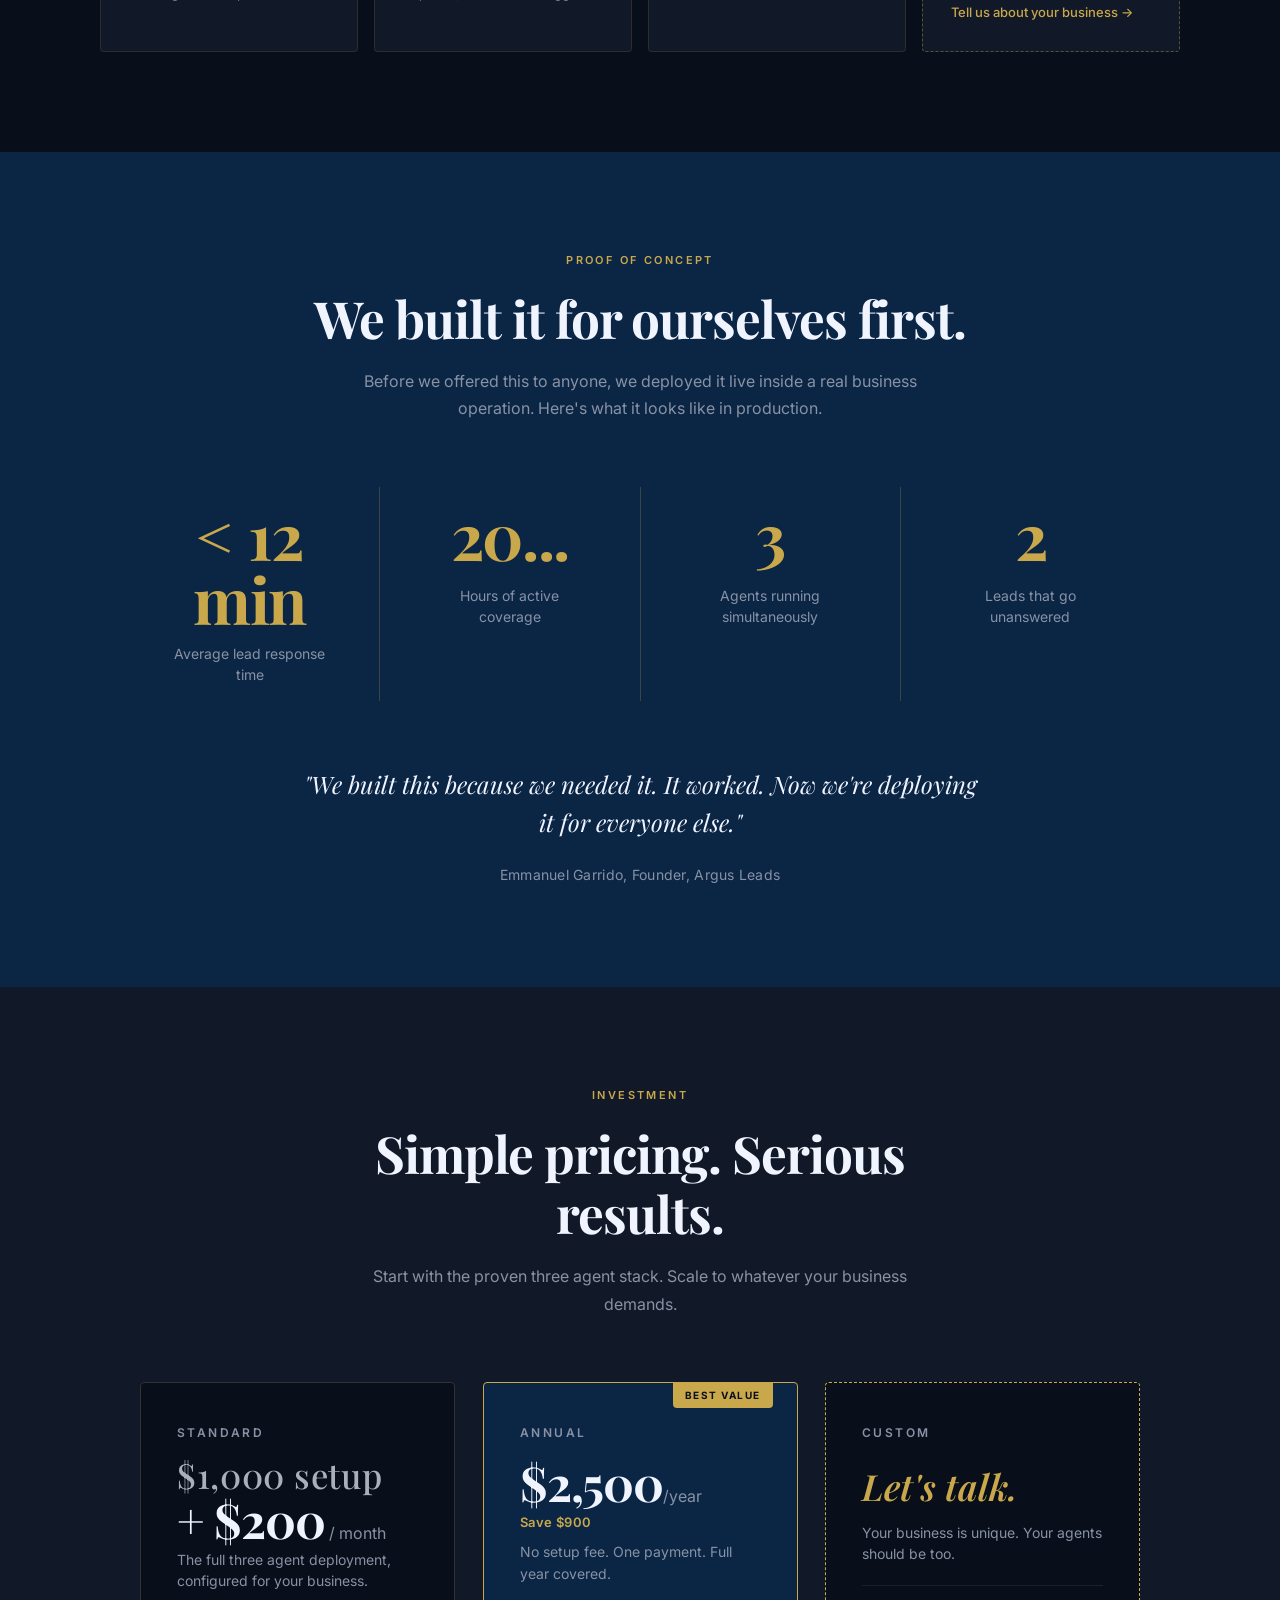
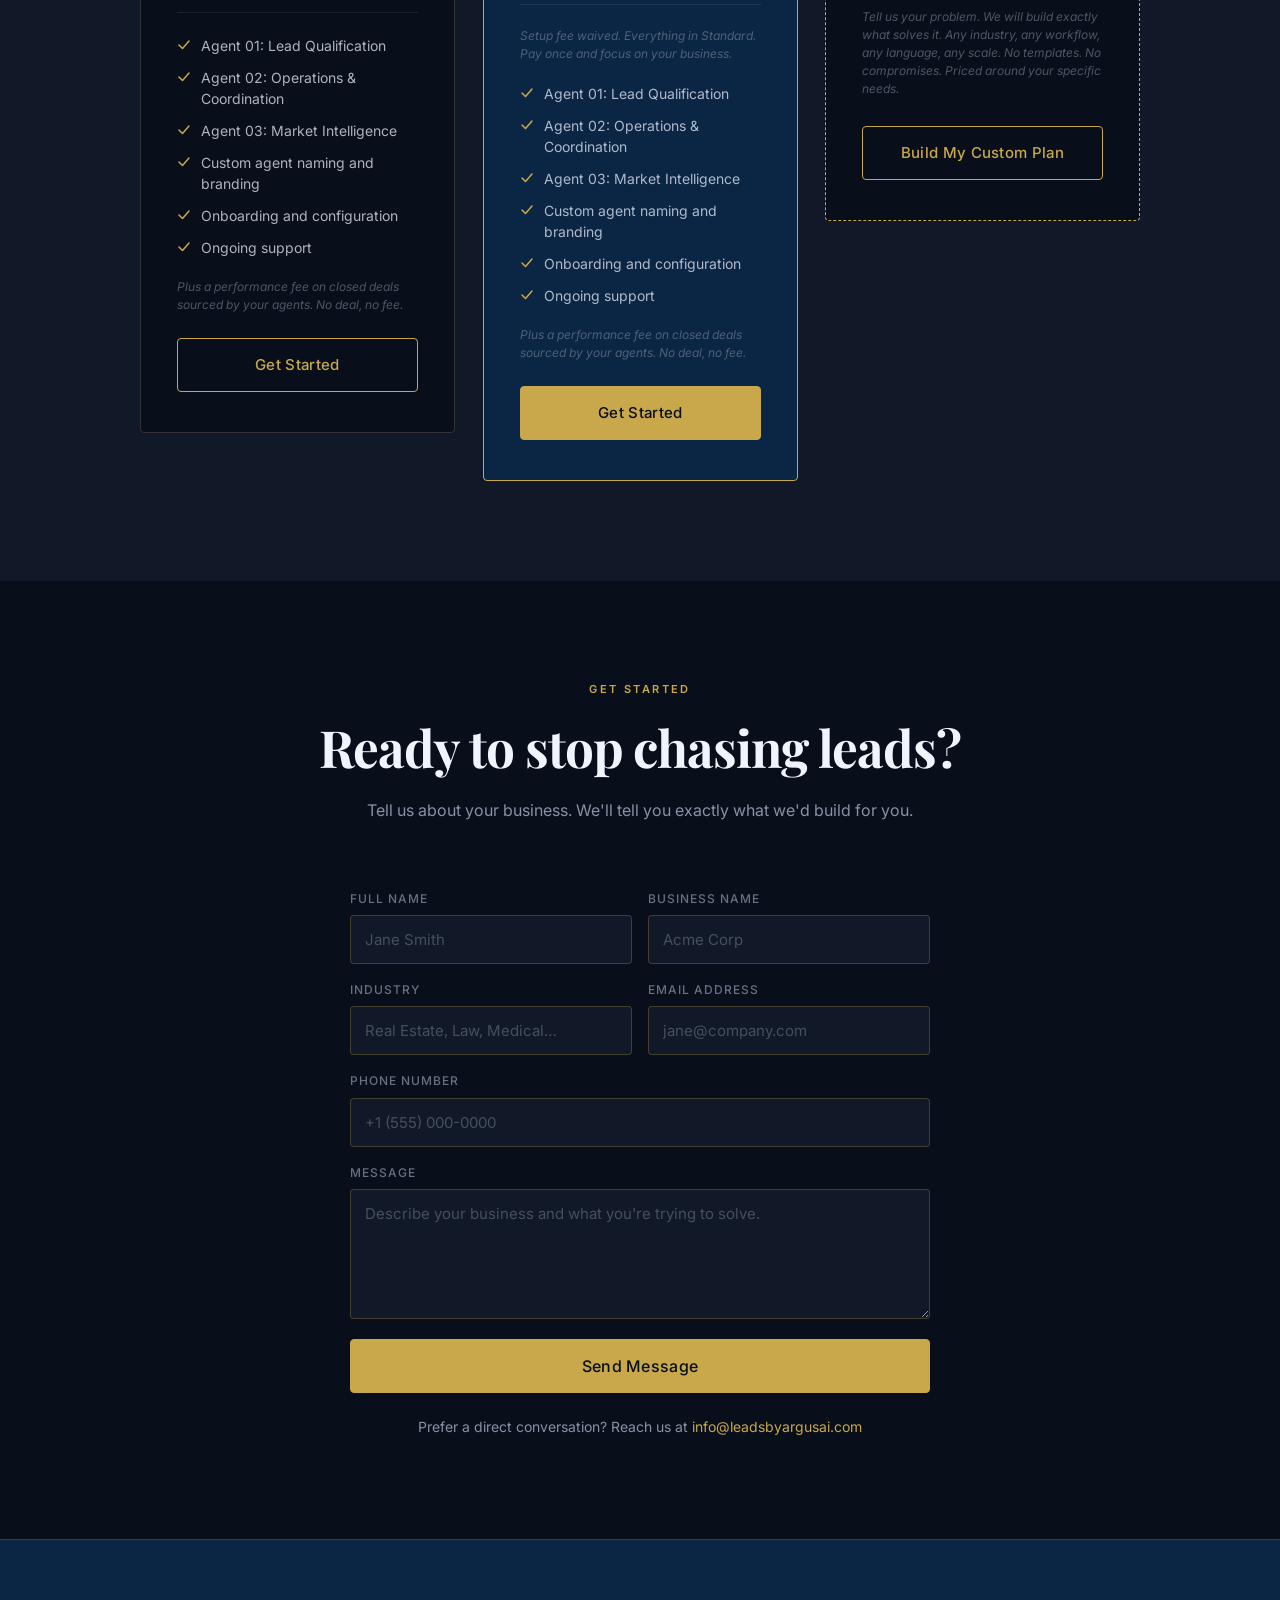
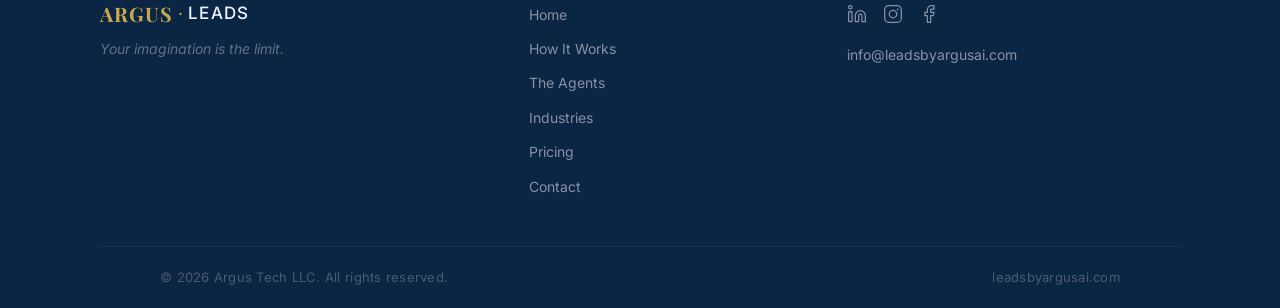
==== commit 63fac397: "fisherman hero" ====
--- a/index.html
+++ b/index.html
@@ -69,30 +69,176 @@
 <!-- ── HERO ───────────────────────────────────────────────────────────────── -->
 <section id="hero" class="hero">
   <div class="hero-glow"></div>
-  <div class="hero-content">
-    <p class="hero-eyebrow">AI Agent Deployment</p>
-    <h1 class="hero-headline">
-      <span class="hero-line">Every Lead.</span>
-      <span class="hero-line">Every Industry.</span>
-      <span class="hero-line hero-line-gold">Zero Slip Through.</span>
-    </h1>
-    <p class="hero-sub">
-      Argus builds and deploys AI agents that capture, qualify, and hand off prospects automatically, configured entirely to your business, your market, and your rules. Any industry. Any language. No limits.
-    </p>
-    <div class="hero-ctas">
-      <a href="#contact" class="btn btn-gold">Deploy Your Agents</a>
-      <a href="#how-it-works" class="btn btn-outline">See How It Works</a>
-    </div>
-    <div class="hero-trust">
-      <span>Deployed &amp; Active</span>
-      <span class="trust-sep" aria-hidden="true">|</span>
-      <span>Any Industry</span>
-      <span class="trust-sep" aria-hidden="true">|</span>
-      <span>Any Language</span>
-      <span class="trust-sep" aria-hidden="true">|</span>
-      <span>Fully Custom</span>
-    </div>
-  </div>
+  <div class="hero-columns">
+
+    <!-- ── Left column: animated fisherman figure ── -->
+    <div class="hero-col-figure">
+      <svg viewBox="0 0 320 410" xmlns="http://www.w3.org/2000/svg" aria-hidden="true">
+
+        <!-- Ambient figure glow -->
+        <ellipse cx="118" cy="220" rx="72" ry="125" fill="rgba(11,37,69,0.22)"/>
+
+        <!-- ── LEFT ARM (behind torso) ── -->
+        <polygon points="88,115 96,108 68,152 60,158" fill="#0B2545" stroke="#C9A84C" stroke-width="1"/>
+        <circle cx="64" cy="155" r="5" fill="#0D1B2E" stroke="#C9A84C" stroke-width="1"/>
+        <polygon points="60,152 68,158 52,188 44,182" fill="#0B2545" stroke="#C9A84C" stroke-width="1"/>
+
+        <!-- ── LEFT LEG ── -->
+        <polygon points="88,192 102,192 90,268 76,268" fill="#0B2545" stroke="#C9A84C" stroke-width="1"/>
+        <circle cx="83" cy="268" r="7" fill="#0D1B2E" stroke="#C9A84C" stroke-width="1"/>
+        <polygon points="76,268 90,268 86,344 72,344" fill="#0B2545" stroke="#C9A84C" stroke-width="1"/>
+        <polygon points="72,342 86,342 84,362 54,362" fill="#0D1B2E" stroke="#C9A84C" stroke-width="1"/>
+
+        <!-- ── RIGHT LEG ── -->
+        <polygon points="138,192 152,192 162,268 148,268" fill="#0B2545" stroke="#C9A84C" stroke-width="1"/>
+        <circle cx="155" cy="268" r="7" fill="#0D1B2E" stroke="#C9A84C" stroke-width="1"/>
+        <polygon points="148,268 162,268 166,344 152,344" fill="#0B2545" stroke="#C9A84C" stroke-width="1"/>
+        <polygon points="148,342 166,342 174,362 146,362" fill="#0D1B2E" stroke="#C9A84C" stroke-width="1"/>
+
+        <!-- Hip connector -->
+        <polygon points="81,172 155,172 148,192 88,192" fill="#0D1B2E" stroke="#C9A84C" stroke-width="0.8"/>
+
+        <!-- ── TORSO ── -->
+        <polygon points="96,104 140,104 155,172 81,172" fill="#0B2545" stroke="#C9A84C" stroke-width="1"/>
+        <!-- Circuit lines -->
+        <path class="circuit-line" d="M 96 130 L 140 130" stroke="#C9A84C" stroke-width="0.8" fill="none"/>
+        <path class="circuit-line" d="M 118 104 L 118 172" stroke="#C9A84C" stroke-width="0.8" fill="none" style="animation-delay:0.6s"/>
+        <path class="circuit-line" d="M 98 148 L 118 145 L 132 152 L 148 152" stroke="#C9A84C" stroke-width="0.8" fill="none" style="animation-delay:1.2s"/>
+        <circle cx="118" cy="130" r="2" fill="#C9A84C" opacity="0.8"/>
+        <circle cx="118" cy="145" r="2" fill="#C9A84C" opacity="0.8"/>
+
+        <!-- ── LEFT SHOULDER PLATE ── -->
+        <polygon points="96,108 64,92 72,126 88,120" fill="#0D1B2E" stroke="#C9A84C" stroke-width="1"/>
+
+        <!-- ── RIGHT SHOULDER PLATE ── -->
+        <polygon points="140,108 172,92 164,126 148,120" fill="#0D1B2E" stroke="#C9A84C" stroke-width="1"/>
+
+        <!-- ── RIGHT ARM (casting, extended upper-right) ── -->
+        <polygon points="146,118 158,112 198,78 186,84" fill="#0B2545" stroke="#C9A84C" stroke-width="1"/>
+        <circle cx="192" cy="81" r="6" fill="#0D1B2E" stroke="#C9A84C" stroke-width="1"/>
+        <polygon points="186,78 198,76 236,52 224,54" fill="#0B2545" stroke="#C9A84C" stroke-width="1"/>
+        <!-- Hand -->
+        <polygon points="224,48 236,46 242,60 230,62" fill="#0B2545" stroke="#C9A84C" stroke-width="1"/>
+
+        <!-- ── NECK ── -->
+        <rect x="111" y="92" width="14" height="12" fill="#0B2545" stroke="#C9A84C" stroke-width="0.5"/>
+
+        <!-- ── HELMET ── -->
+        <polygon points="118,32 144,47 144,77 118,92 92,77 92,47" fill="#0B2545" stroke="#C9A84C" stroke-width="1.5"/>
+        <!-- Visor dark band -->
+        <rect x="91" y="57" width="54" height="13" fill="#060C16" opacity="0.9"/>
+        <!-- Eye slits -->
+        <rect class="eye-slit" x="97" y="60" width="14" height="5" rx="1" fill="#3B82F6"/>
+        <rect class="eye-slit" x="115" y="58" width="14" height="5" rx="1" fill="#3B82F6" style="animation-delay:0.2s"/>
+        <!-- Helmet top trim -->
+        <line x1="106" y1="33" x2="130" y2="33" stroke="#C9A84C" stroke-width="0.5" opacity="0.5"/>
+
+        <!-- ── CASTING NET GROUP ── -->
+        <g class="net-group">
+          <!-- Radial lines from hand (238,54) -->
+          <g stroke="#C9A84C" stroke-width="0.5" opacity="0.7">
+            <line x1="238" y1="54" x2="270" y2="16"/>
+            <line x1="238" y1="54" x2="279" y2="25"/>
+            <line x1="238" y1="54" x2="285" y2="37"/>
+            <line x1="238" y1="54" x2="288" y2="50"/>
+            <line x1="238" y1="54" x2="287" y2="63"/>
+            <line x1="238" y1="54" x2="283" y2="75"/>
+            <line x1="238" y1="54" x2="276" y2="86"/>
+            <line x1="238" y1="54" x2="267" y2="95"/>
+          </g>
+          <!-- Inner arc (r≈20) -->
+          <polyline points="251,39 254,43 257,47 258,52 258,58 256,63 253,67 250,70"
+            stroke="#C9A84C" stroke-width="0.5" fill="none" opacity="0.7"/>
+          <!-- Outer arc (r≈38) -->
+          <polyline points="263,25 269,32 274,41 276,51 275,61 273,70 267,79 260,85"
+            stroke="#C9A84C" stroke-width="0.5" fill="none" opacity="0.7"/>
+          <!-- Net nodes — inner arc -->
+          <g class="net-node" fill="#C9A84C">
+            <circle cx="251" cy="39" r="2"/>
+            <circle cx="257" cy="47" r="2"/>
+            <circle cx="258" cy="58" r="2"/>
+            <circle cx="253" cy="67" r="2"/>
+            <circle cx="250" cy="70" r="2"/>
+          </g>
+          <!-- Net nodes — outer arc -->
+          <g class="net-node" fill="#C9A84C" style="animation-delay:0.3s">
+            <circle cx="263" cy="25" r="2"/>
+            <circle cx="274" cy="41" r="2"/>
+            <circle cx="276" cy="51" r="2"/>
+            <circle cx="275" cy="61" r="2"/>
+            <circle cx="267" cy="79" r="2"/>
+          </g>
+        </g>
+
+        <!-- ── FLOATING DATA CARDS ── -->
+        <!-- Card 1: Leads -->
+        <g class="data-card-g" transform="translate(22,85)" style="animation-delay:0s">
+          <rect width="48" height="32" rx="3" fill="rgba(11,37,69,0.92)" stroke="#C9A84C" stroke-width="1"/>
+          <svg x="4" y="8" width="14" height="14" viewBox="0 0 16 16" fill="none">
+            <circle cx="8" cy="5" r="3" stroke="#C9A84C" stroke-width="1.2"/>
+            <path d="M2 15 C2 11 4 9 8 9 C12 9 14 11 14 15" stroke="#C9A84C" stroke-width="1.2"/>
+          </svg>
+          <text x="22" y="14" font-family="Inter,sans-serif" font-size="5.5" fill="#8892A4" letter-spacing="0.5">LEAD</text>
+          <text x="22" y="25" font-family="Inter,sans-serif" font-size="9" font-weight="700" fill="#C9A84C">247</text>
+        </g>
+        <!-- Card 2: Revenue -->
+        <g class="data-card-g" transform="translate(8,148)" style="animation-delay:0.3s">
+          <rect width="48" height="32" rx="3" fill="rgba(11,37,69,0.92)" stroke="#C9A84C" stroke-width="1"/>
+          <text x="8" y="23" font-family="Inter,sans-serif" font-size="15" font-weight="700" fill="#C9A84C">$</text>
+          <text x="22" y="14" font-family="Inter,sans-serif" font-size="5.5" fill="#8892A4" letter-spacing="0.5">REV</text>
+          <text x="22" y="25" font-family="Inter,sans-serif" font-size="8" font-weight="700" fill="#C9A84C">12.4k</text>
+        </g>
+        <!-- Card 3: Active -->
+        <g class="data-card-g" transform="translate(20,215)" style="animation-delay:0.6s">
+          <rect width="48" height="32" rx="3" fill="rgba(11,37,69,0.92)" stroke="#C9A84C" stroke-width="1"/>
+          <svg x="4" y="9" width="14" height="14" viewBox="0 0 16 16" fill="none">
+            <polyline points="1,8 4,8 6,3 8,13 10,5 12,8 15,8" stroke="#C9A84C" stroke-width="1.2" fill="none"/>
+          </svg>
+          <text x="22" y="14" font-family="Inter,sans-serif" font-size="5.5" fill="#8892A4" letter-spacing="0.5">LIVE</text>
+          <text x="22" y="25" font-family="Inter,sans-serif" font-size="8" font-weight="700" fill="#3B82F6">ACTIVE</text>
+        </g>
+        <!-- Card 4: Growth -->
+        <g class="data-card-g" transform="translate(6,278)" style="animation-delay:0.9s">
+          <rect width="48" height="32" rx="3" fill="rgba(11,37,69,0.92)" stroke="#C9A84C" stroke-width="1"/>
+          <svg x="4" y="9" width="14" height="14" viewBox="0 0 16 16" fill="none">
+            <rect x="2" y="9" width="3" height="6" fill="#C9A84C"/>
+            <rect x="7" y="5" width="3" height="10" fill="#C9A84C"/>
+            <rect x="12" y="2" width="3" height="13" fill="#C9A84C"/>
+          </svg>
+          <text x="22" y="14" font-family="Inter,sans-serif" font-size="5.5" fill="#8892A4" letter-spacing="0.5">GROWTH</text>
+          <text x="22" y="25" font-family="Inter,sans-serif" font-size="9" font-weight="700" fill="#C9A84C">+94%</text>
+        </g>
+
+      </svg>
+    </div><!-- /hero-col-figure -->
+
+    <!-- ── Right column: headline + CTAs ── -->
+    <div class="hero-col-text">
+      <p class="hero-eyebrow">AI Agent Deployment</p>
+      <h1 class="hero-headline">
+        <span class="hero-line">Every Lead.</span>
+        <span class="hero-line">Every Industry.</span>
+        <span class="hero-line hero-line-gold">Zero Slip Through.</span>
+      </h1>
+      <p class="hero-sub">
+        Argus builds and deploys AI agents that capture, qualify, and hand off prospects automatically, configured entirely to your business, your market, and your rules. Any industry. Any language. No limits.
+      </p>
+      <div class="hero-ctas">
+        <a href="#contact" class="btn btn-gold">Deploy Your Agents</a>
+        <a href="#how-it-works" class="btn btn-outline">See How It Works</a>
+      </div>
+      <div class="hero-trust">
+        <span>Deployed &amp; Active</span>
+        <span class="trust-sep" aria-hidden="true">|</span>
+        <span>Any Industry</span>
+        <span class="trust-sep" aria-hidden="true">|</span>
+        <span>Any Language</span>
+        <span class="trust-sep" aria-hidden="true">|</span>
+        <span>Fully Custom</span>
+      </div>
+    </div><!-- /hero-col-text -->
+
+  </div><!-- /hero-columns -->
   <a href="#problem" class="hero-scroll" aria-label="Scroll down">
     <svg class="scroll-chevron" width="28" height="28" viewBox="0 0 28 28" fill="none">
       <path d="M7 10.5l7 7 7-7" stroke="#C9A84C" stroke-width="1.5" stroke-linecap="round" stroke-linejoin="round"/>
--- a/styles.css
+++ b/styles.css
@@ -443,6 +443,122 @@
 @keyframes bounce-chevron {
   0%, 100% { transform: translateY(0); }
   50%       { transform: translateY(6px); }
+}
+
+/* ── HERO TWO-COLUMN LAYOUT ─────────────────────────────────────────────── */
+.hero-columns {
+  position: relative;
+  z-index: 1;
+  display: flex;
+  align-items: center;
+  gap: 40px;
+  max-width: var(--container);
+  width: 100%;
+}
+
+.hero-col-figure {
+  flex: 0 0 45%;
+  display: flex;
+  align-items: center;
+  justify-content: center;
+}
+
+.hero-col-figure svg {
+  width: 100%;
+  height: auto;
+  max-width: 380px;
+  overflow: visible;
+}
+
+.hero-col-text {
+  flex: 1;
+  text-align: left;
+}
+
+.hero-col-text .hero-sub {
+  margin-left: 0;
+  margin-right: 0;
+}
+
+.hero-col-text .hero-ctas {
+  justify-content: flex-start;
+}
+
+.hero-col-text .hero-trust {
+  justify-content: flex-start;
+}
+
+@media (max-width: 768px) {
+  .hero-columns {
+    flex-direction: column;
+    align-items: center;
+  }
+  .hero-col-figure {
+    flex: none;
+    width: 75%;
+    max-width: 300px;
+  }
+  .hero-col-text {
+    text-align: center;
+  }
+  .hero-col-text .hero-sub {
+    margin-left: auto;
+    margin-right: auto;
+  }
+  .hero-col-text .hero-ctas {
+    justify-content: center;
+  }
+  .hero-col-text .hero-trust {
+    justify-content: center;
+  }
+}
+
+/* ── FISHERMAN ANIMATIONS ────────────────────────────────────────────────── */
+@keyframes net-cast {
+  0%, 100% { transform: scale(0.3); opacity: 0.4; }
+  40%, 60%  { transform: scale(1.0); opacity: 1.0; }
+}
+
+@keyframes card-drift {
+  0%, 100% { transform: translate(0, 0);         opacity: 0.5; }
+  50%      { transform: translate(30px, -20px);  opacity: 0.9; }
+}
+
+@keyframes node-pulse {
+  0%   { opacity: 0.4; }
+  100% { opacity: 1.0; }
+}
+
+@keyframes circuit-flow {
+  0%   { stroke-dashoffset: 60; }
+  100% { stroke-dashoffset: 0; }
+}
+
+@keyframes eye-glow {
+  0%   { opacity: 0.4; }
+  100% { opacity: 1.0; }
+}
+
+.net-group {
+  transform-origin: 238px 54px;
+  animation: net-cast 4s ease-in-out infinite;
+}
+
+.net-node {
+  animation: node-pulse 2s ease-in-out infinite alternate;
+}
+
+.circuit-line {
+  stroke-dasharray: 30 10;
+  animation: circuit-flow 3s linear infinite;
+}
+
+.eye-slit {
+  animation: eye-glow 2s ease-in-out infinite alternate;
+}
+
+.data-card-g {
+  animation: card-drift 4s ease-in-out infinite;
 }
 
 /* ── THE PROBLEM ───────────────────────────────────────────────────────────── */
